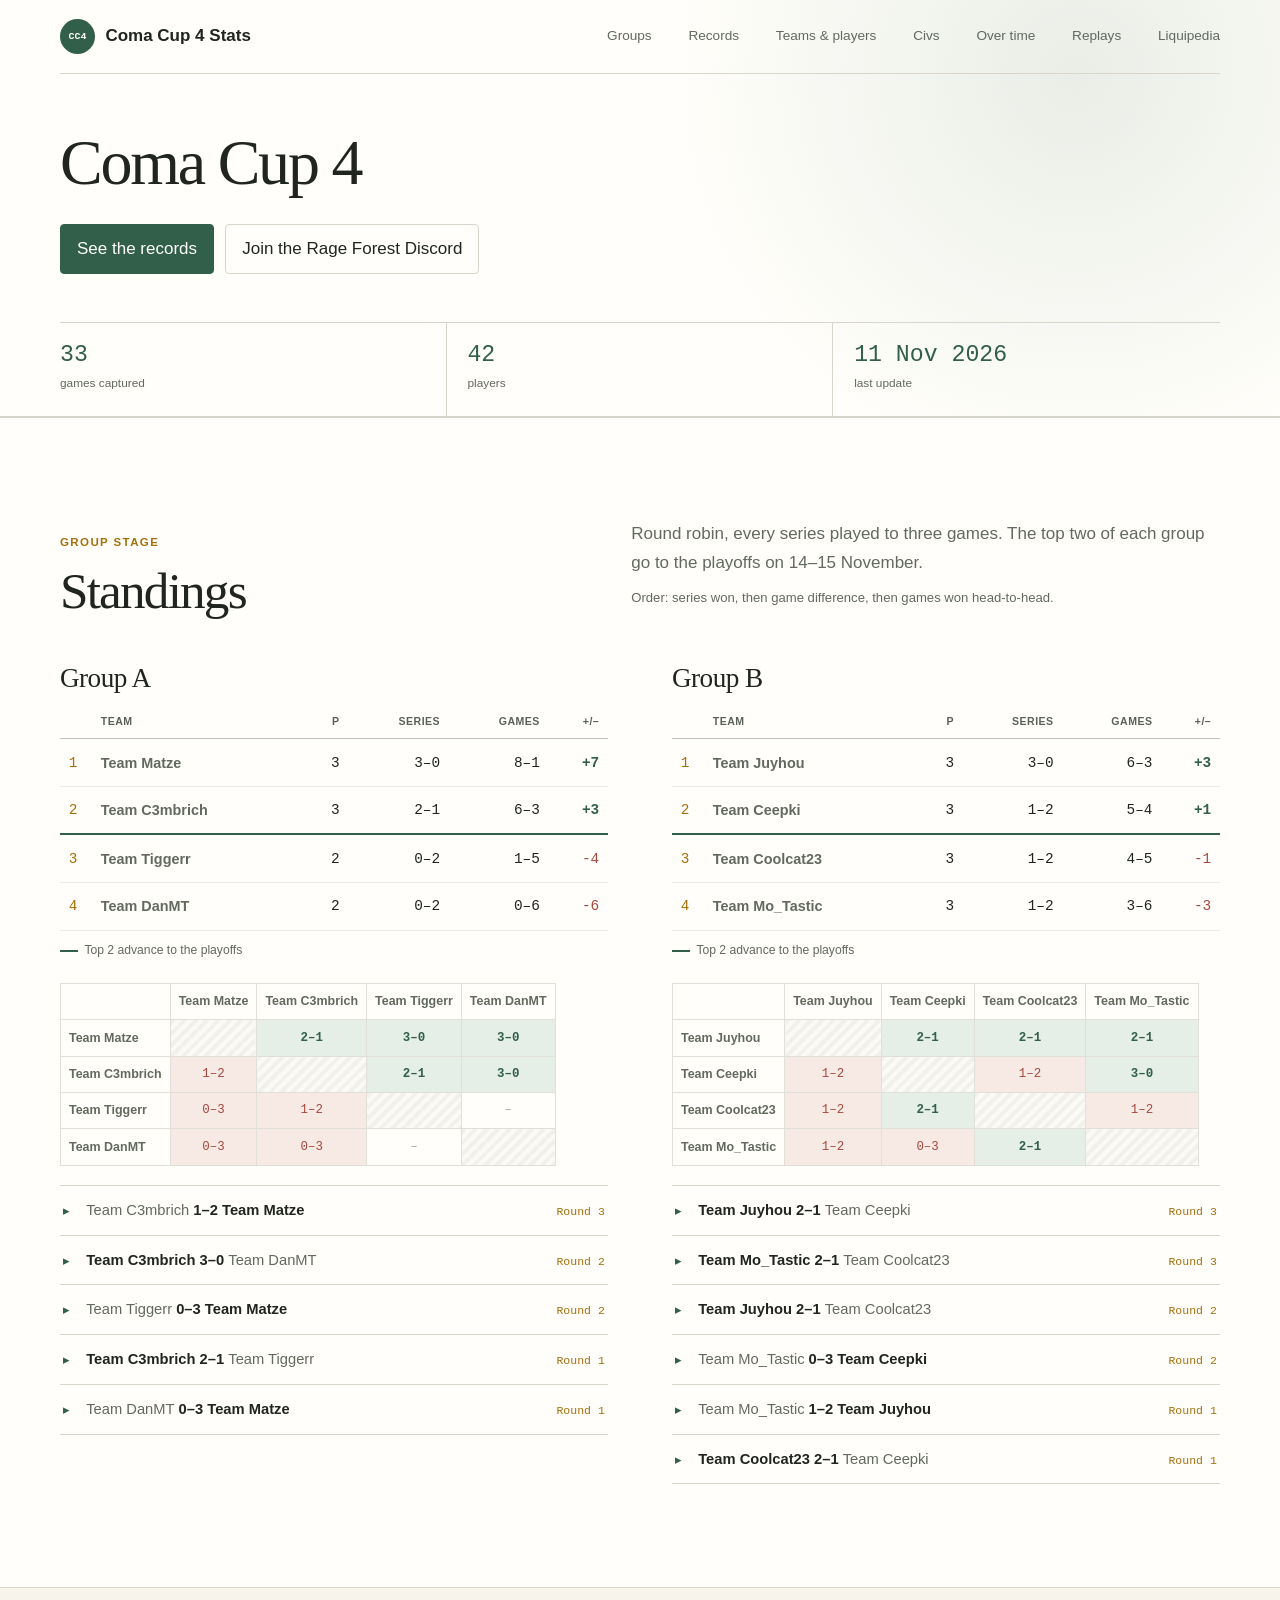
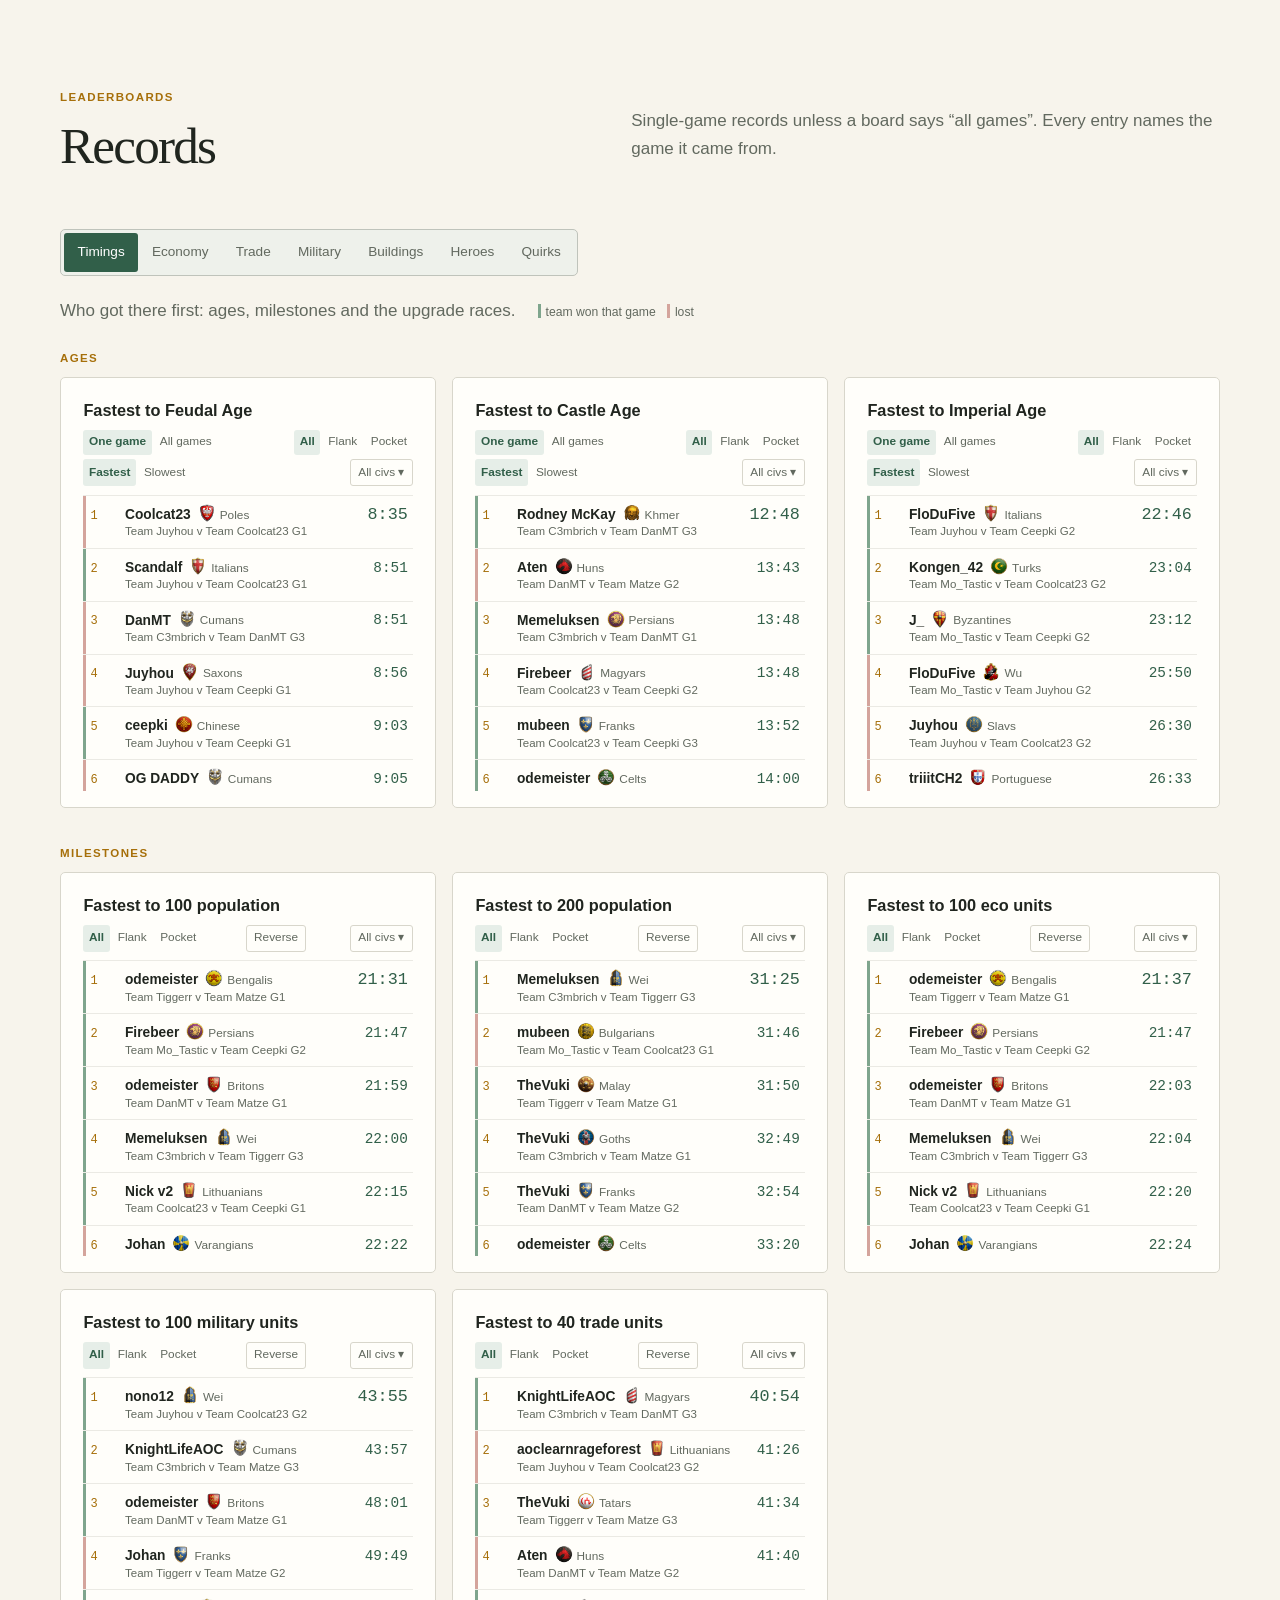
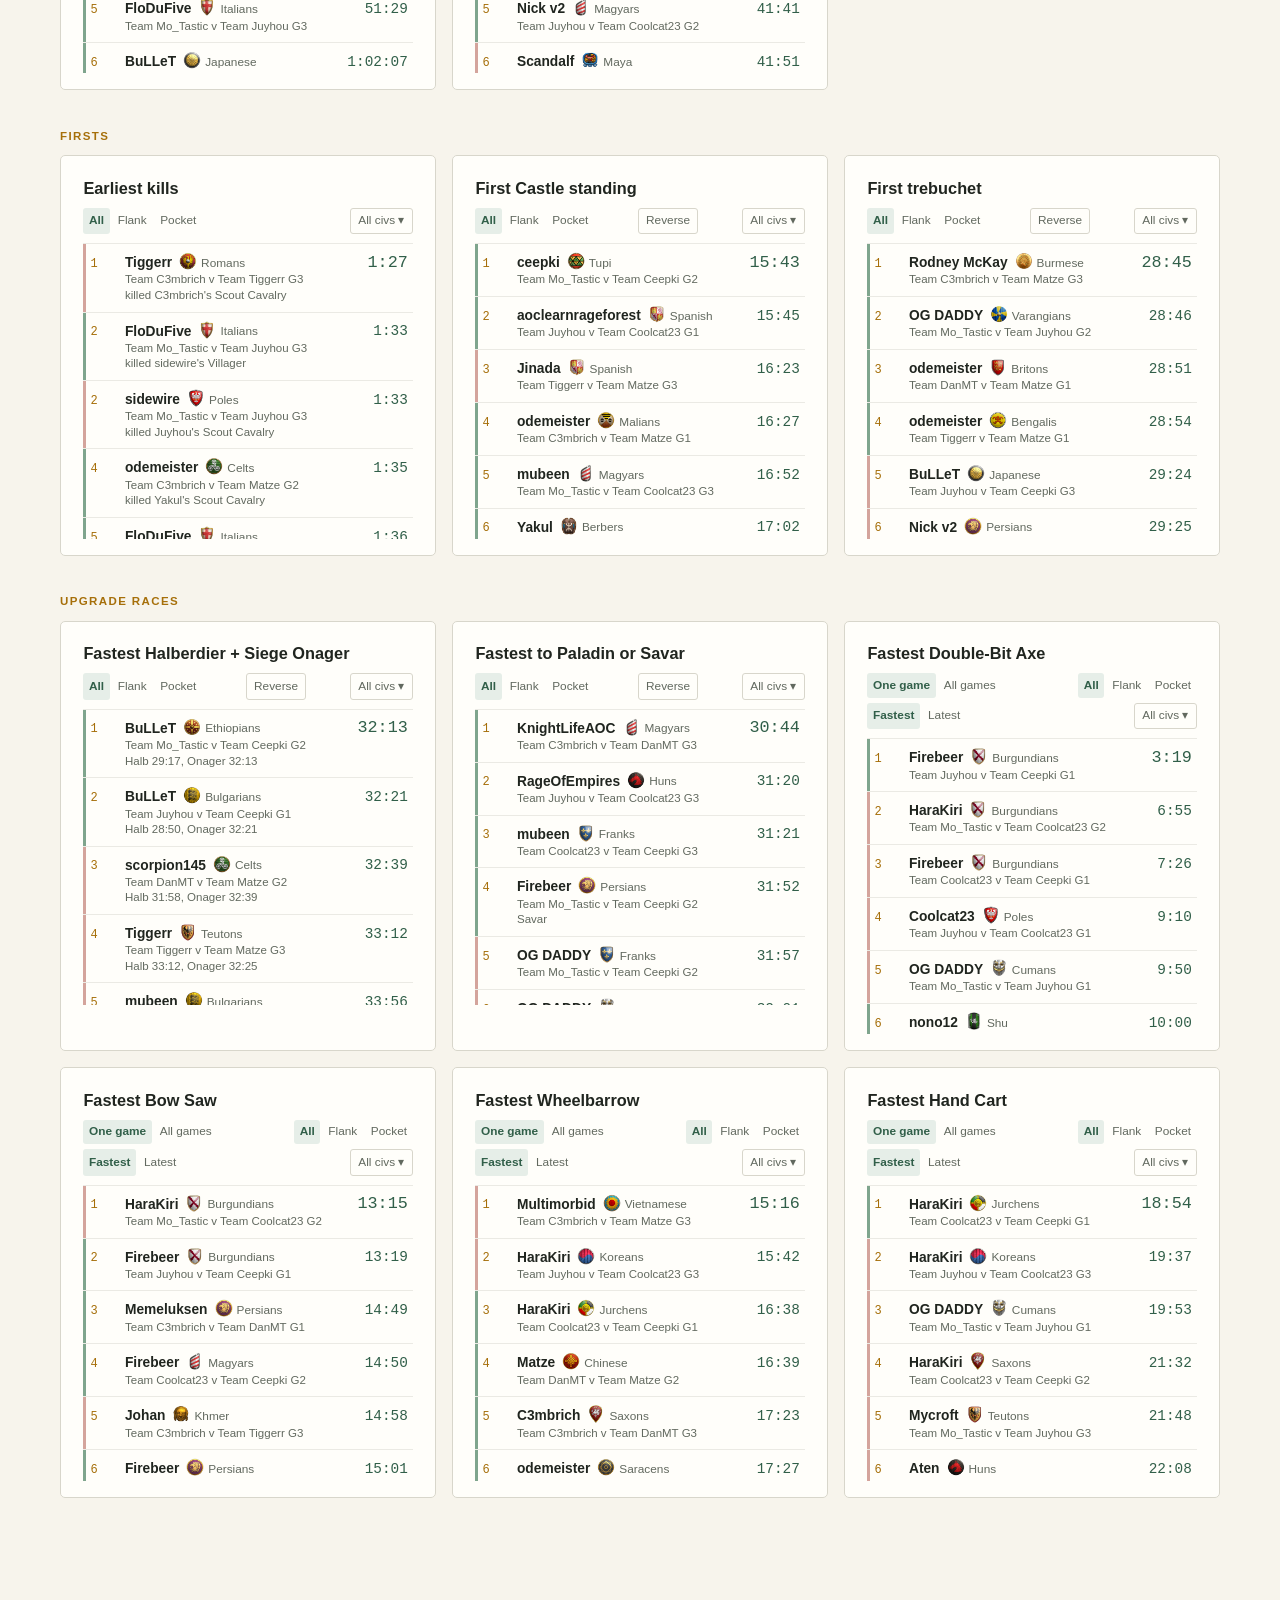
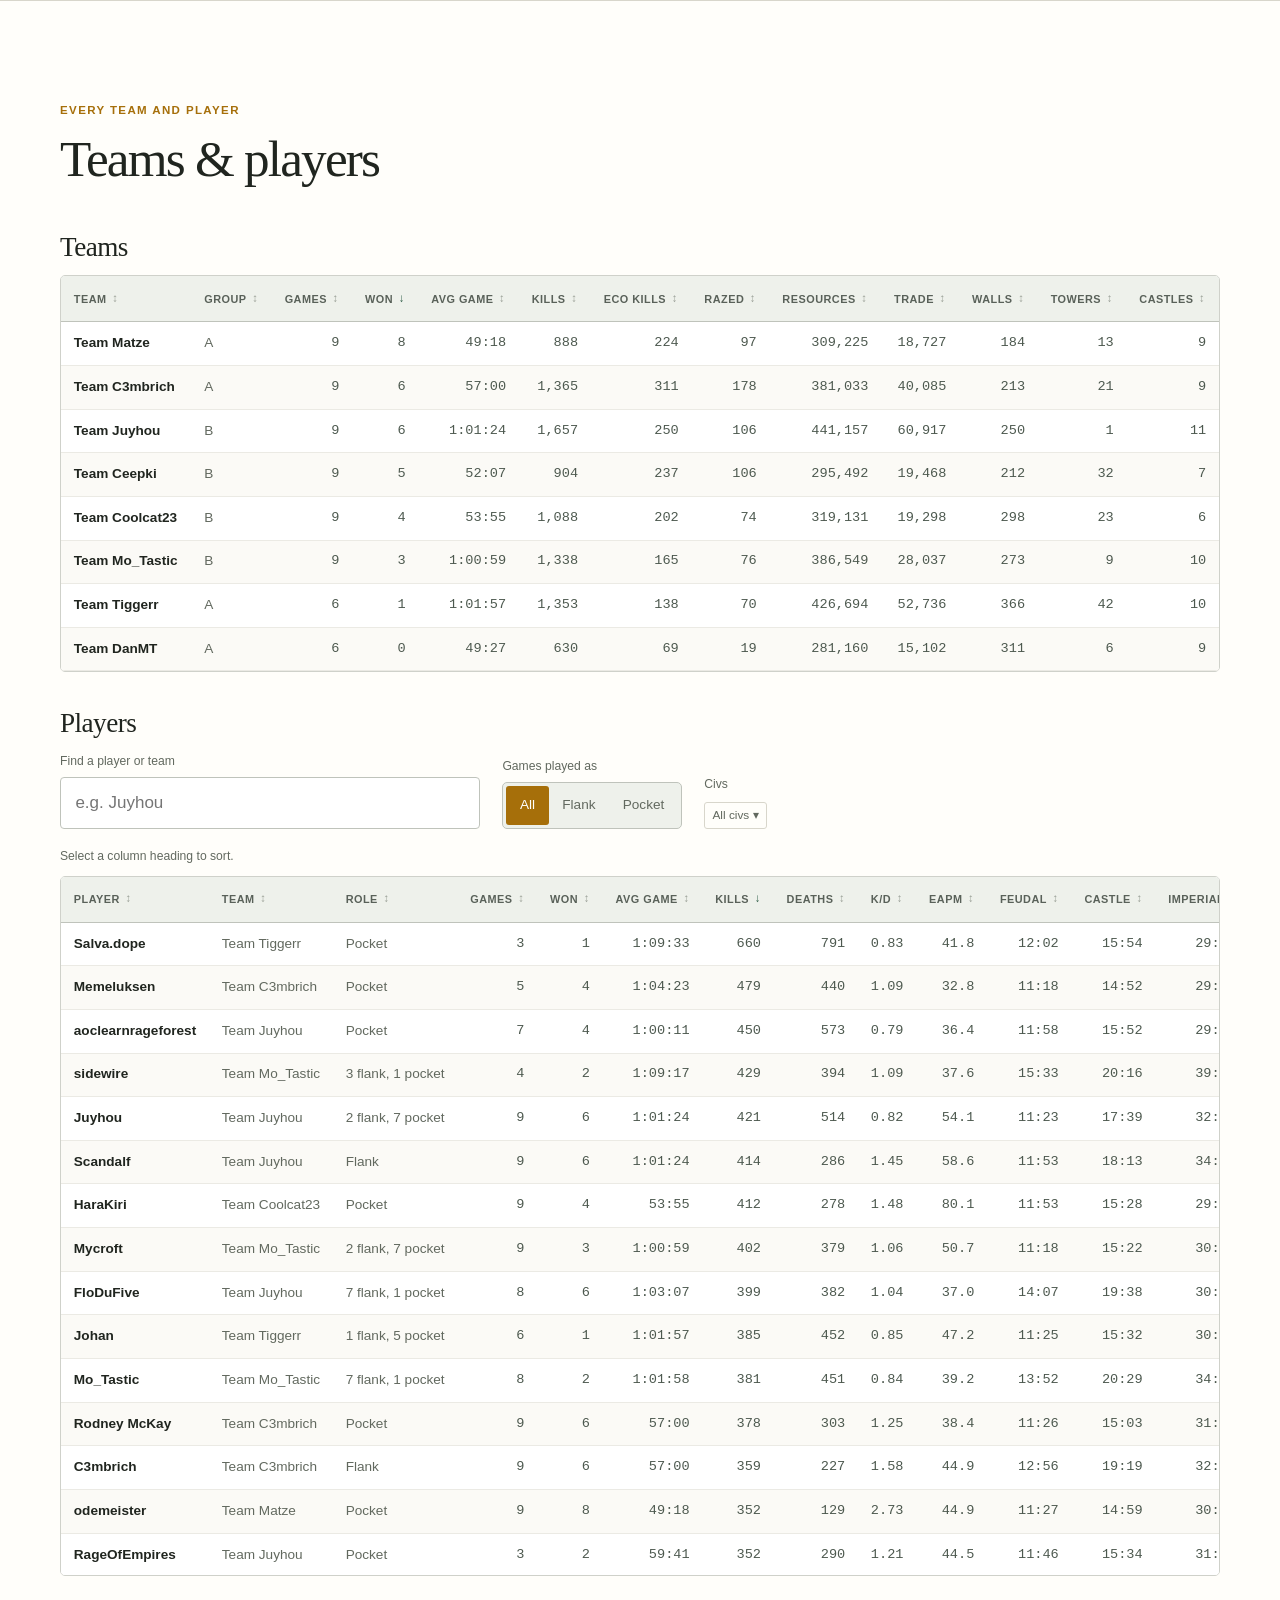
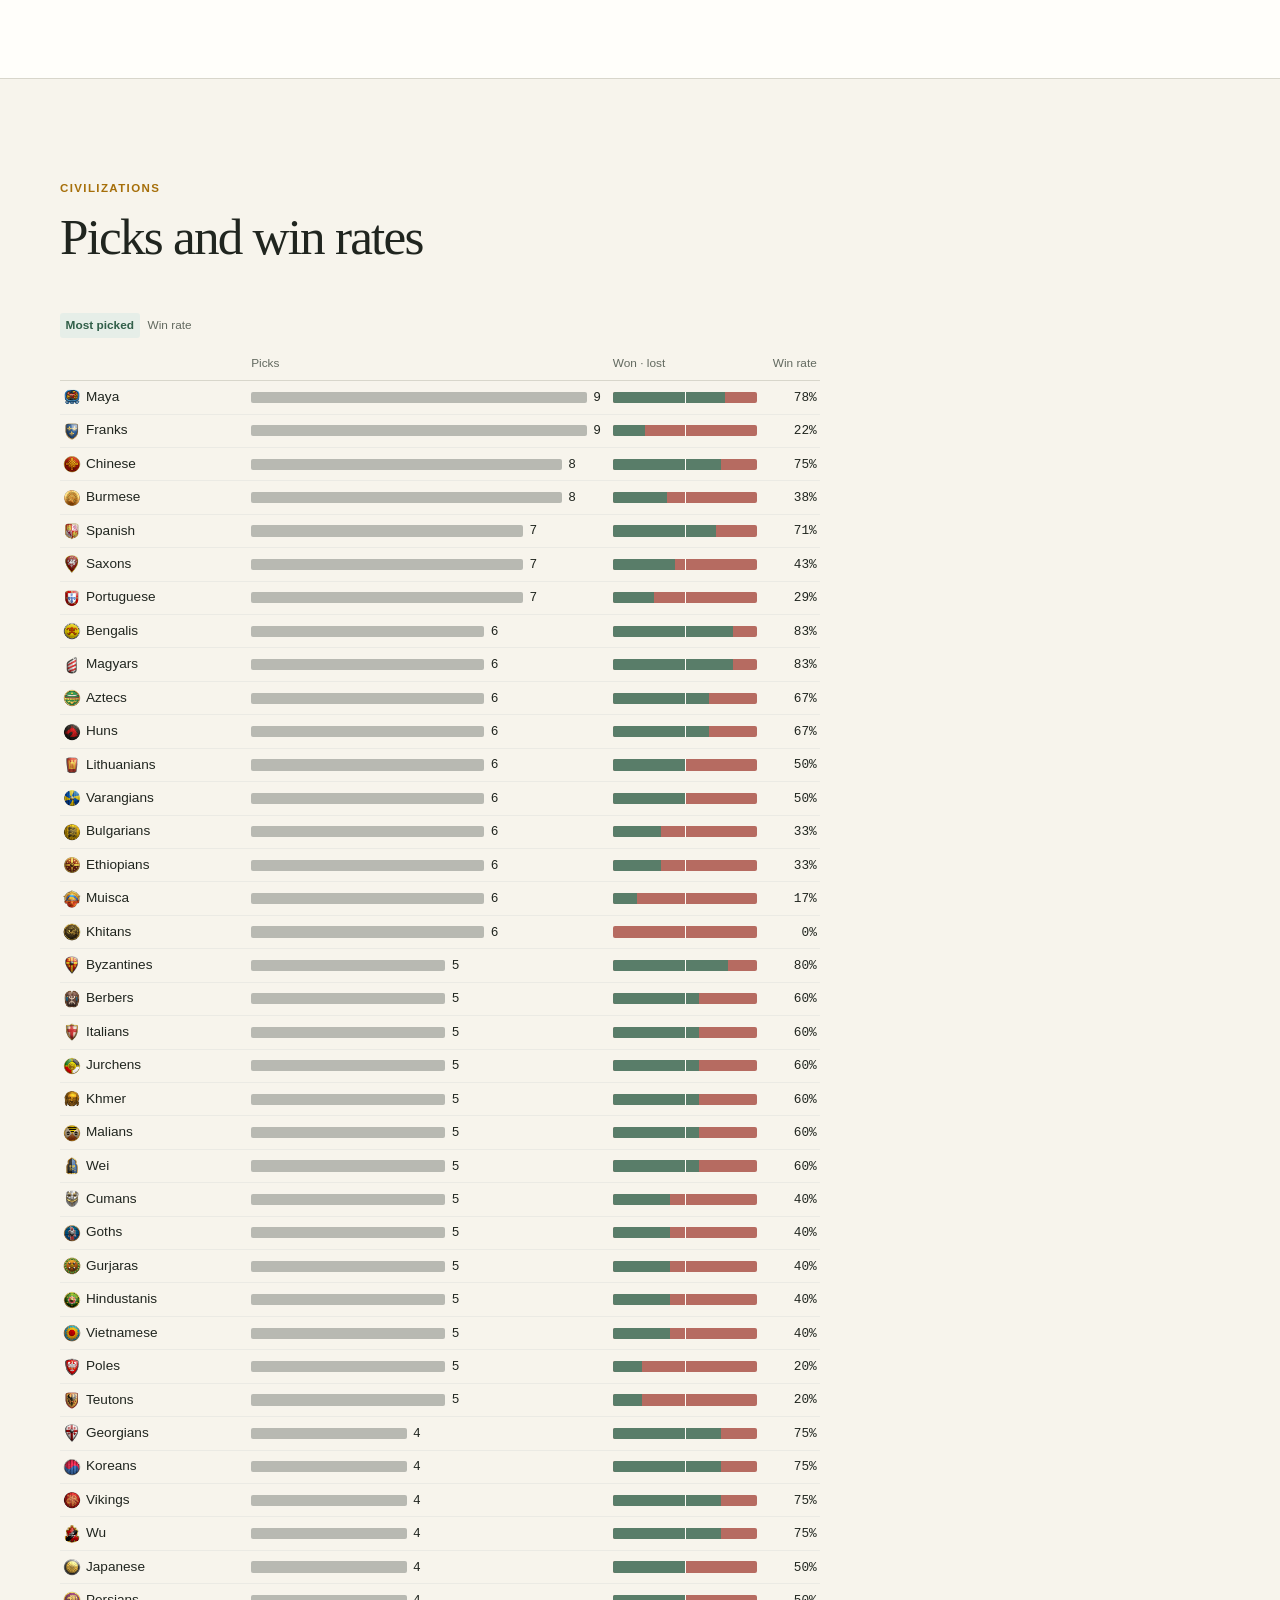
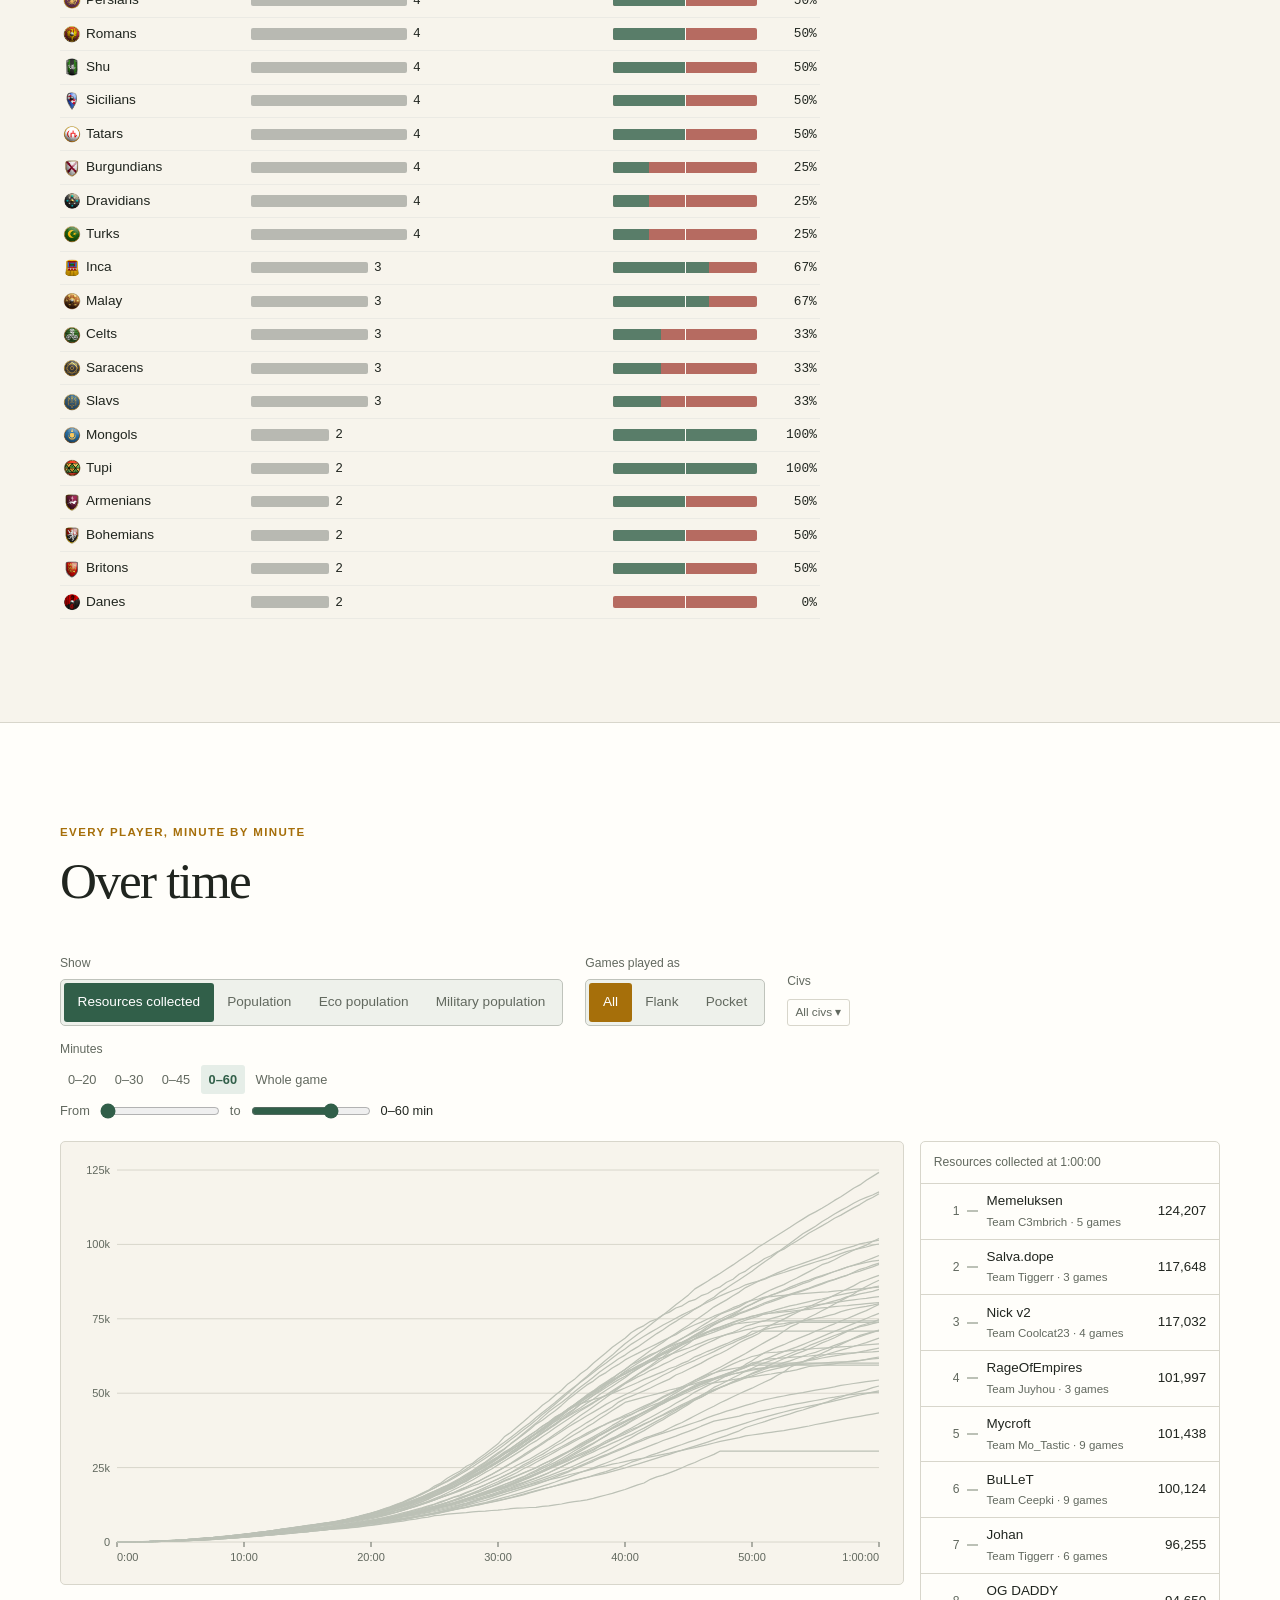
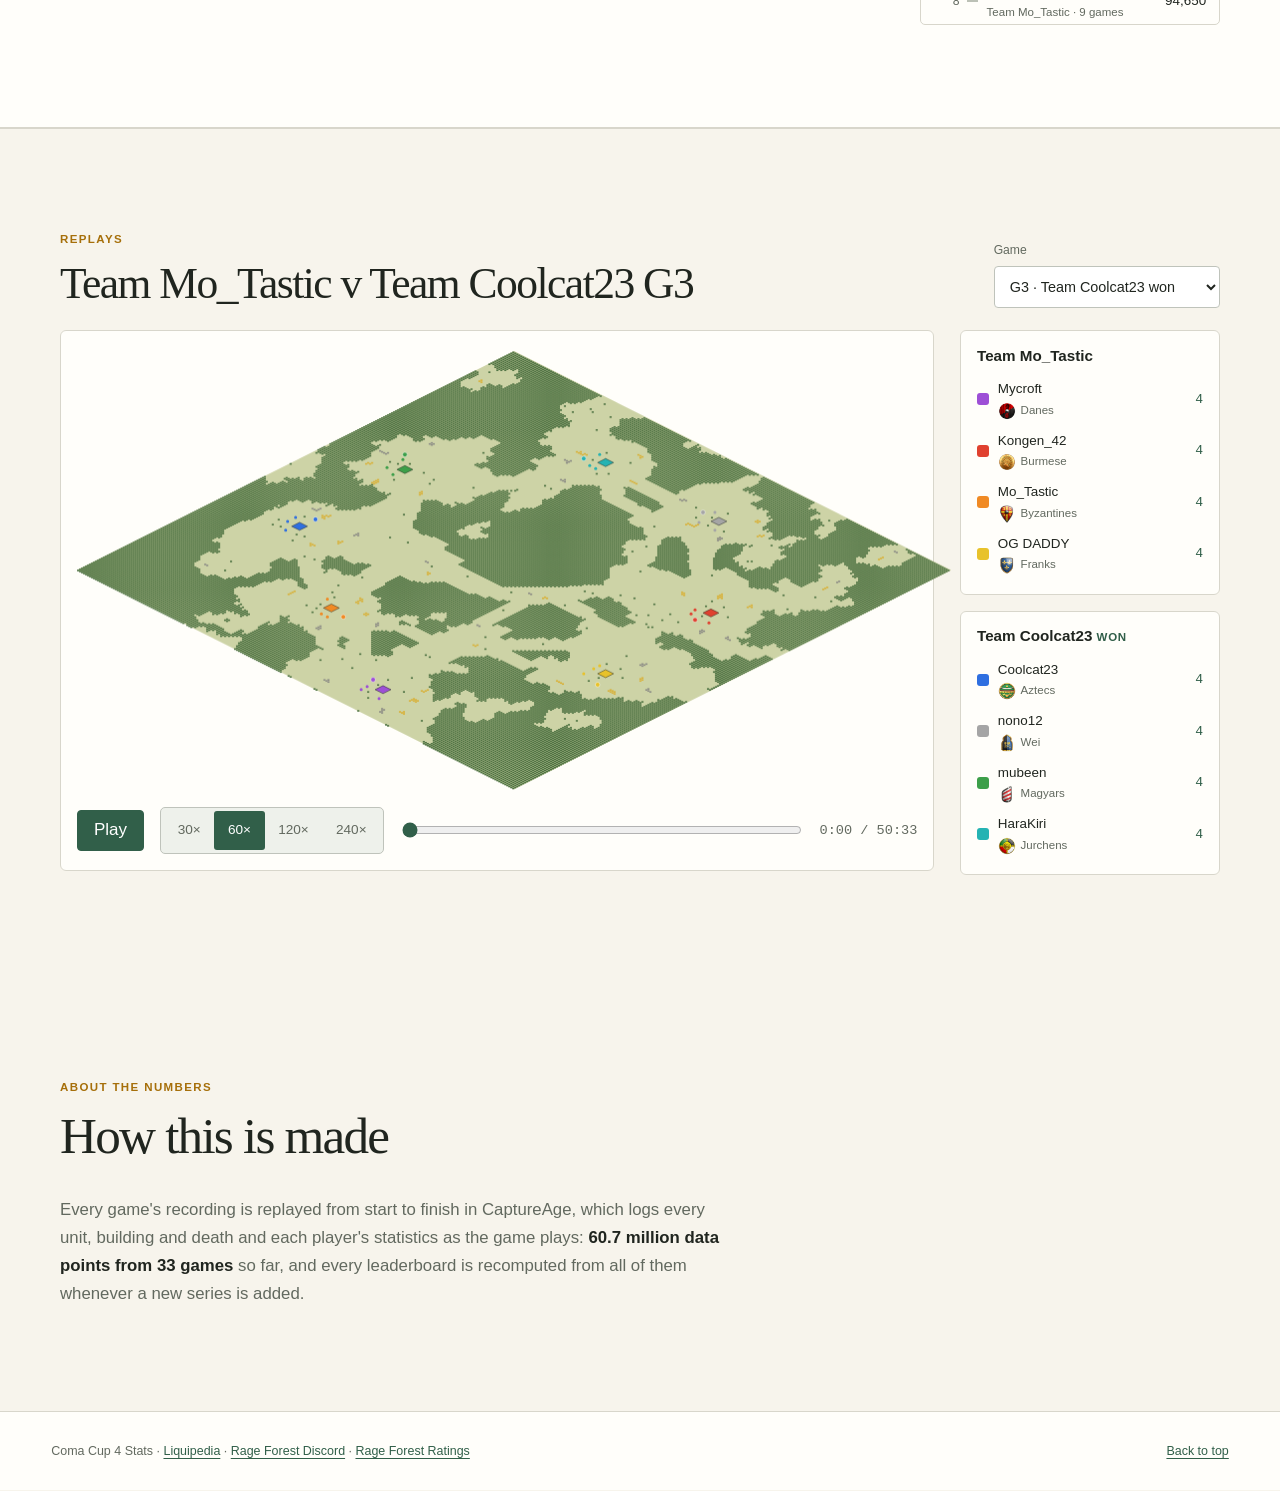
==== site/index.html @ f4bfa634 "Update the site, data through round 3: 33 games" ====
<!doctype html>
<html lang="en">
<head>
  <meta charset="utf-8">
  <meta name="viewport" content="width=device-width, initial-scale=1">
  <title>Coma Cup 4 Stats</title>
  <meta name="description" content="Standings, records and oddities from Coma Cup 4">
  <meta property="og:title" content="Coma Cup 4 Stats">
  <meta property="og:description" content="Standings, records and oddities from Coma Cup 4">
  <meta property="og:type" content="website">
  <meta property="og:url" content="https://oldxavier.github.io/coma-cup-4/">
  <link rel="stylesheet" href="assets/site.css?v=5611834da5">
  <script src="assets/site.js?v=5611834da5" defer></script>
  <script src="assets/replay.js?v=5611834da5" defer></script>
  <script data-goatcounter="https://oldxavier.goatcounter.com/count" async src="https://gc.zgo.at/count.js"></script>
  <script>navigator.webdriver || fetch("https://oldxavier-sites.pages.dev/v?p=" + encodeURIComponent(location.pathname), {method: "POST", mode: "no-cors", keepalive: true}).catch(() => {});</script>
</head>
<body>
  <a class="skip-link" href="#main">Skip to content</a>
  <header class="site-header" id="top">
    <nav aria-label="Primary">
      <a class="brand" href="#top"><span>CC4</span> Coma Cup 4 Stats</a>
      <div class="nav-links">
        <a href="#groups">Groups</a>
        <a href="#records">Records</a>
        <a href="#h2h" hidden>Head to head</a>
        <a href="#players" data-solo="Players">Teams & players</a>
        <a href="#civs">Civs</a>
        <a href="#curves">Over time</a>
        <a href="#replays">Replays</a>
        <a data-link="liquipedia" href="https://liquipedia.net/ageofempires/Coma_Cup/4">Liquipedia</a>
      </div>
    </nav>

    <div class="hero">
      <h1>Coma Cup 4</h1>
      <div class="hero-actions">
        <a class="button primary" href="#records">See the records</a>
        <a class="button secondary" data-link="discord" href="https://discord.gg/PkvTNwy4vx">Join the Rage Forest Discord</a>
      </div>
    </div>

    <div class="stats" id="summary" aria-label="Tournament summary">
      <div><strong>–</strong><span>games captured</span></div>
      <div><strong>–</strong><span>players</span></div>
      <div><strong>–</strong><span>last update</span></div>
    </div>
  </header>

  <main id="main">
    <section class="section band" id="groups" aria-labelledby="groups-title">
      <div class="section-heading">
        <div>
          <p class="section-label">Group stage</p>
          <h2 id="groups-title">Standings</h2>
        </div>
        <div class="heading-note">
          <p>Round robin, every series played to three games. The top two of each group go to the playoffs on 14–15 November.</p>
          <p class="small">Order: series won, then game difference, then games won head-to-head.</p>
        </div>
      </div>
      <div class="group-grid" id="group-tables"></div>
      <div class="bracket" id="bracket"></div>

    </section>

    <section class="section" id="records" aria-labelledby="records-title">
      <div class="section-heading">
        <div>
          <p class="section-label">Leaderboards</p>
          <h2 id="records-title">Records</h2>
        </div>
        <div class="heading-note"><p id="records-blurb">Single-game records unless a board says “all games”. Every entry names the game it came from.</p></div>
      </div>
      <div class="category-bar">
        <div class="scope-switch" id="category-switch" role="tablist" aria-label="Record category"></div>
      </div>
      <p class="category-blurb" id="category-blurb"></p>
      <div class="board-grid" id="boards"></div>
    </section>

    <section class="section" id="h2h" aria-labelledby="h2h-title" hidden>
      <div class="section-heading">
        <div>
          <p class="section-label">One game, both players</p>
          <h2 id="h2h-title">Head to head</h2>
        </div>
        <div class="heading-note"><p>Every measure for the two players of one game. A dot marks the better value wherever more or less is plainly better; eAPM, market use and walls are shown without one.</p></div>
      </div>
      <div class="h2h-bar">
        <label class="replay-pick"><span>Game</span><select id="h2h-game"></select></label>
        <div class="h2h-window"><span class="control-label">Chart minutes</span><div class="seg" id="h2h-window" role="group" aria-label="Chart minutes"></div></div>
        <a class="button secondary" id="h2h-replay" href="#replays">Watch the replay</a>
      </div>
      <div class="h2h-head" id="h2h-head"></div>
      <div class="h2h-layout">
        <div class="table-shell h2h-shell"><table class="h2h-table" id="h2h-table"></table></div>
        <div class="h2h-charts" id="h2h-charts"></div>
      </div>
    </section>
    <section class="section band" id="players" aria-labelledby="players-title">
      <div class="section-heading">
        <div>
          <p class="section-label" data-solo="Every player">Every team and player</p>
          <h2 id="players-title" data-solo="Players">Teams &amp; players</h2>
        </div>
      </div>
      <h3 class="table-title" data-teams>Teams</h3>
      <div class="table-shell team-shell" data-teams>
        <table class="player-table" id="team-table"><thead></thead><tbody></tbody></table>
      </div>
      <h3 class="table-title" data-teams>Players</h3>
      <div class="leader-controls">
        <label><span data-solo="Find a player">Find a player or team</span><input id="player-search" type="search" placeholder="e.g. Juyhou" data-solo-placeholder="e.g. Hera" autocomplete="off"></label>
        <div><span class="control-label">Games played as</span><div class="scope-switch role-switch" role="group" aria-label="Player role"></div></div>
        <div><span class="control-label">Civs</span><div class="civ-filter" id="players-civs"></div></div>
      </div>
      <p class="sort-help">Select a column heading to sort.</p>
      <div class="table-shell">
        <table class="player-table" id="player-table"><thead></thead><tbody><tr><td class="loading" colspan="12">Loading…</td></tr></tbody></table>
      </div>
    </section>

    <section class="section" id="civs" aria-labelledby="civs-title">
      <div class="section-heading">
        <div>
          <p class="section-label">Civilizations</p>
          <h2 id="civs-title">Picks and win rates</h2>
        </div>
      </div>
      <figure class="civ-plot" id="civ-plot"><p class="loading">Loading…</p></figure>
    </section>

    <section class="section band" id="curves" aria-labelledby="curves-title">
      <div class="section-heading">
        <div>
          <p class="section-label">Every player, minute by minute</p>
          <h2 id="curves-title">Over time</h2>
        </div>
      </div>
      <div class="leader-controls curve-controls">
        <div><span class="control-label">Show</span><div class="scope-switch" id="curve-metric" role="group" aria-label="Measure"></div></div>
        <div><span class="control-label">Games played as</span><div class="scope-switch role-switch" id="curve-role" role="group" aria-label="Player role"></div></div>
        <div><span class="control-label">Civs</span><div class="civ-filter" id="curve-civs"></div></div>
        <div class="curve-window">
          <span class="control-label">Minutes</span>
          <div class="seg" id="curve-presets" role="group" aria-label="Time window"></div>
          <div class="curve-range">
            <label for="curve-from">From</label><input type="range" id="curve-from" min="0" step="1" value="0">
            <label for="curve-to">to</label><input type="range" id="curve-to" min="1" step="1" value="60">
            <output id="curve-span">0:00–60:00</output>
          </div>
        </div>
      </div>
      <div class="curve-board">
        <div class="curve-chart" id="curve-chart">
          <svg id="curve-svg" role="img" aria-labelledby="curves-title"></svg>
          <p class="loading" id="curve-loading">Loading…</p>
          <div class="curve-tip" id="curve-tip" hidden></div>
        </div>
        <div class="curve-side">
          <p class="curve-side-head" id="curve-side-head"></p>
          <ol class="curve-list" id="curve-list"></ol>
        </div>
      </div>
    </section>

    <section class="section replays" id="replays" aria-labelledby="replay-title">
      <div class="replay-head">
        <div>
          <p class="section-label">Replays</p>
          <h2 class="replay-title" id="replay-title">Watch any game</h2>
        </div>
        <label class="replay-pick"><span>Game</span><select id="game-select"></select></label>
      </div>
      <div class="replay-layout">
        <div class="replay-stage">
          <canvas id="map" aria-label="Animated map of the game"></canvas>
          <div class="replay-controls">
            <button type="button" class="button primary" id="play">Play</button>
            <div class="scope-switch" id="speed" role="group" aria-label="Speed"></div>
            <input type="range" id="scrub" min="0" max="1" step="1" value="0" aria-label="Game time">
            <span class="replay-clock" id="clock">0:00</span>
          </div>
        </div>
        <aside class="replay-legend" id="legend" aria-label="Players"></aside>
      </div>
    </section>

    <section class="section about" id="about" aria-labelledby="about-title">
      <p class="section-label">About the numbers</p>
      <h2 id="about-title">How this is made</h2>
      <p class="about-copy">Every game's recording is replayed from start to finish in CaptureAge, which logs
        every unit, building and death and each player's statistics as the game plays:
        <b id="data-points">millions of data points</b> so far, and every leaderboard is recomputed from
        all of them whenever a new series is added.</p>
    </section>
  </main>

  <footer>
    <span>Coma Cup 4 Stats<span data-link-wrap> · <a data-link="liquipedia" href="https://liquipedia.net/ageofempires/Coma_Cup/4">Liquipedia</a></span><span data-link-wrap> · <a data-link="discord" href="https://discord.gg/PkvTNwy4vx">Rage Forest Discord</a></span> · <a href="https://oldxavier.github.io/rageforest-ratings/">Rage Forest Ratings</a></span>
    <a href="#top">Back to top</a>
  </footer>
</body>
</html>
---- site/assets/site.css ----
/* The same palette, type and components as oldxavier.github.io/rageforest-ratings */
:root {
  --paper: #f7f4ec;
  --white: #fffefa;
  --ink: #20251f;
  --muted: #62695f;
  --line: #d8d6cb;
  --green: #315f49;
  --green-soft: #e6eee8;
  --gold: #a66f0a;
  --gold-soft: #f5e8c3;
  --win: #315f49;
  --loss: #a6493f;
  --serif: Georgia, "Times New Roman", serif;
  --sans: -apple-system, BlinkMacSystemFont, "Segoe UI", sans-serif;
  --mono: "SFMono-Regular", Consolas, monospace;
  /* in-game player colours, softened for paper */
  --p-blue: #3e6fd6;
  --p-red: #cf4b43;
  --p-green: #4c9a57;
  --p-yellow: #d2ad2c;
  --p-teal: #3a9fa0;
  --p-purple: #9455bd;
  --p-grey: #8e928c;
  --p-orange: #db7a31;
}

* { box-sizing: border-box; }
html { scroll-behavior: smooth; }
body {
  margin: 0;
  color: var(--ink);
  background: var(--paper);
  font: 17px/1.68 var(--sans);
}
a { color: var(--green); text-underline-offset: 3px; }
button, input { font: inherit; }
:focus-visible { outline: 2px solid var(--green); outline-offset: 2px; }
.skip-link {
  position: fixed;
  z-index: 20;
  top: 8px;
  left: 8px;
  padding: .55rem .85rem;
  color: white;
  background: var(--green);
  transform: translateY(-150%);
}
.skip-link:focus { transform: none; }

/* header */
.site-header {
  padding: 0 max(4vw, 22px);
  background:
    radial-gradient(circle at 84% 18%, rgba(91, 127, 103, .13), transparent 25rem),
    var(--white);
  border-bottom: 1px solid var(--line);
}
nav {
  display: flex;
  justify-content: space-between;
  align-items: center;
  max-width: 1160px;
  min-height: 74px;
  margin: auto;
  border-bottom: 1px solid var(--line);
}
.brand {
  display: flex;
  align-items: center;
  gap: .65rem;
  color: var(--ink);
  font-weight: 700;
  text-decoration: none;
}
.brand span {
  display: grid;
  place-items: center;
  width: 35px;
  height: 35px;
  color: white;
  background: var(--green);
  border-radius: 50%;
  font: 700 .62rem var(--mono);
}
.nav-links { display: flex; gap: clamp(1rem, 3vw, 2.3rem); }
.nav-links a { color: var(--muted); font-size: .85rem; text-decoration: none; }
.nav-links a:hover, .nav-links a:focus-visible { color: var(--green); text-decoration: underline; }

.hero {
  max-width: 1160px;
  margin: auto;
  padding: 3.5rem 0 3rem;
}
.eyebrow, .section-label {
  margin: 0 0 .85rem;
  color: var(--gold);
  font: 700 .72rem/1.3 var(--sans);
  letter-spacing: .12em;
  text-transform: uppercase;
}
h1, h2 {
  margin: 0;
  font-family: var(--serif);
  font-weight: 400;
  letter-spacing: -.035em;
  text-wrap: balance;
}
h1 { max-width: 640px; font-size: clamp(2.9rem, 5vw, 4.6rem); line-height: 1.02; }
h2 { font-size: clamp(2.2rem, 4vw, 3.6rem); line-height: 1.07; }
h3 { margin: 0 0 .65rem; font-size: 1.15rem; line-height: 1.3; }
.hero-actions { display: flex; flex-wrap: wrap; gap: .7rem; margin-top: 1.8rem; }
.button {
  display: inline-flex;
  min-height: 45px;
  align-items: center;
  justify-content: center;
  padding: .6rem 1rem;
  border: 1px solid var(--line);
  border-radius: 4px;
  color: var(--ink);
  background: var(--white);
  text-decoration: none;
  cursor: pointer;
}
.button.primary { color: white; background: var(--green); border-color: var(--green); }
.button:hover, .button:focus-visible { border-color: var(--green); box-shadow: 0 0 0 3px rgba(49, 95, 73, .12); }

.stats {
  display: grid;
  grid-template-columns: repeat(3, 1fr);
  max-width: 1160px;
  margin: auto;
  border-top: 1px solid var(--line);
}
.stats div { padding: 1.2rem 1.3rem; border-right: 1px solid var(--line); }
.stats div:first-child { padding-left: 0; }
.stats div:last-child { border-right: 0; }
.stats strong { display: block; color: var(--green); font: 500 1.45rem var(--mono); }
.stats span { color: var(--muted); font-size: .74rem; }

/* sections */
/* every section lines up with the header's 1160px column */
.section {
  padding: clamp(4rem, 8vw, 6.5rem) max(calc((100vw - 1160px) / 2), 4vw, 22px);
}
.band {
  background: var(--white);
  border-block: 1px solid var(--line);
}
.section-heading, .two-column {
  display: grid;
  grid-template-columns: .9fr 1.1fr;
  gap: clamp(2.5rem, 7vw, 7rem);
}
.section-heading { align-items: end; margin-bottom: 2.8rem; }
.heading-note { color: var(--muted); }
.heading-note p { margin: 0 0 .6rem; }
.small { font-size: .82rem; }
.loading { padding: 2rem; color: var(--muted) !important; text-align: center; }

/* groups */
.group-grid { display: grid; grid-template-columns: 1fr 1fr; gap: clamp(2rem, 5vw, 4rem); }
.group h3 { font: 400 1.7rem var(--serif); letter-spacing: -.02em; }
.standings { width: 100%; border-collapse: collapse; font-size: .9rem; }
.standings th {
  padding: .5rem .55rem;
  border-bottom: 1px solid #bfc3bb;
  color: #596159;
  font-size: .66rem;
  font-weight: 700;
  letter-spacing: .045em;
  text-align: right;
  text-transform: uppercase;
}
.standings th:nth-child(2) { text-align: left; }
.standings td {
  padding: .7rem .55rem;
  border-bottom: 1px solid #ebeae4;
  font-family: var(--mono);
  text-align: right;
  white-space: nowrap;
}
.standings td:first-child { width: 2rem; color: var(--gold); text-align: left; }
.standings td.team { font-family: var(--sans); font-weight: 650; text-align: left; white-space: normal; }
.standings tr.cut td { border-bottom: 2px solid var(--green); }
.standings .pos { color: var(--win); }
.standings .neg { color: var(--loss); }
.advance-note { margin: .6rem 0 0; color: var(--muted); font-size: .76rem; }
.advance-note i {
  display: inline-block;
  width: 18px;
  height: 0;
  margin-right: .4rem;
  vertical-align: middle;
  border-top: 2px solid var(--green);
}

.crosstab { margin-top: 1.4rem; border-collapse: collapse; font-size: .78rem; }
.crosstab th, .crosstab td { padding: .45rem .5rem; border: 1px solid #e1e0d8; text-align: center; }
.crosstab th { color: var(--muted); font-weight: 600; }
.crosstab th[scope="row"] { text-align: left; white-space: nowrap; }
.crosstab td { min-width: 3.4rem; font-family: var(--mono); }
.crosstab td.self { background: repeating-linear-gradient(135deg, #f1f0ea 0 4px, #fbfaf6 4px 8px); }
.crosstab td.won { color: var(--win); background: var(--green-soft); font-weight: 600; }
.crosstab td.lost { color: var(--loss); background: #f7e9e4; }
.crosstab td.todo { color: #a5a99f; }
.crosstab-wrap { overflow-x: auto; }

.crosstab td a { display: block; color: inherit; text-decoration: none; }
.crosstab td a:hover, .crosstab td a:focus-visible { text-decoration: underline; text-underline-offset: 3px; }
.group-series { margin-top: 1.2rem; border-top: 1px solid var(--line); }
.series { border-bottom: 1px solid var(--line); }
.series summary {
  display: flex;
  justify-content: space-between;
  align-items: baseline;
  gap: 1rem;
  padding: .75rem .2rem;
  cursor: pointer;
  list-style: none;
}
.series summary::-webkit-details-marker { display: none; }
.series summary::before { content: "▸"; flex: none; color: var(--green); font-size: .8rem; }
.series[open] summary::before { content: "▾"; }
.series summary b { flex: 1; font-size: .92rem; }
.series summary b .lost { color: var(--muted); font-weight: 400; }
.series summary > span { color: var(--gold); font: .72rem var(--mono); white-space: nowrap; }
.series[open] { padding-bottom: .6rem; }
.game {
  display: grid;
  grid-template-columns: 2.2rem 1fr auto;
  gap: .4rem .8rem;
  padding: .6rem 0;
  border-top: 1px solid #ebeae4;
  font-size: .82rem;
}
.game > b { color: var(--muted); font: 600 .75rem var(--mono); }
.game .winner { font-weight: 650; }
.game .len { color: var(--muted); font-family: var(--mono); }
.game .civs { grid-column: 2 / -1; display: grid; gap: .35rem; }
.lineup { display: flex; flex-wrap: wrap; gap: .15rem .7rem; color: var(--muted); font-size: .76rem; }
.lineup b { flex-basis: 100%; font-size: .7rem; font-weight: 600; letter-spacing: .04em; text-transform: uppercase; }
.lineup.w { color: var(--ink); }
.lineup.w b { color: var(--green); }
.lineup span, .civ { display: inline-flex; align-items: center; gap: .3rem; white-space: nowrap; }
.emblem { flex: none; width: 18px; height: 18px; border-radius: 50%; object-fit: cover; }
.board li .who small .emblem, td small .emblem { width: 15px; height: 15px; }
/* records */
.category-bar {
  position: sticky;
  z-index: 5;
  top: 0;
  display: flex;
  flex-wrap: wrap;
  justify-content: space-between;
  gap: .6rem;
  padding: .7rem 0;
  background: var(--paper);
}
.scope-switch {
  display: inline-flex;
  flex-wrap: wrap;
  padding: 3px;
  border: 1px solid #bfc3bb;
  border-radius: 5px;
  background: #eef1eb;
}
.scope-switch button {
  padding: .5rem .85rem;
  border: 0;
  border-radius: 3px;
  color: var(--muted);
  background: transparent;
  font-size: .85rem;
  cursor: pointer;
}
.scope-switch button:hover, .scope-switch button:focus-visible { color: var(--green); }
.scope-switch button[aria-selected="true"], .scope-switch button[aria-pressed="true"] { color: white; background: var(--green); }
.role-switch button[aria-pressed="true"] { background: var(--gold); }
.control-label { display: block; margin-bottom: .35rem; color: var(--muted); font-size: .76rem; }
.category-blurb { margin: .6rem 0 1.6rem; color: var(--muted); }
.board-group {
  grid-column: 1 / -1;
  margin: 1.4rem 0 -.3rem;
  color: var(--gold);
  font: 700 .72rem/1.3 var(--sans);
  letter-spacing: .12em;
  text-transform: uppercase;
}
.board-group:first-child { margin-top: 0; }
.table-title { margin: 2.2rem 0 .8rem; font: 400 1.7rem var(--serif); letter-spacing: -.02em; }
.table-title:first-of-type { margin-top: 0; }
.team-shell { margin-bottom: .6rem; }
/* cards in one row stretch to the tallest, so rows line up; text always wraps, never cut */
.board-grid { display: grid; grid-template-columns: repeat(3, minmax(0, 1fr)); gap: 1rem; align-items: stretch; }
/* closing a long list must not make the browser shift the page on its own */
#boards { overflow-anchor: none; }
.board {
  display: flex;
  flex-direction: column;
  min-width: 0;
  padding: 1.35rem 1.4rem 1rem;
  border: 1px solid var(--line);
  border-radius: 5px;
  background: var(--white);
}
.board h3 { margin-bottom: .2rem; font-size: 1.02rem; text-wrap: balance; }
.board .note { margin: 0 0 .3rem; color: var(--muted); font-size: .76rem; line-height: 1.45; }
.board .empty { margin: .6rem 0 0; color: var(--muted); font-size: .8rem; }
.board-top { display: flex; flex-wrap: wrap; justify-content: space-between; align-items: center; gap: .3rem .6rem; margin-bottom: .2rem; }
.board .scope { color: var(--gold); font: .66rem var(--mono); letter-spacing: .04em; text-transform: uppercase; }
/* each card's own switches: role, and top or bottom of the list */
.card-controls { display: flex; flex-wrap: wrap; justify-content: space-between; gap: .3rem 1rem; margin: .35rem 0 .55rem; }
.seg { display: inline-flex; gap: .15rem; font-size: .74rem; }
.seg button {
  padding: .15rem .35rem;
  border: 0;
  border-radius: 3px;
  color: var(--muted);
  background: none;
  cursor: pointer;
}
.seg button + button::before { content: none; }
.seg button:hover, .seg button:focus-visible { color: var(--green); }
.seg button[aria-pressed="true"] { color: var(--green); background: var(--green-soft); font-weight: 650; }
.card-controls { position: relative; }
.card-controls .flip, .civ-btn {
  padding: .15rem .45rem;
  border: 1px solid var(--line);
  border-radius: 3px;
  color: var(--muted);
  background: none;
  font-size: .74rem;
  cursor: pointer;
}
.civ-btn::after { content: " \25BE"; }
.card-controls .flip:hover, .civ-btn:hover { color: var(--green); }
.card-controls .flip[aria-pressed="true"], .civ-btn.on { border-color: var(--green); color: var(--green); background: var(--green-soft); font-weight: 650; }
/* a card's civ list: only the civs on that card, opened from its button */
.civ-filter { position: relative; }
.civ-pop {
  position: absolute;
  z-index: 20;
  top: calc(100% + .3rem);
  right: 0;
  display: flex;
  flex-direction: column;
  width: min(17rem, 80vw);
  max-height: 21rem;
  border: 1px solid var(--line);
  border-radius: 5px;
  background: var(--white);
  box-shadow: 0 10px 30px rgb(0 0 0 / .14);
}
.civ-filter .civ-pop { right: auto; left: 0; }
.civ-pop-head { display: flex; flex-wrap: wrap; align-items: center; gap: .3rem .5rem; padding: .5rem .6rem; border-bottom: 1px solid var(--line); }
.civ-pop-head .civ-clear { margin-left: auto; padding: .15rem .3rem; border: 0; color: var(--green); background: none; font-size: .74rem; cursor: pointer; text-decoration: underline; text-underline-offset: 3px; }
.civ-pop-head .civ-clear:disabled { color: var(--muted); text-decoration: none; cursor: default; opacity: .6; }
.civ-pop-head .civ-close { padding: 0 .3rem; border: 0; color: var(--muted); background: none; font-size: 1.1rem; line-height: 1; cursor: pointer; }
.civ-list { margin: 0; padding: .3rem 0; overflow-y: auto; overscroll-behavior: contain; list-style: none; }
.civ-list label { display: flex; align-items: center; gap: .45rem; padding: .28rem .7rem; font-size: .82rem; cursor: pointer; }
.civ-list label:hover { background: var(--green-soft); }
.civ-list input { margin: 0; accent-color: var(--green); }
/* the card's own list rows style does not reach into the civ list */
.board .civ-list li { display: block; padding: 0; border: 0; box-shadow: none; }
@media (max-width: 600px) {
  /* on a phone the civ list is a panel along the bottom of the screen */
  .civ-pop, .civ-filter .civ-pop {
    position: fixed;
    inset: auto .75rem calc(.75rem + env(safe-area-inset-bottom, 0px)) .75rem;
    width: auto;
    max-height: 60vh;
  }
}
.board.war { grid-column: 1 / -1; }
.war-shell { max-height: 820px; margin-top: .6rem; }
.war-table { width: 100%; min-width: 760px; border-collapse: collapse; font-size: .84rem; }
.war-table th { position: sticky; z-index: 2; top: 0; padding: 0; border-bottom: 1px solid #bfc3bb; background: #eef1eb; text-align: left; }
.war-table td { padding: .55rem .8rem; border-bottom: 1px solid #ebeae4; white-space: nowrap; }
.war-table tbody tr:nth-child(even) { background: #fbfaf6; }
.war-table .vs-sep { color: var(--muted); }
.war-table td.wrap { min-width: 10rem; white-space: normal; }
.war-table td { padding-inline: .6rem; }
.war-table td.num { font-family: var(--sans); font-variant-numeric: tabular-nums; }
@media (max-width: 1100px) {
  .war-table { font-size: .78rem; }
  .war-table td { padding-inline: .4rem; }
  .war-table td.wrap { min-width: 8rem; }
  .war-table th button { padding-inline: .4rem; letter-spacing: .02em; }
}
td small { display: flex; align-items: center; gap: .3rem; color: var(--muted); font-size: .72rem; font-weight: 400; }
td.pos { color: var(--win); font-weight: 600; }
td.neg { color: var(--loss); }
details.minor { grid-column: 1 / -1; margin-top: .6rem; }
details.minor > summary {
  padding: .8rem 0;
  border-top: 1px solid var(--line);
  color: var(--green);
  font-size: .88rem;
  cursor: pointer;
}
details.minor > .board-grid { margin-top: .4rem; }
.board ol { margin: 0 0 auto; padding: 0; list-style: none; }
.board li {
  display: grid;
  grid-template-columns: 1.6rem minmax(0, 1fr) auto;
  gap: .55rem;
  align-items: baseline;
  padding: .5rem .3rem .5rem .45rem;
  border-top: 1px solid #ebeae4;
}
.board li.won { box-shadow: inset 3px 0 0 #7fa58d; }
.board li.lost { box-shadow: inset 3px 0 0 #d4a49c; }
.legend { margin-left: .6rem; color: var(--muted); font-size: .76rem; white-space: nowrap; }
.legend i { display: inline-block; width: 3px; height: .9rem; margin: 0 .3rem 0 .5rem; vertical-align: -.15rem; }
.legend i.won { background: #7fa58d; }
.legend i.lost { background: #d4a49c; }
.war-table tr.won td:first-child { box-shadow: inset 3px 0 0 #7fa58d; }
.war-table tr.lost td:first-child { box-shadow: inset 3px 0 0 #d4a49c; }
.board li .rank { color: var(--gold); font: .75rem var(--mono); }
.board li .who { min-width: 0; font-size: .86rem; font-weight: 650; line-height: 1.35; }
.board li .who .main, .board li .who small { display: block; overflow-wrap: anywhere; }
.board li .who small { color: var(--muted); font-size: .72rem; font-weight: 400; }
.board li .who .civ { display: inline; margin-left: .2rem; color: var(--muted); font-size: .74rem; font-weight: 400; white-space: nowrap; }
.board li .who .emblem { margin-right: .25rem; vertical-align: -.2rem; }
.board li .val { color: var(--green); font: 500 .9rem var(--mono); text-align: right; white-space: nowrap; }
.board li:first-child .val { font-size: 1.05rem; }
/* the whole list, scrolling inside the card, so every card keeps its size */
.board .board-list { max-height: 18.5rem; overflow-y: auto; overscroll-behavior: contain; scrollbar-width: thin; }

/* tables */
.leader-controls { display: flex; flex-wrap: wrap; align-items: end; gap: .8rem 1.4rem; }
.leader-controls label { max-width: 420px; }
.leader-controls label { flex: 1; }
.leader-controls label span { display: block; margin-bottom: .35rem; color: var(--muted); font-size: .76rem; }
input[type="search"] {
  width: 100%;
  min-height: 45px;
  padding: .65rem .9rem;
  border: 1px solid #bfc3bb;
  border-radius: 4px;
  color: var(--ink);
  background: white;
  outline: 0;
}
input[type="search"]:focus { border-color: var(--green); box-shadow: 0 0 0 3px rgba(49, 95, 73, .12); }
.sort-help { margin: 1.1rem 0 .55rem; color: var(--muted); font-size: .76rem; }
.table-shell {
  max-height: 700px;
  overflow: auto;
  border: 1px solid #cfd1ca;
  border-radius: 5px;
  background: white;
}
.player-table, .civ-table { width: 100%; border-collapse: collapse; font-size: .85rem; }
.player-table { min-width: 1000px; }
.player-table th, .civ-table th {
  position: sticky;
  z-index: 2;
  top: 0;
  padding: 0;
  border-bottom: 1px solid #bfc3bb;
  background: #eef1eb;
  text-align: left;
}
th button {
  display: flex;
  width: 100%;
  min-height: 45px;
  align-items: center;
  gap: .35rem;
  padding: .65rem .8rem;
  border: 0;
  color: #596159;
  background: transparent;
  font-size: .68rem;
  font-weight: 700;
  letter-spacing: .045em;
  text-align: left;
  text-transform: uppercase;
  cursor: pointer;
  white-space: nowrap;
}
th button::after { content: "↕"; color: #9aa097; font-size: .72rem; }
th[aria-sort="ascending"] button::after { content: "↑"; color: var(--green); }
th[aria-sort="descending"] button::after { content: "↓"; color: var(--green); }
th button:hover, th button:focus-visible { color: var(--green); background: var(--green-soft); outline: 0; }
.player-table td, .civ-table td { padding: .62rem .8rem; border-bottom: 1px solid #ebeae4; white-space: nowrap; }
.player-table tbody tr:nth-child(even), .civ-table tbody tr:nth-child(even) { background: #fbfaf6; }
.player-table tbody tr:hover, .civ-table tbody tr:hover { background: #f3f6f0; }
td.num { color: #4d594f; font-family: var(--mono); text-align: right; }
td.name { font-weight: 650; }
td.team { color: var(--muted); }
td.hot { color: var(--gold); }
.civ-shell { max-height: 560px; }
/* civs: picks against win rate */
.civ-plot { margin: 0; }
.civ-sort { margin-bottom: .7rem; }
.civ-rows { max-width: 760px; margin: 0; padding: 0; list-style: none; font-size: .85rem; }
.civ-row {
  display: grid; grid-template-columns: minmax(7.5rem, 11rem) minmax(4rem, 1fr) minmax(4.5rem, 9rem) 3rem;
  align-items: center; gap: .75rem; padding: .3rem .2rem; border-bottom: 1px solid #ebeae4;
}
.civ-row-head { padding-bottom: .4rem; border-bottom-color: var(--line); color: var(--muted); font-size: .74rem; }
.civ-row-head span:last-child, .civ-pct { text-align: right; }
.civ-row .civ { overflow: hidden; white-space: nowrap; text-overflow: ellipsis; }
.civ-picks { display: flex; align-items: center; gap: .4rem; }
.civ-bar { height: .7rem; min-width: 2px; border-radius: 2px; background: var(--p-grey); opacity: .6; }
.civ-picks b { font: 500 .8rem var(--mono); }
.civ-wl { position: relative; height: .7rem; overflow: hidden; border-radius: 2px; background: var(--loss); opacity: .8; }
.civ-wl::after { content: ""; position: absolute; top: 0; bottom: 0; left: 50%; border-left: 1px solid var(--white); }
.civ-won { display: block; height: 100%; background: var(--win); }
.civ-pct { font: 500 .8rem var(--mono); }
@media (max-width: 520px) {
  .civ-row { grid-template-columns: minmax(6.5rem, 1fr) minmax(3rem, .8fr) 4rem 2.6rem; gap: .5rem; }
}

/* about */
.about-copy { max-width: 680px; margin: 0; color: var(--muted); font-size: 1.05rem; }
.about-copy b { color: var(--ink); font-weight: 650; }
.about h2 { margin-bottom: 2rem; }

footer {
  display: flex;
  flex-wrap: wrap;
  justify-content: space-between;
  gap: .8rem;
  padding: 1.8rem max(4vw, 22px);
  color: var(--muted);
  background: var(--white);
  border-top: 1px solid var(--line);
  font-size: .78rem;
}

@media (max-width: 980px) {
  .board-grid { grid-template-columns: repeat(2, minmax(0, 1fr)); }
}

@media (max-width: 820px) {
  .nav-links a:not(:first-child, :nth-child(2)) { display: none; }
  .section-heading, .two-column, .group-grid { grid-template-columns: 1fr; }
  .hero { padding: 2.5rem 0 2.2rem; }
  .stats { grid-template-columns: 1fr 1fr; }
  .stats div { border-bottom: 1px solid var(--line); }
  .stats div:nth-child(2) { border-right: 0; }
  .stats div:nth-child(3) { grid-column: 1 / -1; padding-left: 0; border-right: 0; }
}

@media (max-width: 600px) {
  .standings th, .standings td { padding-inline: .3rem; }
  .standings { font-size: .82rem; }
  .group { overflow-x: auto; }
  body { font-size: 16px; }
  .nav-links { display: none; }
  .board-grid { grid-template-columns: 1fr; }
  .scope-switch { display: flex; }
  .scope-switch button { flex: 1 1 auto; padding: .45rem .6rem; font-size: .8rem; }
  .player-table { min-width: 760px; }
}

@media (prefers-reduced-motion: reduce) {
  html { scroll-behavior: auto; }
}

/* replay page */
.replays { border-top: 1px solid var(--line); }
.replay-head { display: flex; flex-wrap: wrap; justify-content: space-between; align-items: end; gap: 1rem 2rem; margin-bottom: 1.4rem; }
.replay-title { font-size: clamp(1.8rem, 3.4vw, 2.8rem); line-height: 1.1; }
.replay-pick span { display: block; margin-bottom: .35rem; color: var(--muted); font-size: .76rem; }
.replay-pick select {
  min-height: 42px;
  max-width: 100%;
  padding: .45rem .7rem;
  border: 1px solid #bfc3bb;
  border-radius: 4px;
  color: var(--ink);
  background: white;
  font: inherit;
  font-size: .9rem;
}
.replay-layout { display: grid; grid-template-columns: minmax(0, 1fr) 260px; gap: 1.6rem; align-items: start; }
.replay-stage {
  min-width: 0;
  padding: 1rem;
  border: 1px solid var(--line);
  border-radius: 6px;
  background: var(--white);
}
#map { display: block; margin: auto; }
.replay-controls { display: flex; flex-wrap: wrap; align-items: center; gap: .7rem 1rem; margin-top: .9rem; }
.replay-controls .button { min-height: 38px; padding: .35rem 1rem; }
.replay-controls input[type="range"] { flex: 1 1 220px; accent-color: var(--green); }
.replay-clock { color: var(--muted); font: .85rem var(--mono); white-space: nowrap; }
.replay-legend { display: grid; gap: 1rem; }
.legend-team { padding: .9rem 1rem; border: 1px solid var(--line); border-radius: 6px; background: var(--white); }
.legend-team h3 { margin: 0 0 .5rem; font-size: .95rem; }
.legend-team h3 span { color: var(--green); font-size: .72rem; font-weight: 600; letter-spacing: .06em; text-transform: uppercase; }
.legend-team ul { margin: 0; padding: 0; list-style: none; }
.legend-team li { display: grid; grid-template-columns: 12px 1fr auto; gap: .55rem; align-items: center; padding: .3rem 0; font-size: .84rem; }
.legend-team li i { width: 12px; height: 12px; border-radius: 3px; }
.legend-team li small { display: flex; align-items: center; gap: .3rem; color: var(--muted); font-size: .72rem; }
.legend-team li b { color: var(--green); font: 500 .82rem var(--mono); }
.watch { margin-left: .6rem; font-size: .76rem; font-weight: 400; }
@media (max-width: 860px) {
  .replay-layout { grid-template-columns: 1fr; }
  .replay-legend { grid-template-columns: 1fr 1fr; }
}
@media (max-width: 520px) {
  .replay-legend { grid-template-columns: 1fr; }
  .replay-stage { padding: .5rem; }
}

/* playoffs */
.bracket { margin-top: 3rem; padding-top: 2.4rem; border-top: 1px solid var(--line); }
.bracket h3 { margin: 0 0 1.2rem; font: 400 1.7rem var(--serif); letter-spacing: -.02em; }
.bracket-grid { display: grid; grid-auto-columns: minmax(200px, 1fr); grid-auto-flow: column; gap: 1.2rem; overflow-x: auto; }
.stage { display: flex; flex-direction: column; gap: .4rem; }
.matches { display: flex; flex: 1; flex-direction: column; justify-content: space-around; gap: .8rem; }
.match {
  display: block;
  border: 1px solid var(--line);
  border-radius: 5px;
  color: var(--ink);
  background: #fbfaf6;
  text-decoration: none;
}
.match:hover, .match:focus-visible { border-color: var(--green); }
.slot { display: flex; justify-content: space-between; gap: .8rem; padding: .5rem .75rem; color: var(--muted); font-size: .88rem; }
.slot + .slot { border-top: 1px solid #ebeae4; }
.slot.won { color: var(--ink); font-weight: 650; }
.slot b { font: 500 .88rem var(--mono); }
.slot.won b { color: var(--green); }
.bracket .group-series { margin-top: 1.6rem; }

/* awards */
.award-gallery { grid-column: 1 / -1; display: grid; grid-template-columns: repeat(3, minmax(0, 1fr)); gap: 1.4rem; }
.award { margin: 0; }
.award img { display: block; width: 100%; height: auto; border: 1px solid var(--line); border-radius: 5px; background: var(--white); }
.award figcaption { margin-top: .5rem; color: var(--muted); font-size: .84rem; }
@media (max-width: 860px) { .award-gallery { grid-template-columns: repeat(2, minmax(0, 1fr)); } }
@media (max-width: 520px) { .award-gallery { grid-template-columns: 1fr; } }

/* over time: one line per player, averaged over their games in view; the ranked list beside it */
.curve-controls { margin-bottom: 1.2rem; }
.curve-window { display: flex; flex-direction: column; gap: .35rem; }
.curve-window .control-label { margin-bottom: 0; }
.curve-window .seg { flex-wrap: wrap; font-size: .8rem; }
.curve-window .seg button { padding: .25rem .5rem; }
.curve-range { display: flex; flex-wrap: wrap; align-items: center; gap: .3rem .5rem; color: var(--muted); font-size: .8rem; }
.curve-range input { width: 7.5rem; accent-color: var(--green); }
.curve-range output { min-width: 5.5rem; color: var(--ink); font-variant-numeric: tabular-nums; }
.curve-board { display: grid; grid-template-columns: minmax(0, 1fr) 300px; gap: 1rem; align-items: start; }
.curve-chart {
  position: relative;
  min-width: 0;
  padding: .9rem 12px .5rem;
  border: 1px solid var(--line);
  border-radius: 5px;
  background: var(--paper);
}
.curve-chart svg { display: block; width: 100%; cursor: crosshair; }
.curve-chart svg text { font-family: var(--sans); font-variant-numeric: tabular-nums; }
.curve-tip {
  position: absolute;
  z-index: 5;
  display: grid;
  gap: .1rem;
  min-width: 9rem;
  padding: .5rem .65rem;
  border: 1px solid var(--line);
  border-radius: 5px;
  background: var(--white);
  box-shadow: 0 6px 18px rgba(32, 37, 31, .12);
  font-size: .8rem;
  pointer-events: none;
}
[hidden] { display: none !important; }
.curve-tip .tv { font: 700 1.15rem/1.2 var(--sans); font-variant-numeric: tabular-nums; }
.curve-tip small { color: var(--muted); font-size: .74rem; font-weight: 400; }
.curve-side { min-width: 0; border: 1px solid var(--line); border-radius: 5px; background: var(--white); }
.curve-side-head { margin: 0; padding: .65rem .8rem; border-bottom: 1px solid var(--line); color: var(--muted); font-size: .76rem; }
.curve-list { max-height: 440px; margin: 0; padding: 0; overflow-y: auto; list-style: none; }
.curve-list button {
  display: grid;
  grid-template-columns: 1.6rem .8rem minmax(0, 1fr) auto;
  gap: .45rem;
  align-items: center;
  width: 100%;
  padding: .4rem .8rem;
  border: 0;
  border-bottom: 1px solid var(--line);
  color: var(--ink);
  background: none;
  font: inherit;
  font-size: .84rem;
  text-align: left;
  cursor: pointer;
}
.curve-list button:hover, .curve-list button.hl { background: var(--green-soft); }
.curve-list button[aria-pressed="true"] .nm { font-weight: 650; }
.curve-list .rk { color: var(--muted); font-size: .76rem; text-align: right; font-variant-numeric: tabular-nums; }
.curve-list .sw { width: .7rem; height: .7rem; border-radius: 50%; background: var(--c); }
.curve-list .dash { width: .7rem; height: 2px; background: #bcc1b6; }
.curve-list .nm { min-width: 0; overflow-wrap: anywhere; }
.curve-list .nm small { display: block; color: var(--muted); font-size: .72rem; }
.curve-list .val { font-variant-numeric: tabular-nums; }
.curve-list .sub { padding: .6rem .8rem .3rem; color: var(--muted); font-size: .72rem; letter-spacing: .06em; text-transform: uppercase; }
@media (max-width: 900px) {
  .curve-board { grid-template-columns: minmax(0, 1fr); }
  .curve-list { max-height: 340px; }
}

/* head to head (1v1 collections) */
.h2h-bar { display: flex; flex-wrap: wrap; align-items: end; gap: 1rem 1.6rem; margin-bottom: 1rem; }
.h2h-bar .button { margin-left: auto; }
.h2h-window .seg { flex-wrap: wrap; font-size: .8rem; }
.h2h-window .seg button { padding: .25rem .5rem; }
.h2h-head {
  display: grid;
  grid-template-columns: minmax(0, 1fr) auto minmax(0, 1fr);
  align-items: center;
  gap: 1rem;
  margin-bottom: 1rem;
  padding: 1rem 1.2rem;
  border: 1px solid var(--line);
  border-radius: 5px;
  background: var(--white);
}
.h2h-side { display: flex; align-items: center; gap: .7rem; min-width: 0; }
.h2h-side.b { flex-direction: row-reverse; text-align: right; }
.h2h-side > div { min-width: 0; }
.h2h-side b { display: block; font: 650 1.35rem/1.2 var(--serif); overflow-wrap: anywhere; }
.h2h-side .civ { font-size: .85rem; }
.h2h-side .sw, .h2h-chart .sw { flex: none; border-radius: 50%; background: var(--c); }
.h2h-side .sw { width: .8rem; height: .8rem; }
.h2h-mid { text-align: center; font-weight: 650; font-variant-numeric: tabular-nums; }
.h2h-mid small { display: block; color: var(--muted); font-size: .8rem; font-weight: 400; }
.pill { flex: none; padding: .1rem .55rem; border-radius: 999px; font-size: .74rem; font-weight: 650; }
.pill.won { color: var(--win); background: var(--green-soft); }
.pill.lost { color: var(--loss); background: #f7e9e4; }
.h2h-layout { display: grid; grid-template-columns: minmax(0, 460px) minmax(0, 1fr); gap: 1rem; align-items: start; }
.h2h-shell { max-height: none; }
.h2h-table { width: 100%; border-collapse: collapse; font-size: .85rem; font-variant-numeric: tabular-nums; }
.h2h-table thead th { padding: .65rem .8rem; border-bottom: 1px solid var(--line); font-size: .8rem; }
.h2h-table th.a, .h2h-table td.a { text-align: right; }
.h2h-table th.b, .h2h-table td.b { text-align: left; }
.h2h-table td { width: 28%; padding: .36rem .8rem; border-bottom: 1px solid #ebeae4; white-space: nowrap; }
.h2h-table tbody th { padding: .36rem .3rem; border-bottom: 1px solid #ebeae4; color: var(--muted); font-size: .8rem; font-weight: 400; text-align: center; }
.h2h-table tr.grp th {
  padding: 1rem .8rem .35rem;
  color: var(--ink);
  font-size: .7rem;
  font-weight: 650;
  letter-spacing: .07em;
  text-transform: uppercase;
}
.h2h-table td.best { font-weight: 700; }
.h2h-table td.best::before, .h2h-table td.best::after {
  display: inline-block;
  width: .45rem;
  height: .45rem;
  border-radius: 50%;
  background: var(--c);
  vertical-align: .08em;
}
.h2h-table td.a.best::after { content: ""; margin-left: .45rem; }
.h2h-table td.b.best::before { content: ""; margin-right: .45rem; }
.h2h-charts { display: grid; grid-template-columns: repeat(2, minmax(0, 1fr)); gap: 1rem; }
.h2h-chart { min-width: 0; margin: 0; padding: .7rem .8rem .35rem; border: 1px solid var(--line); border-radius: 5px; background: var(--white); }
.h2h-chart figcaption { display: flex; flex-wrap: wrap; justify-content: space-between; align-items: baseline; gap: .2rem .8rem; font-size: .8rem; }
.h2h-chart .t { font-weight: 650; }
.h2h-chart .v { display: flex; flex-wrap: wrap; align-items: baseline; gap: .2rem .7rem; font-variant-numeric: tabular-nums; }
.h2h-chart .v .sw { display: inline-block; width: .55rem; height: .55rem; margin-right: .3rem; }
.h2h-chart .v small { color: var(--muted); font-size: .72rem; }
.h2h-chart svg { display: block; width: 100%; cursor: crosshair; touch-action: pan-y; }
.h2h-chart svg text { font-family: var(--sans); font-variant-numeric: tabular-nums; }
.sr { position: absolute; width: 1px; height: 1px; overflow: hidden; clip-path: inset(50%); white-space: nowrap; }
@media (min-width: 1061px) {
  .h2h-charts { position: sticky; top: calc(env(safe-area-inset-top, 0px) + 1rem); }    /* in view down the long table */
}
@media (max-width: 1060px) {
  .h2h-layout { grid-template-columns: minmax(0, 1fr); }
}
@media (max-width: 600px) {
  .h2h-charts { grid-template-columns: minmax(0, 1fr); }
  .h2h-head { grid-template-columns: minmax(0, 1fr); }
  .h2h-side.b { flex-direction: row; text-align: left; }
  .h2h-mid { text-align: left; }
}
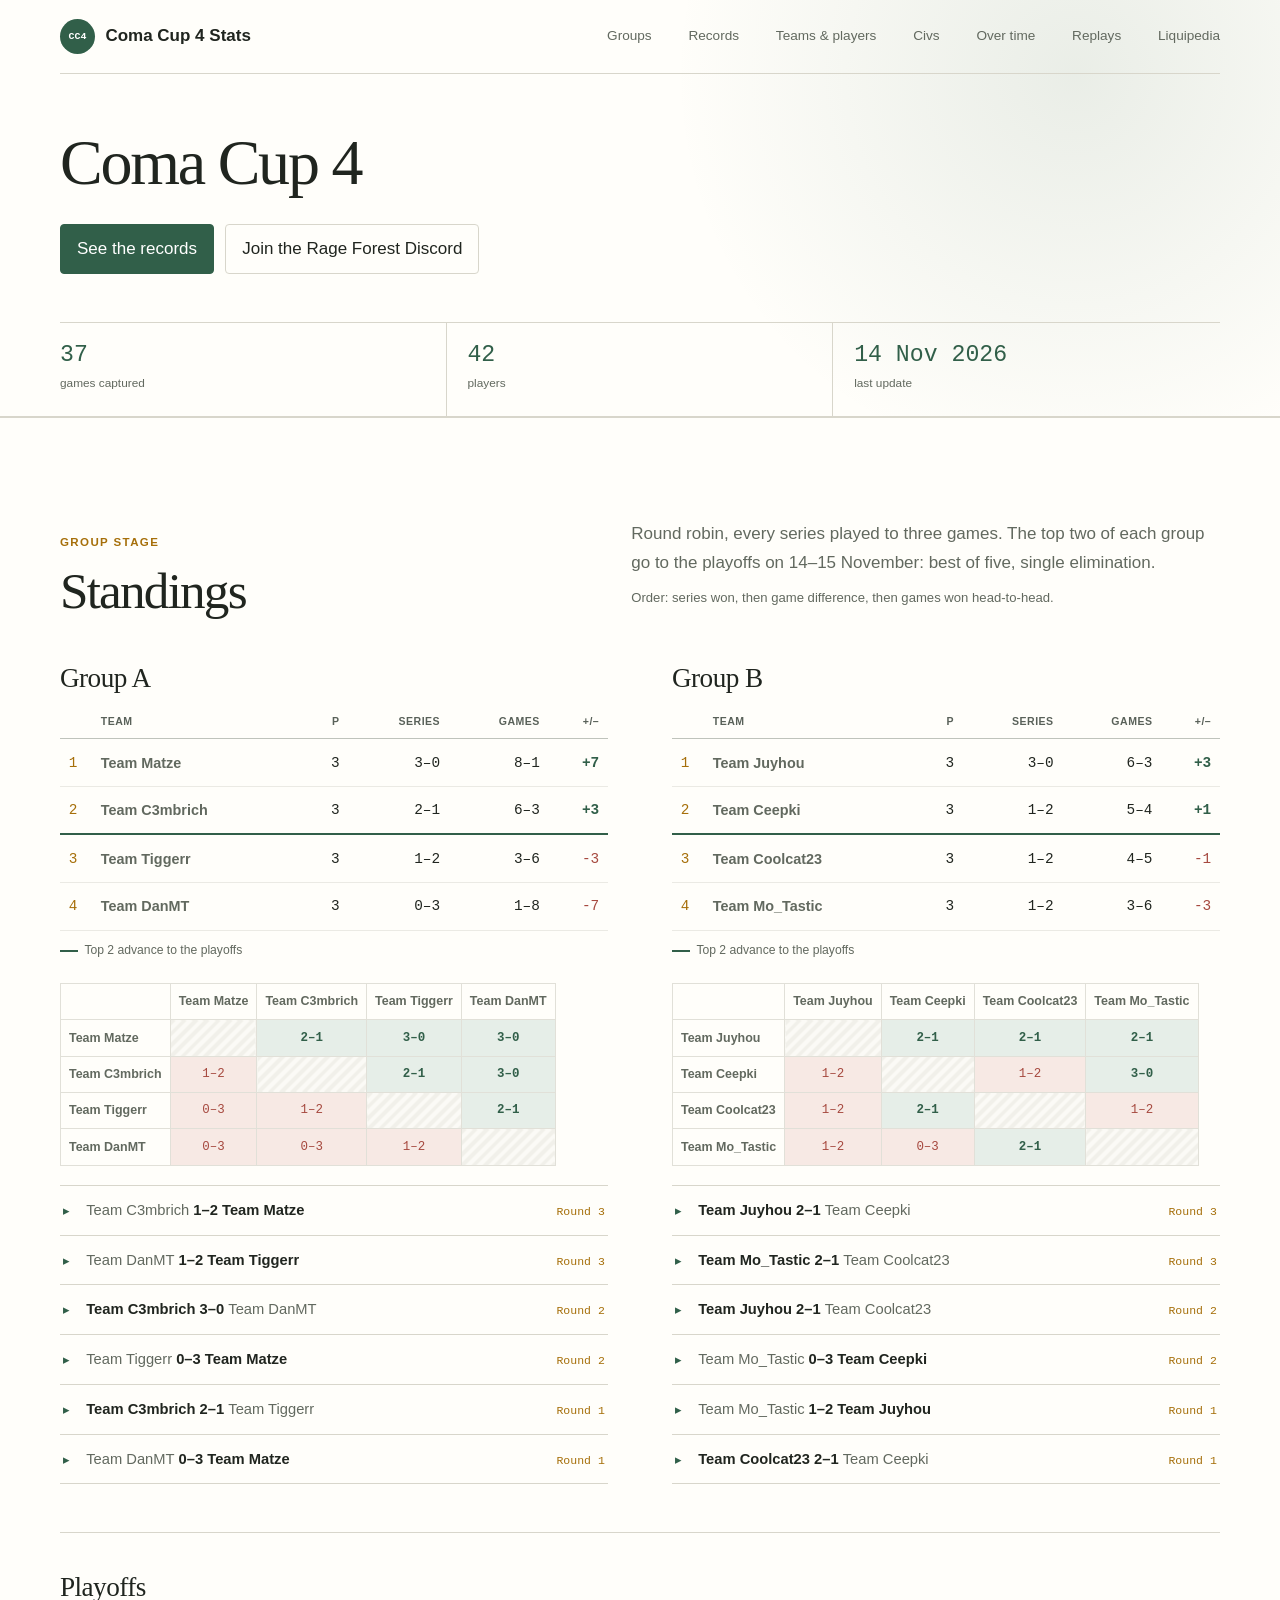
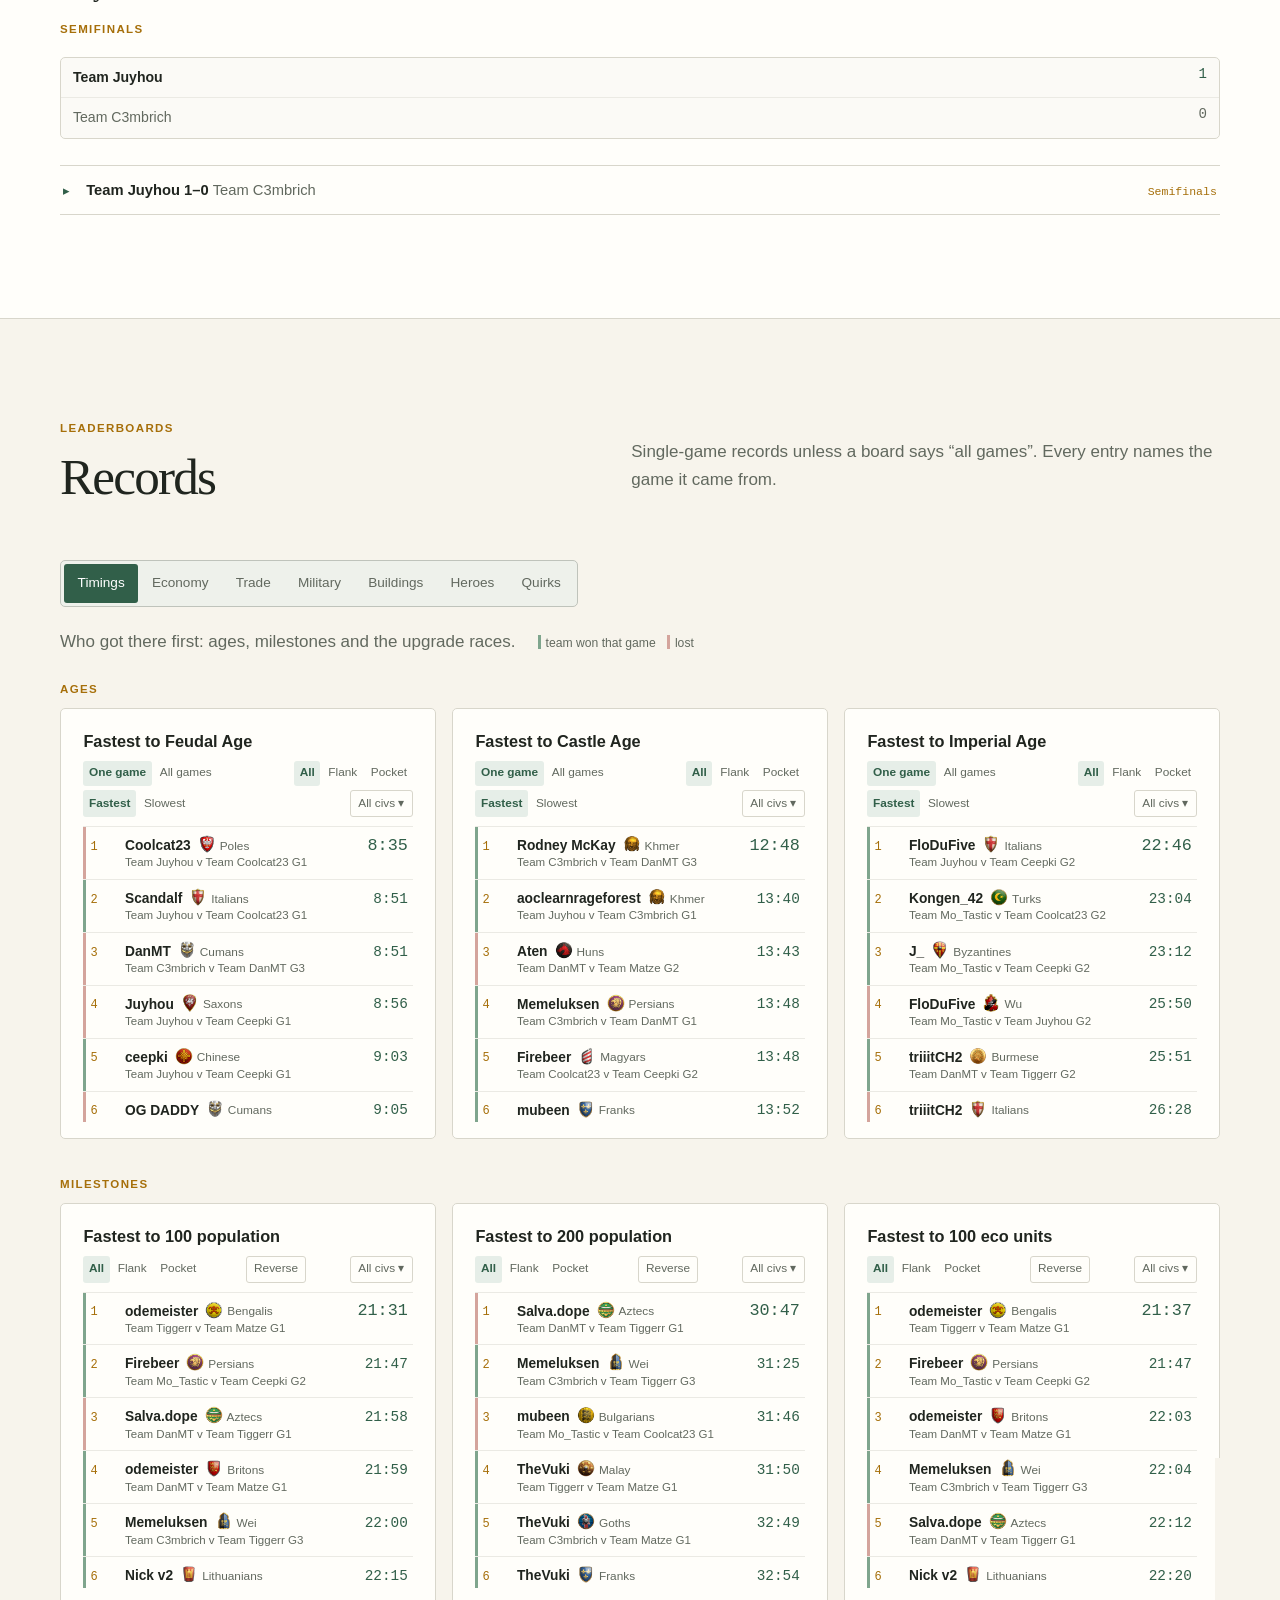
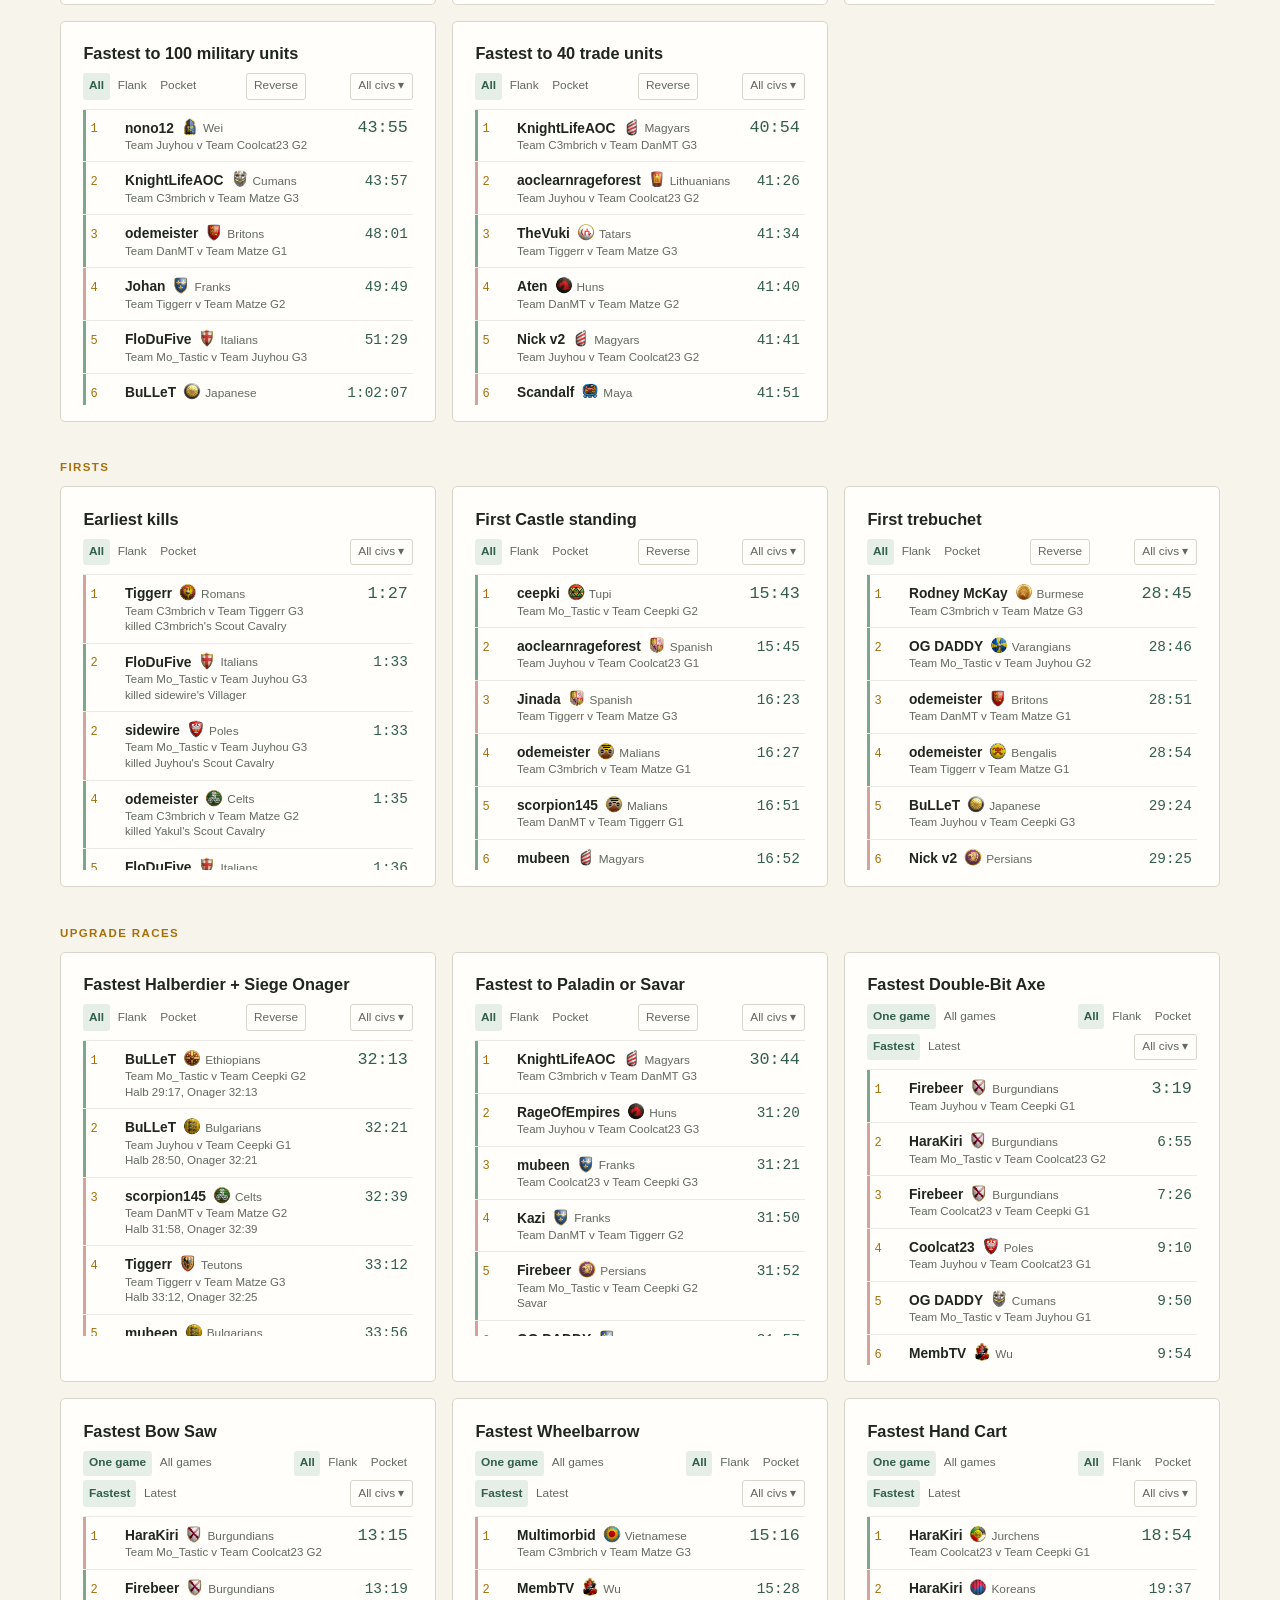
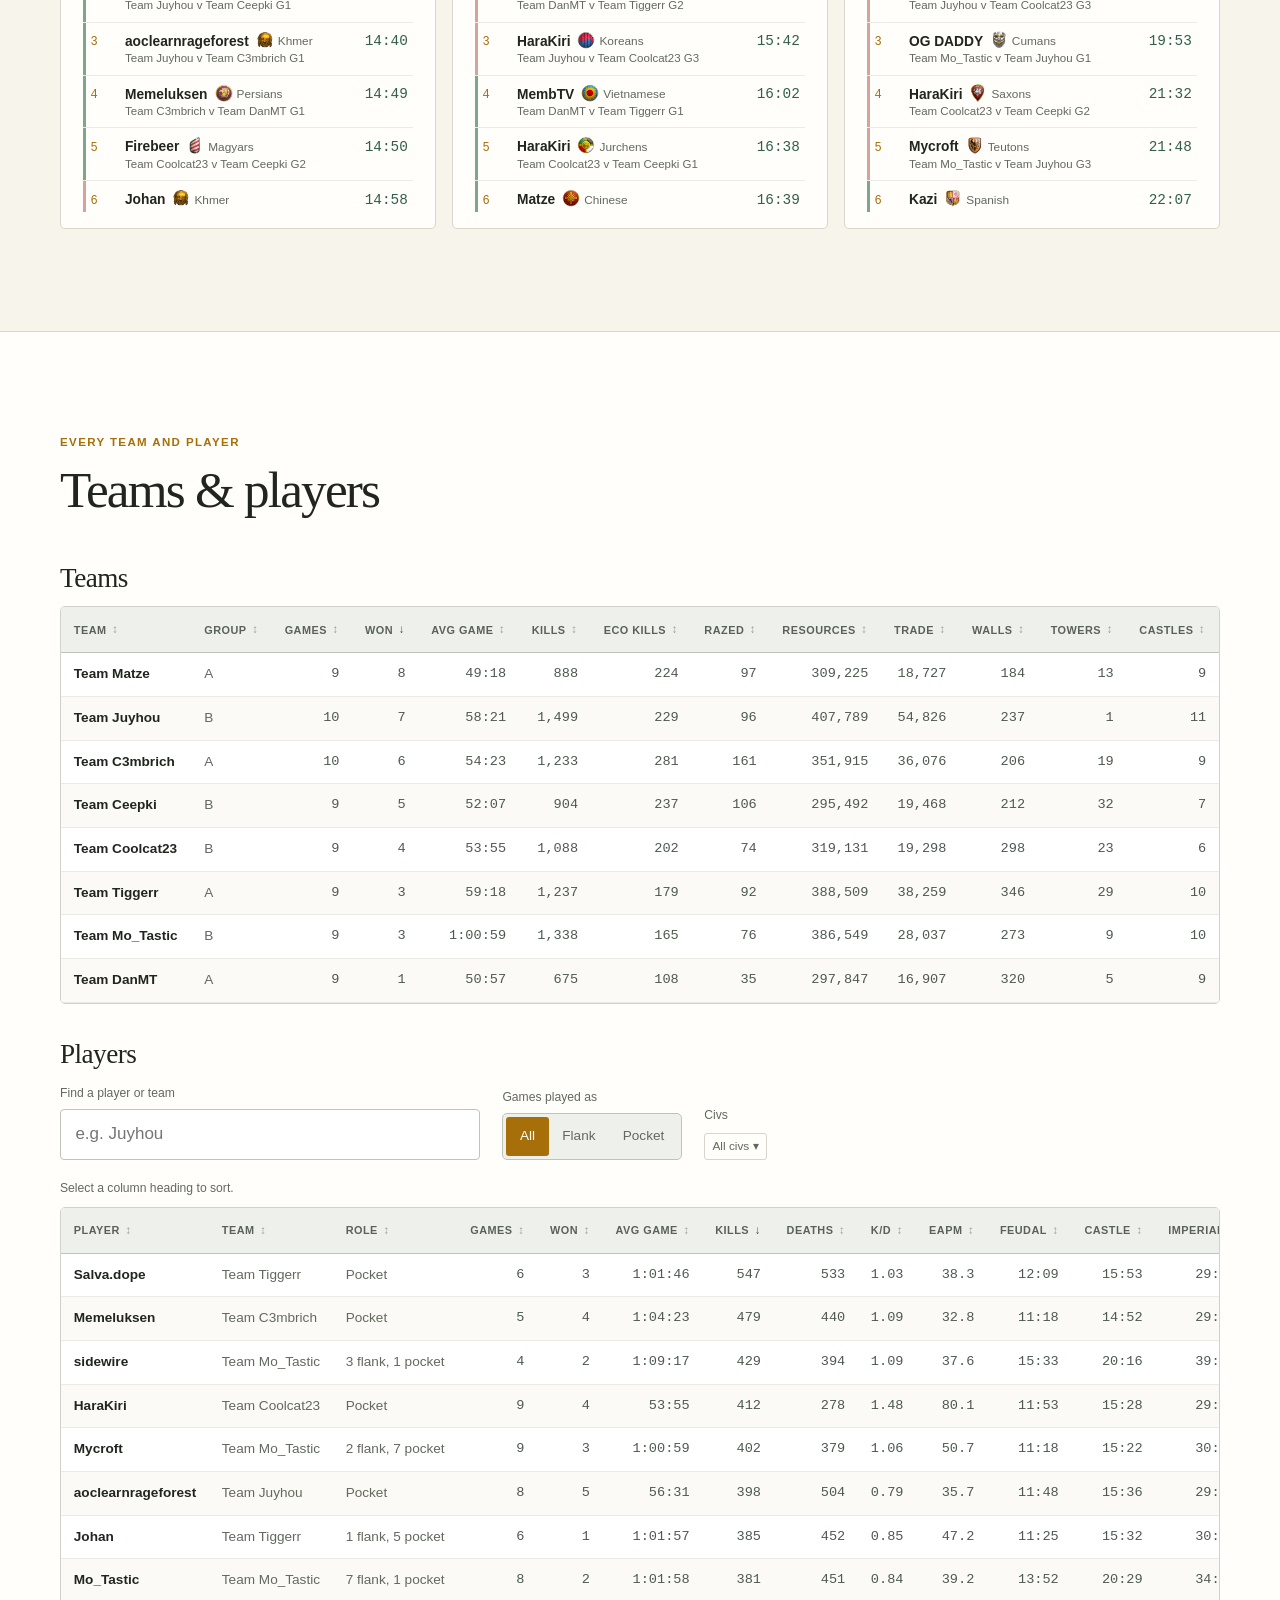
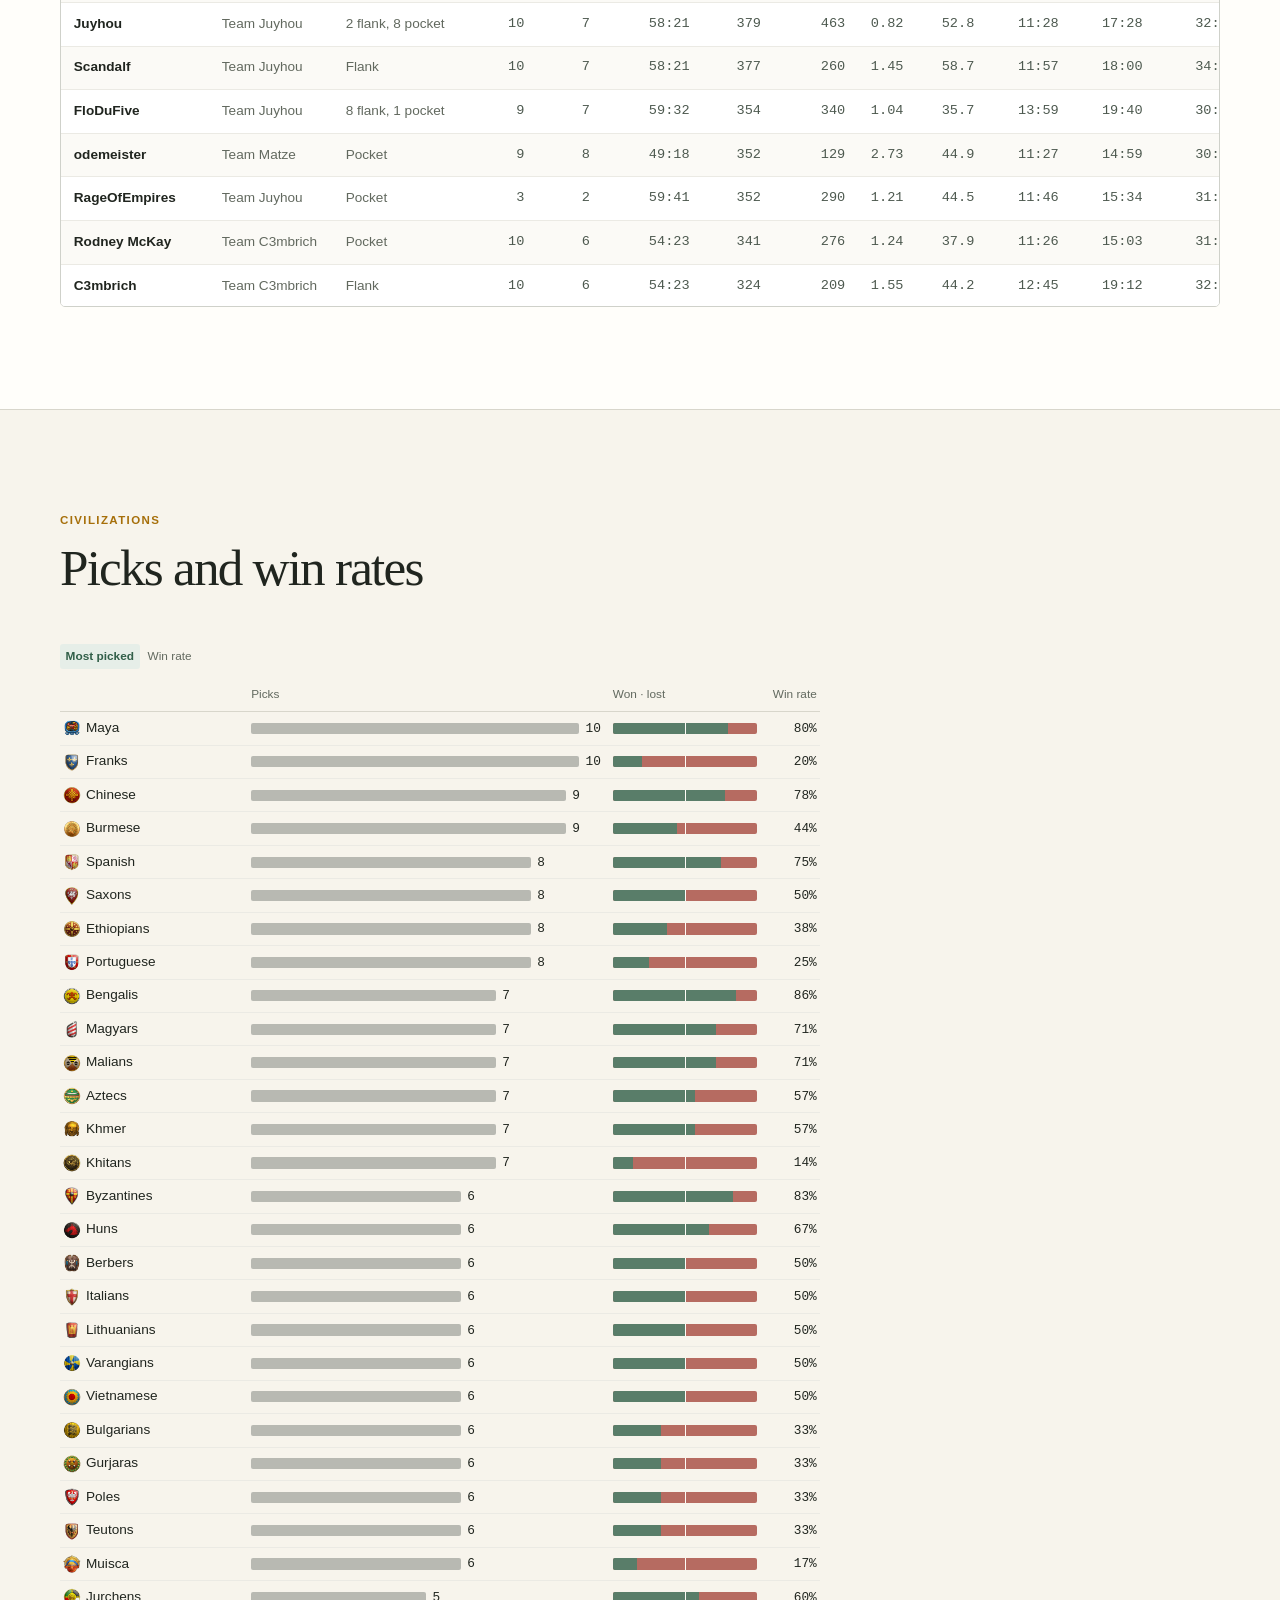
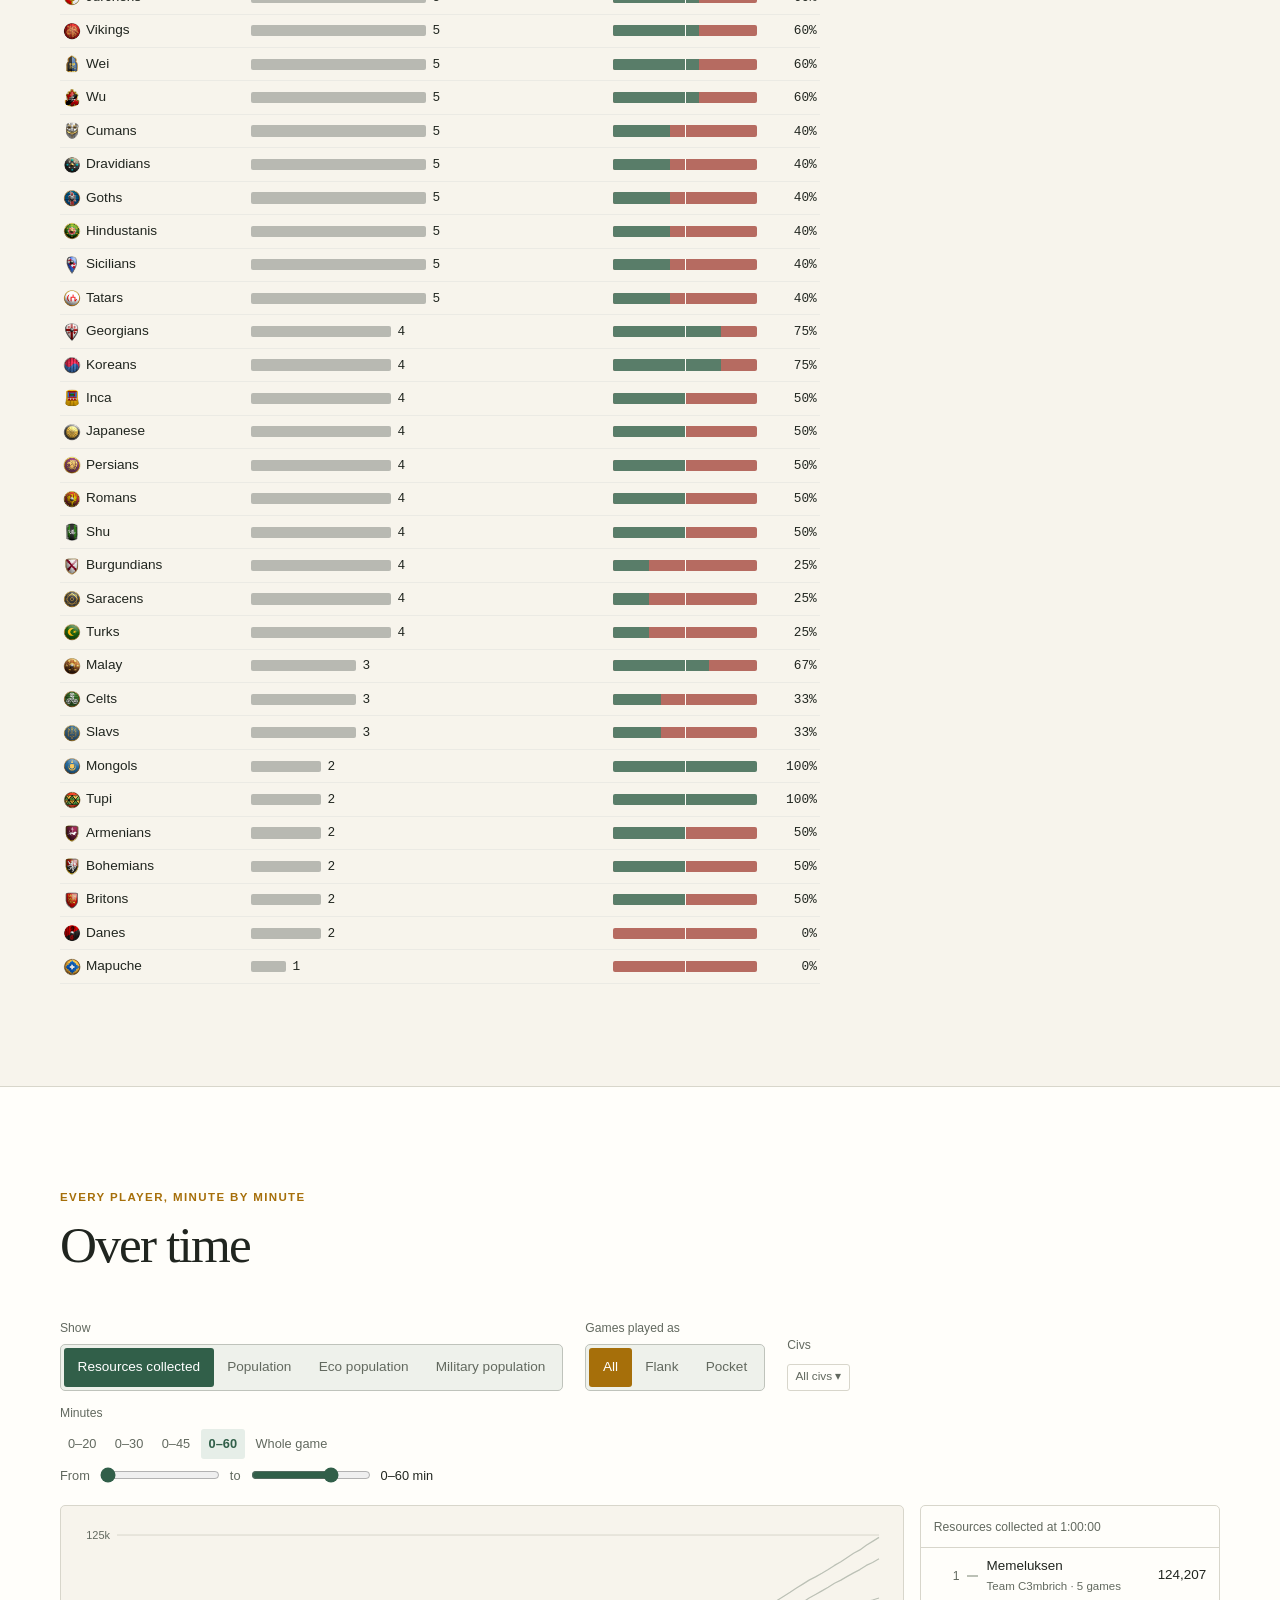
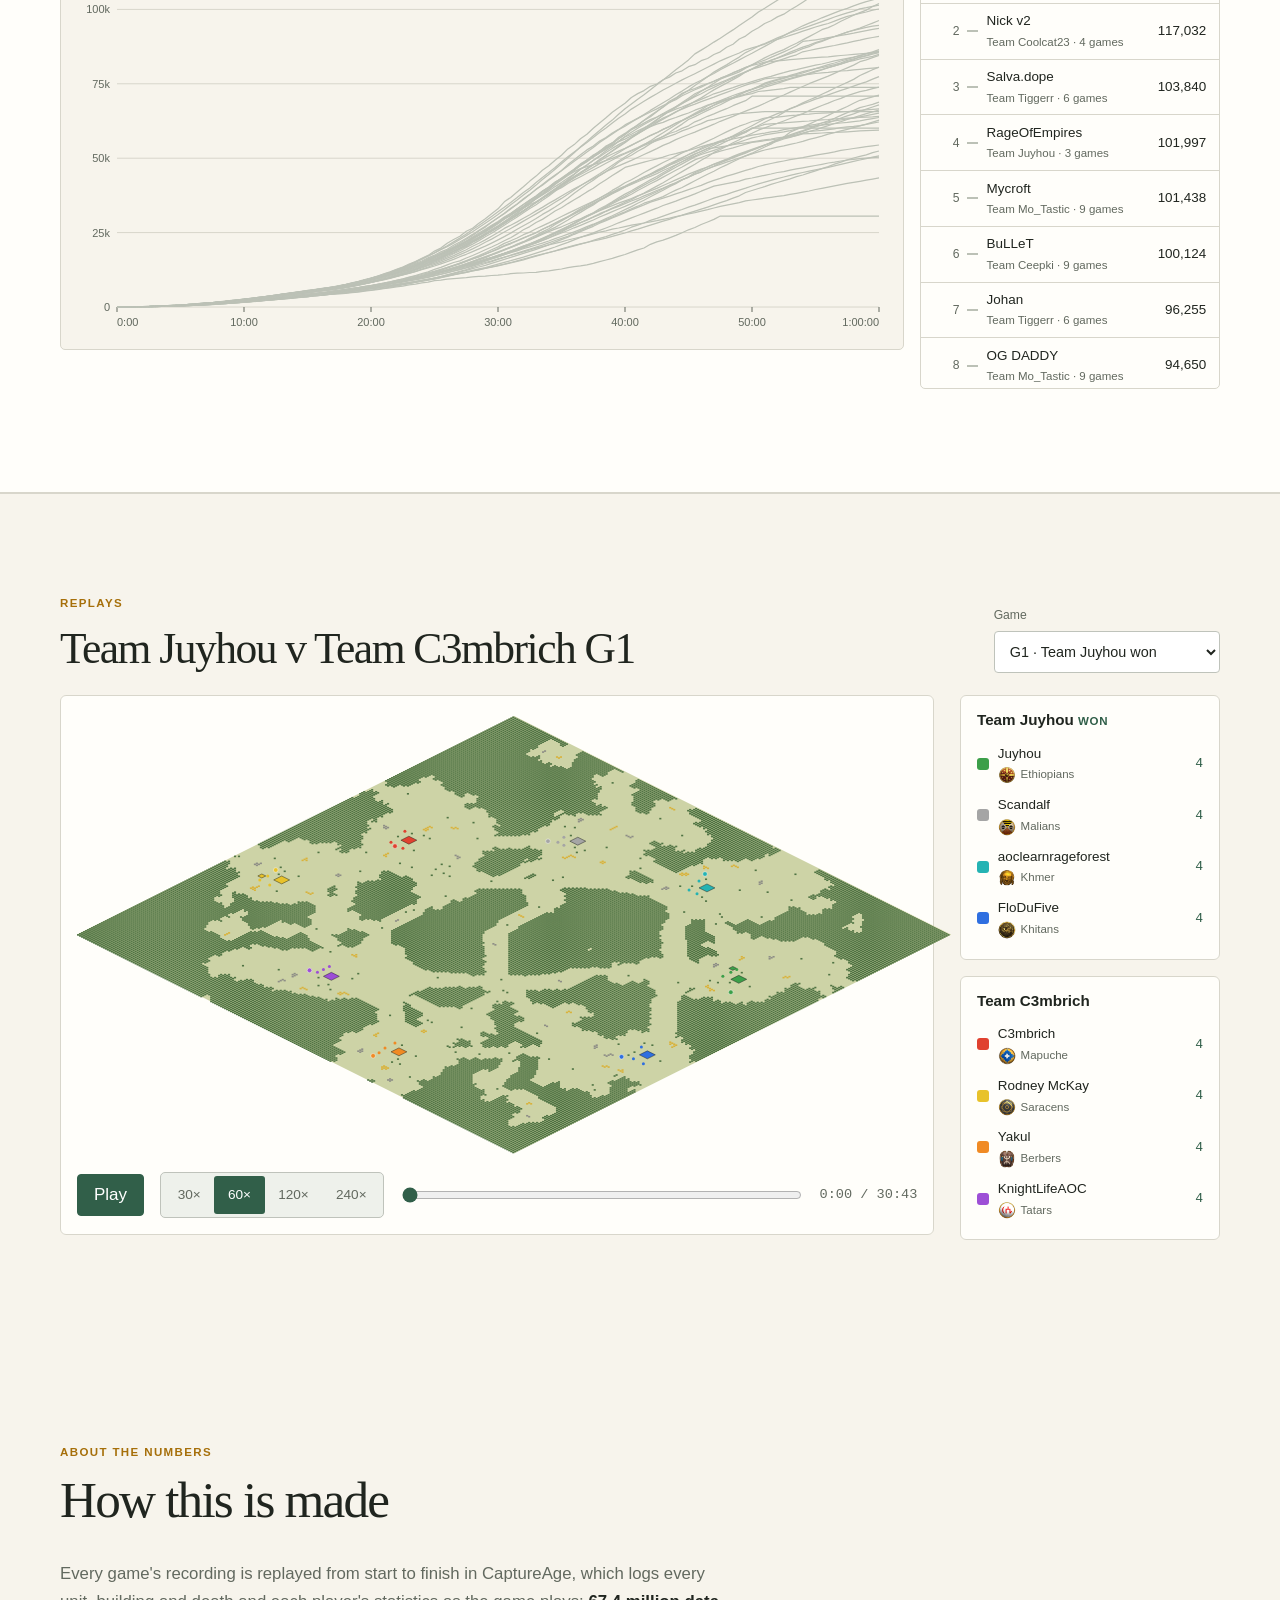
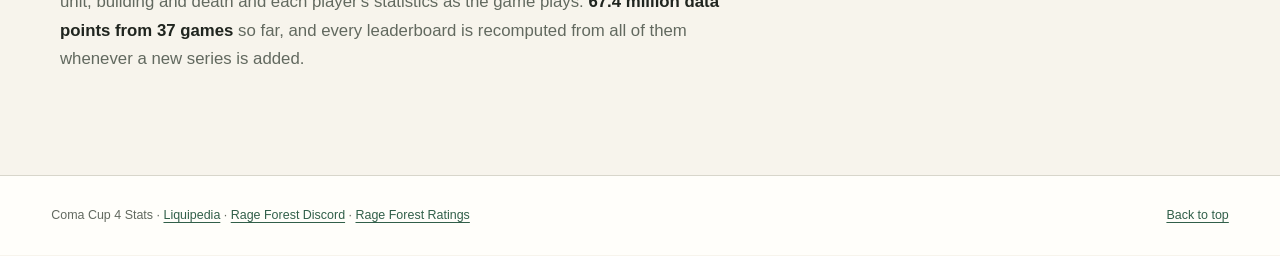
==== commit aba6f88e: "Update the site, data through round 4: 37 games" ====
--- a/site/index.html
+++ b/site/index.html
@@ -55,7 +55,7 @@
           <h2 id="groups-title">Standings</h2>
         </div>
         <div class="heading-note">
-          <p>Round robin, every series played to three games. The top two of each group go to the playoffs on 14–15 November.</p>
+          <p>Round robin, every series played to three games. The top two of each group go to the playoffs on 14–15 November: best of five, single elimination.</p>
           <p class="small">Order: series won, then game difference, then games won head-to-head.</p>
         </div>
       </div>
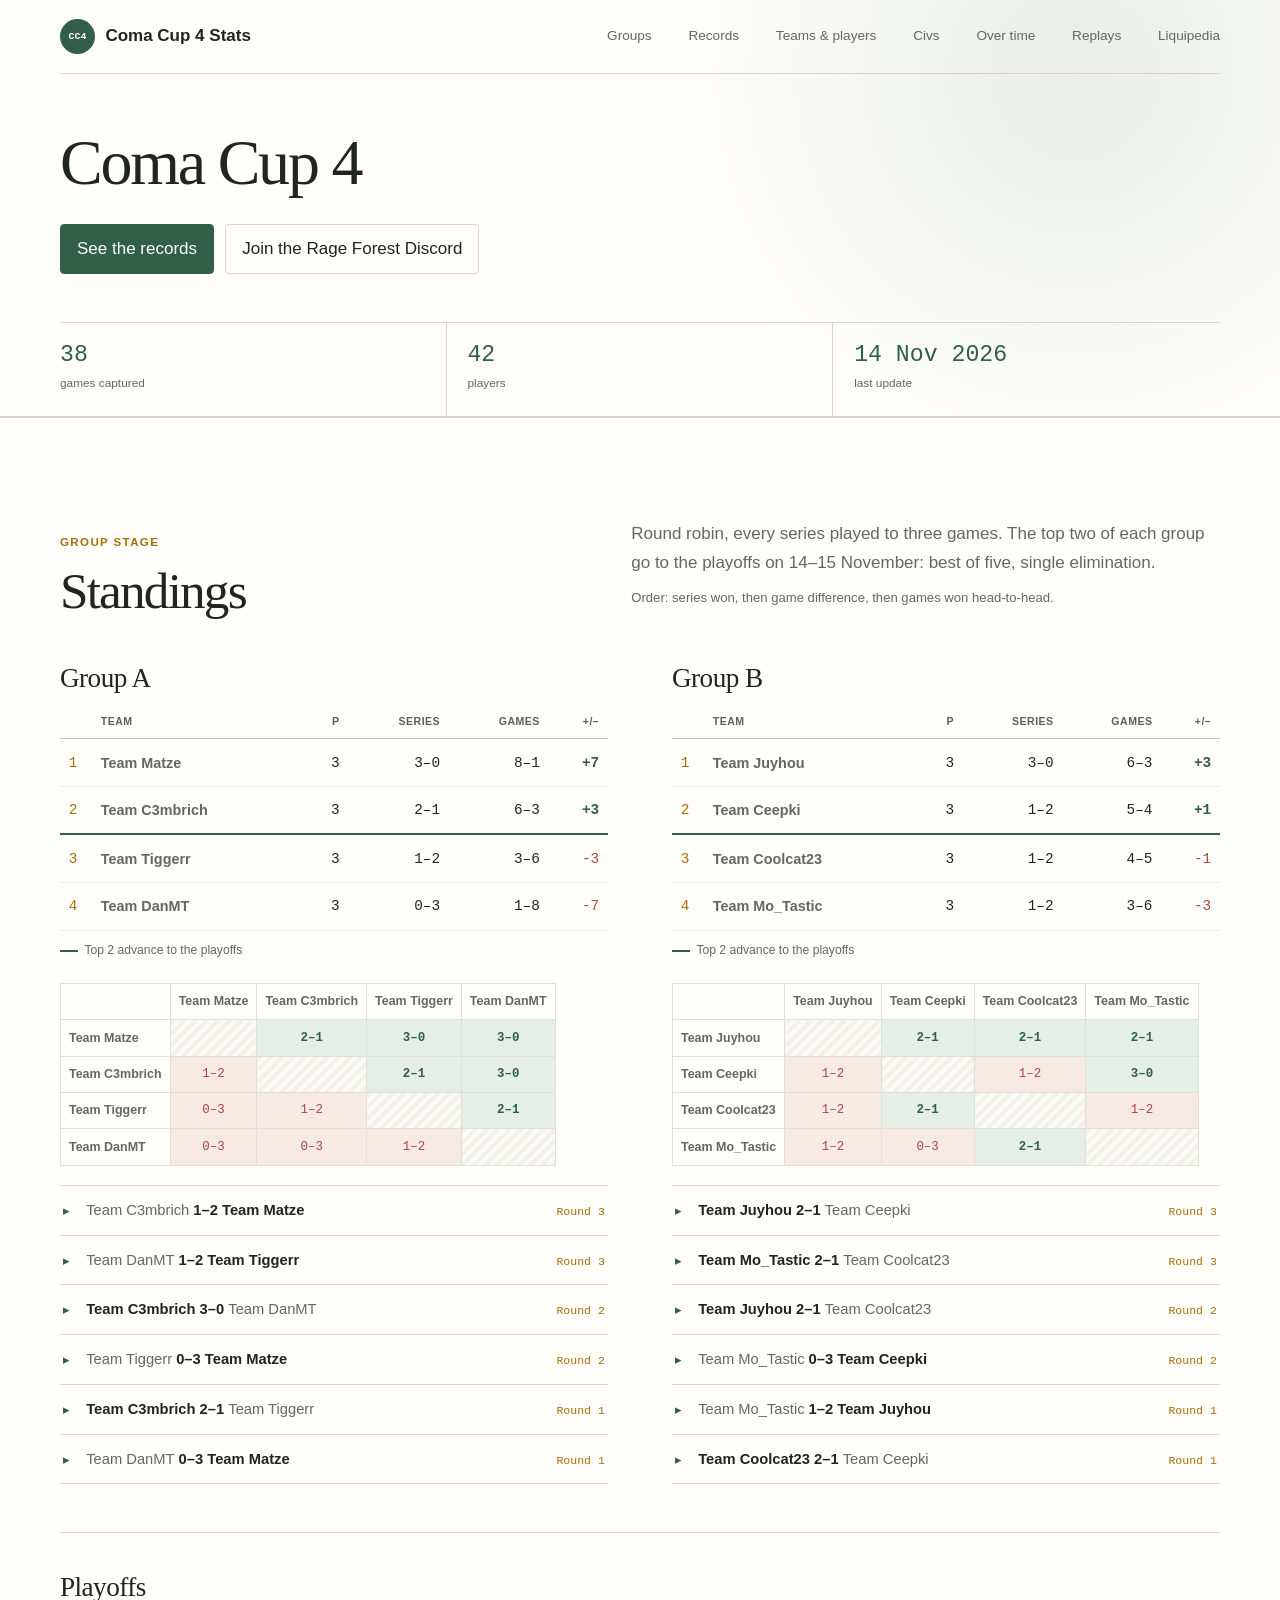
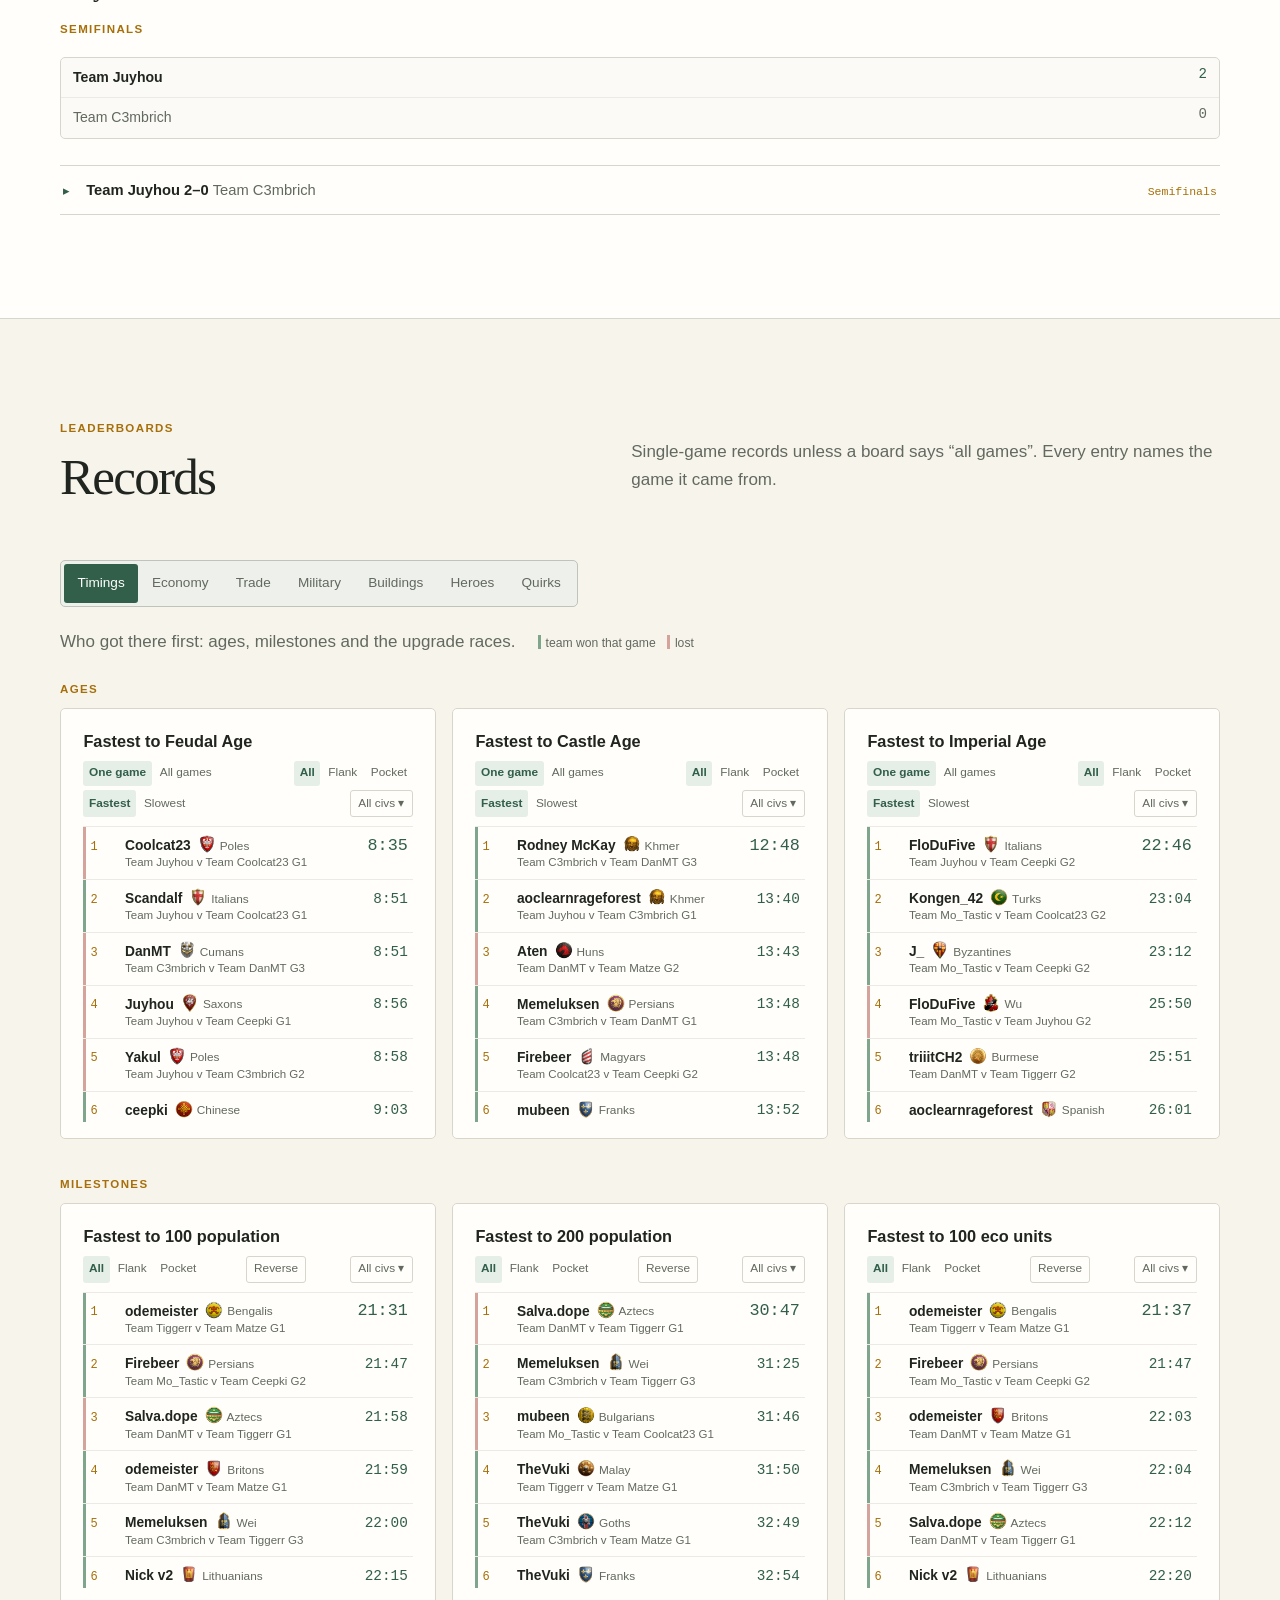
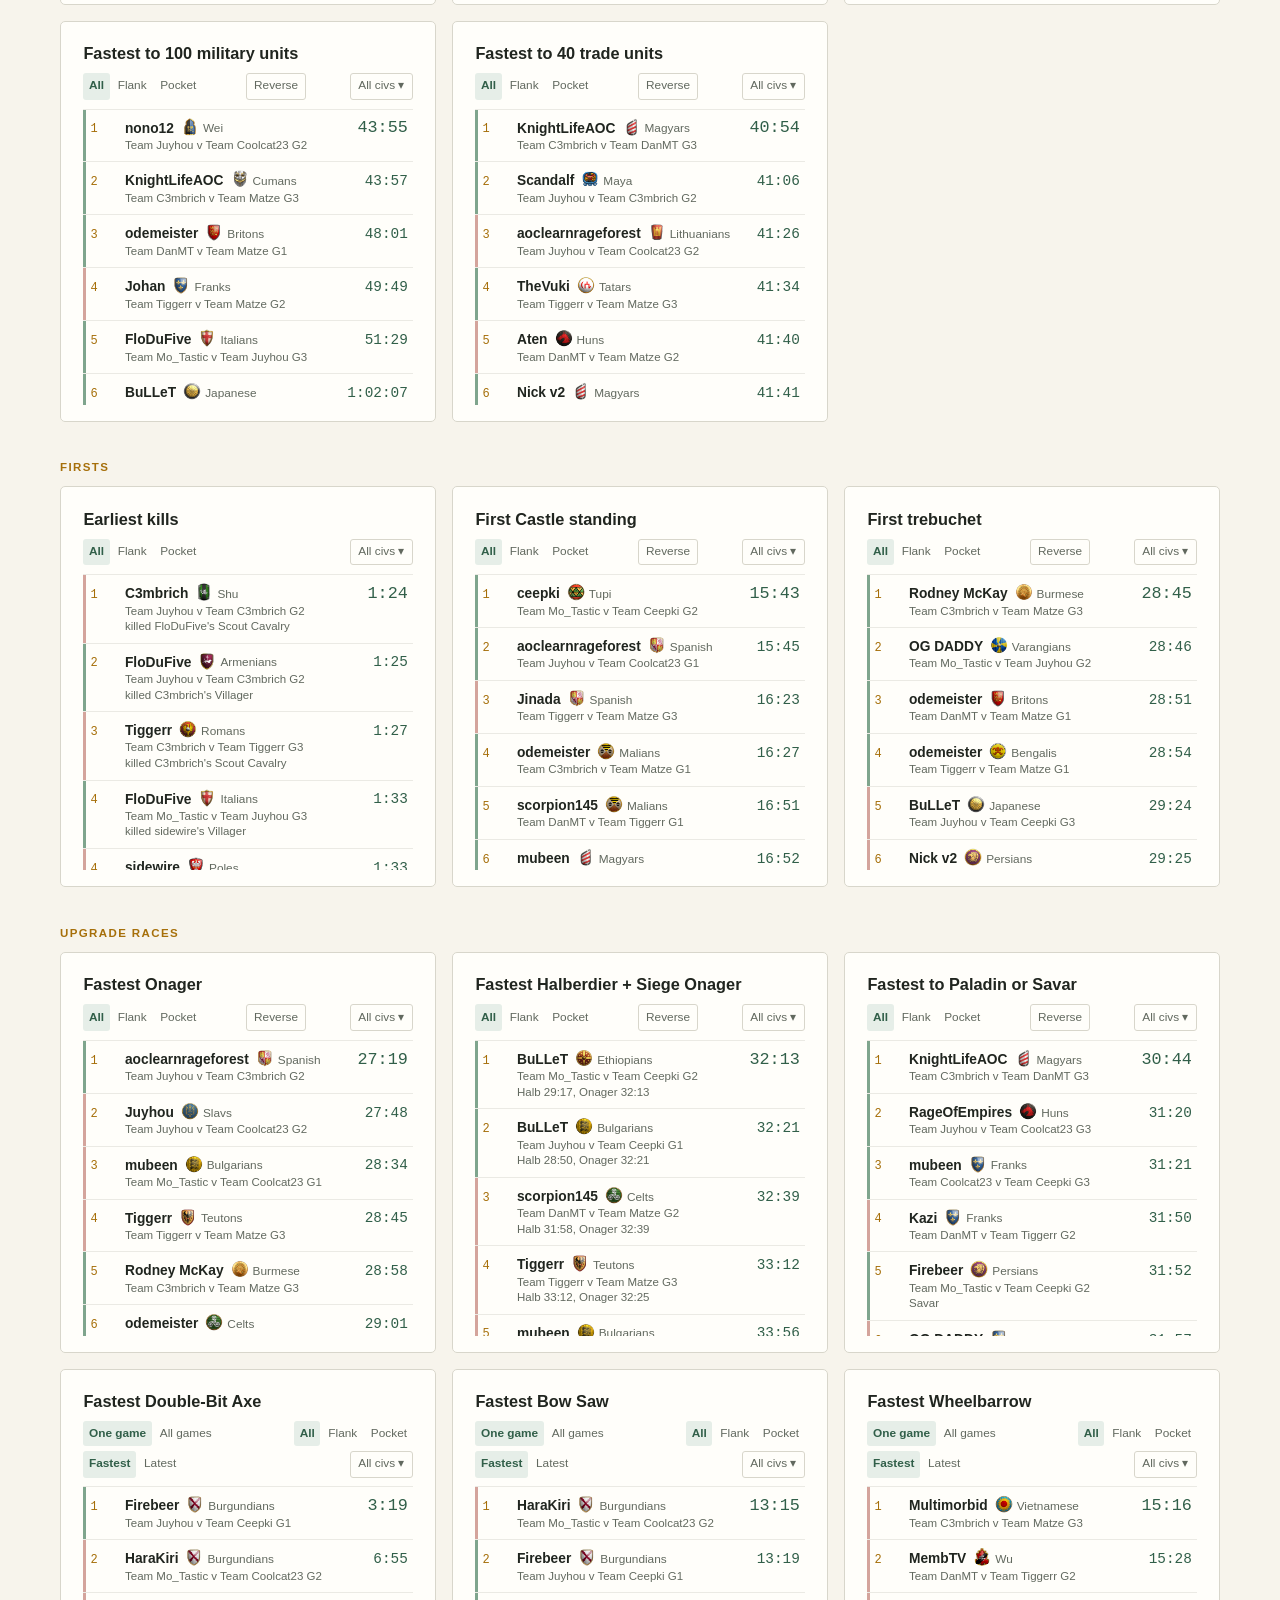
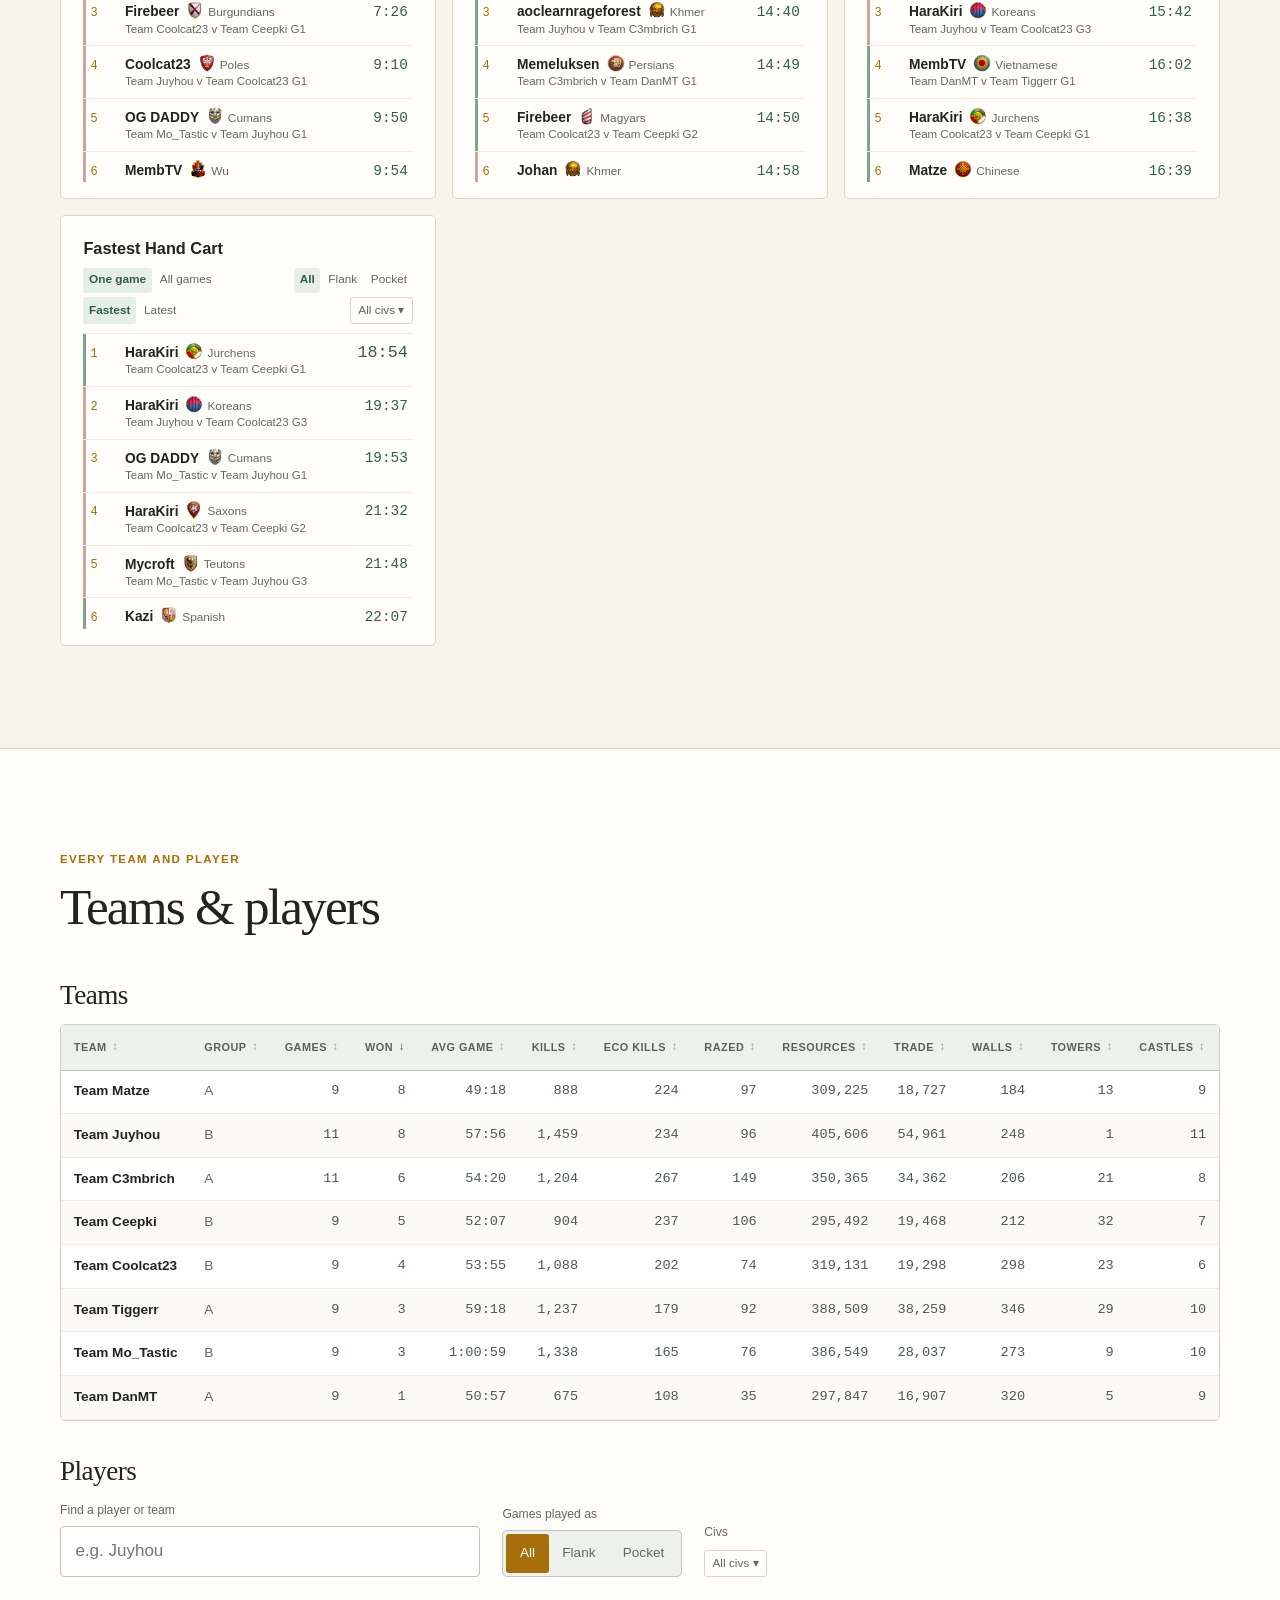
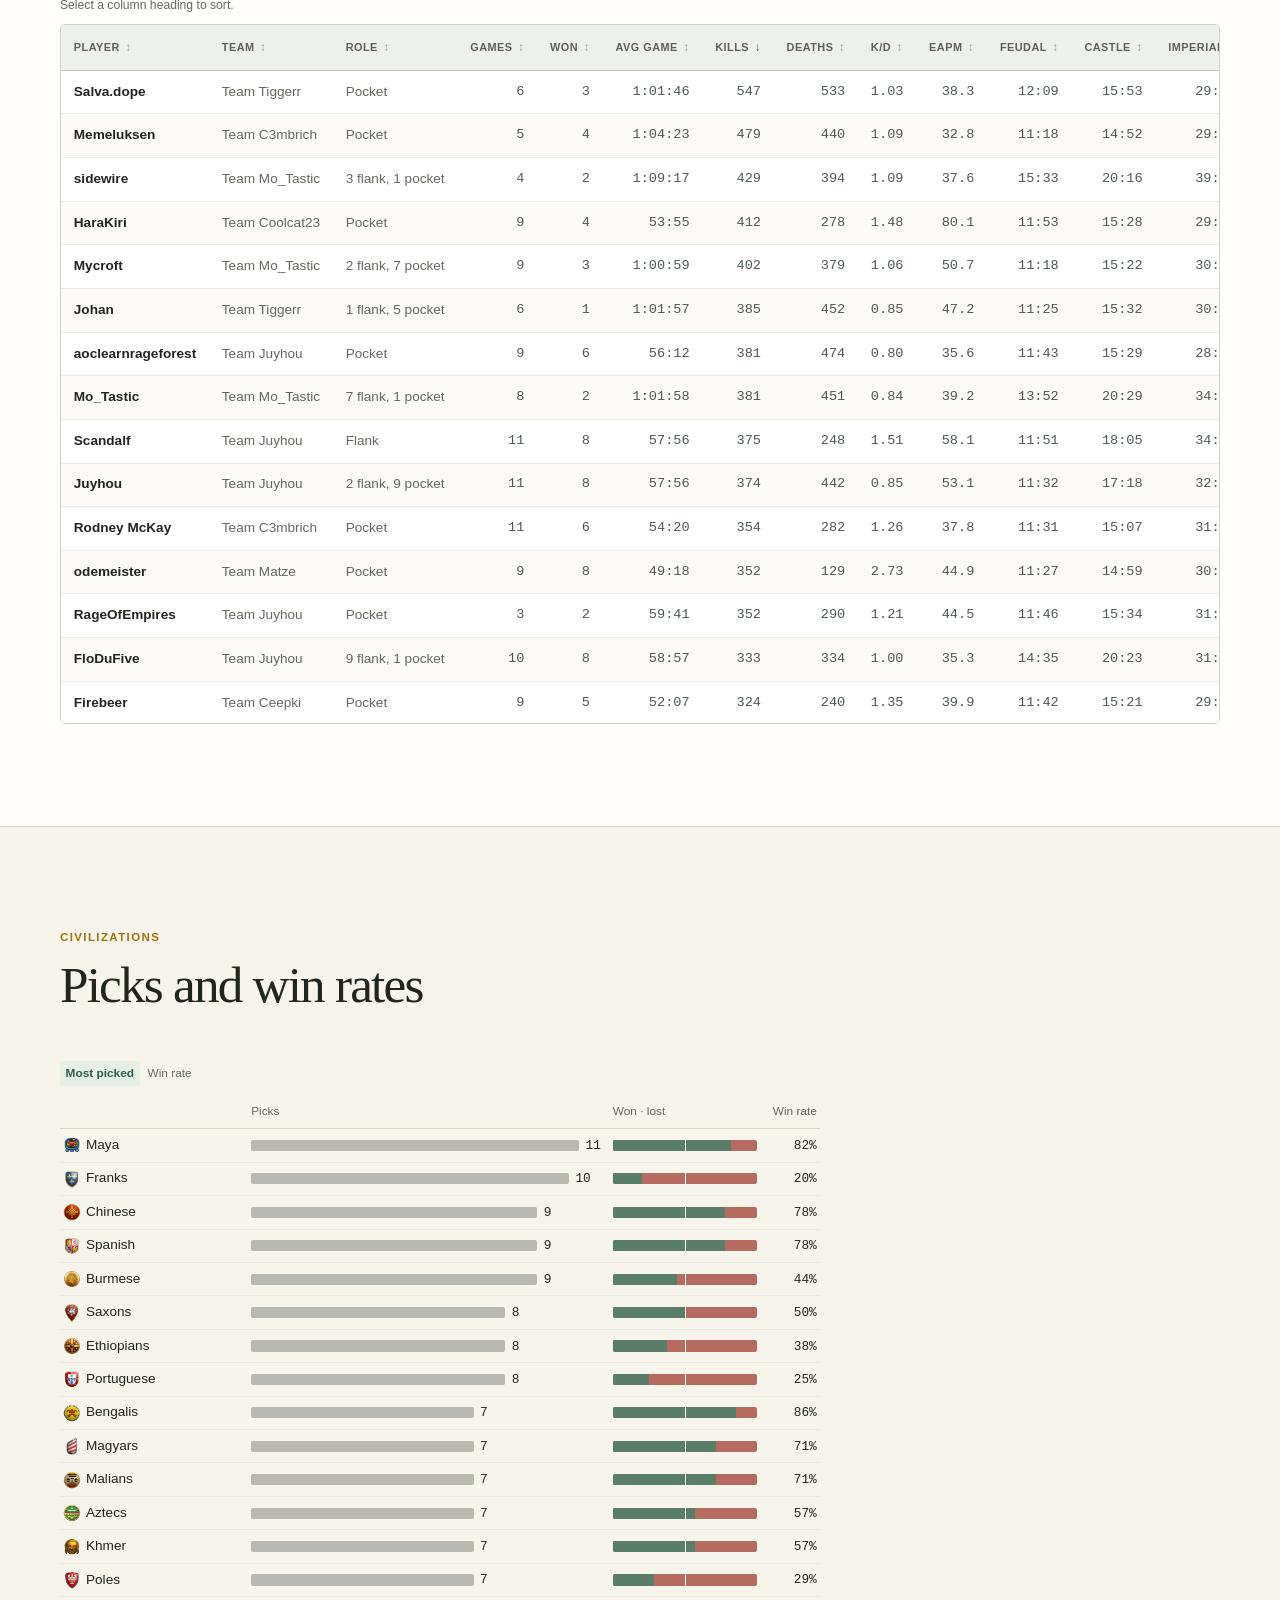
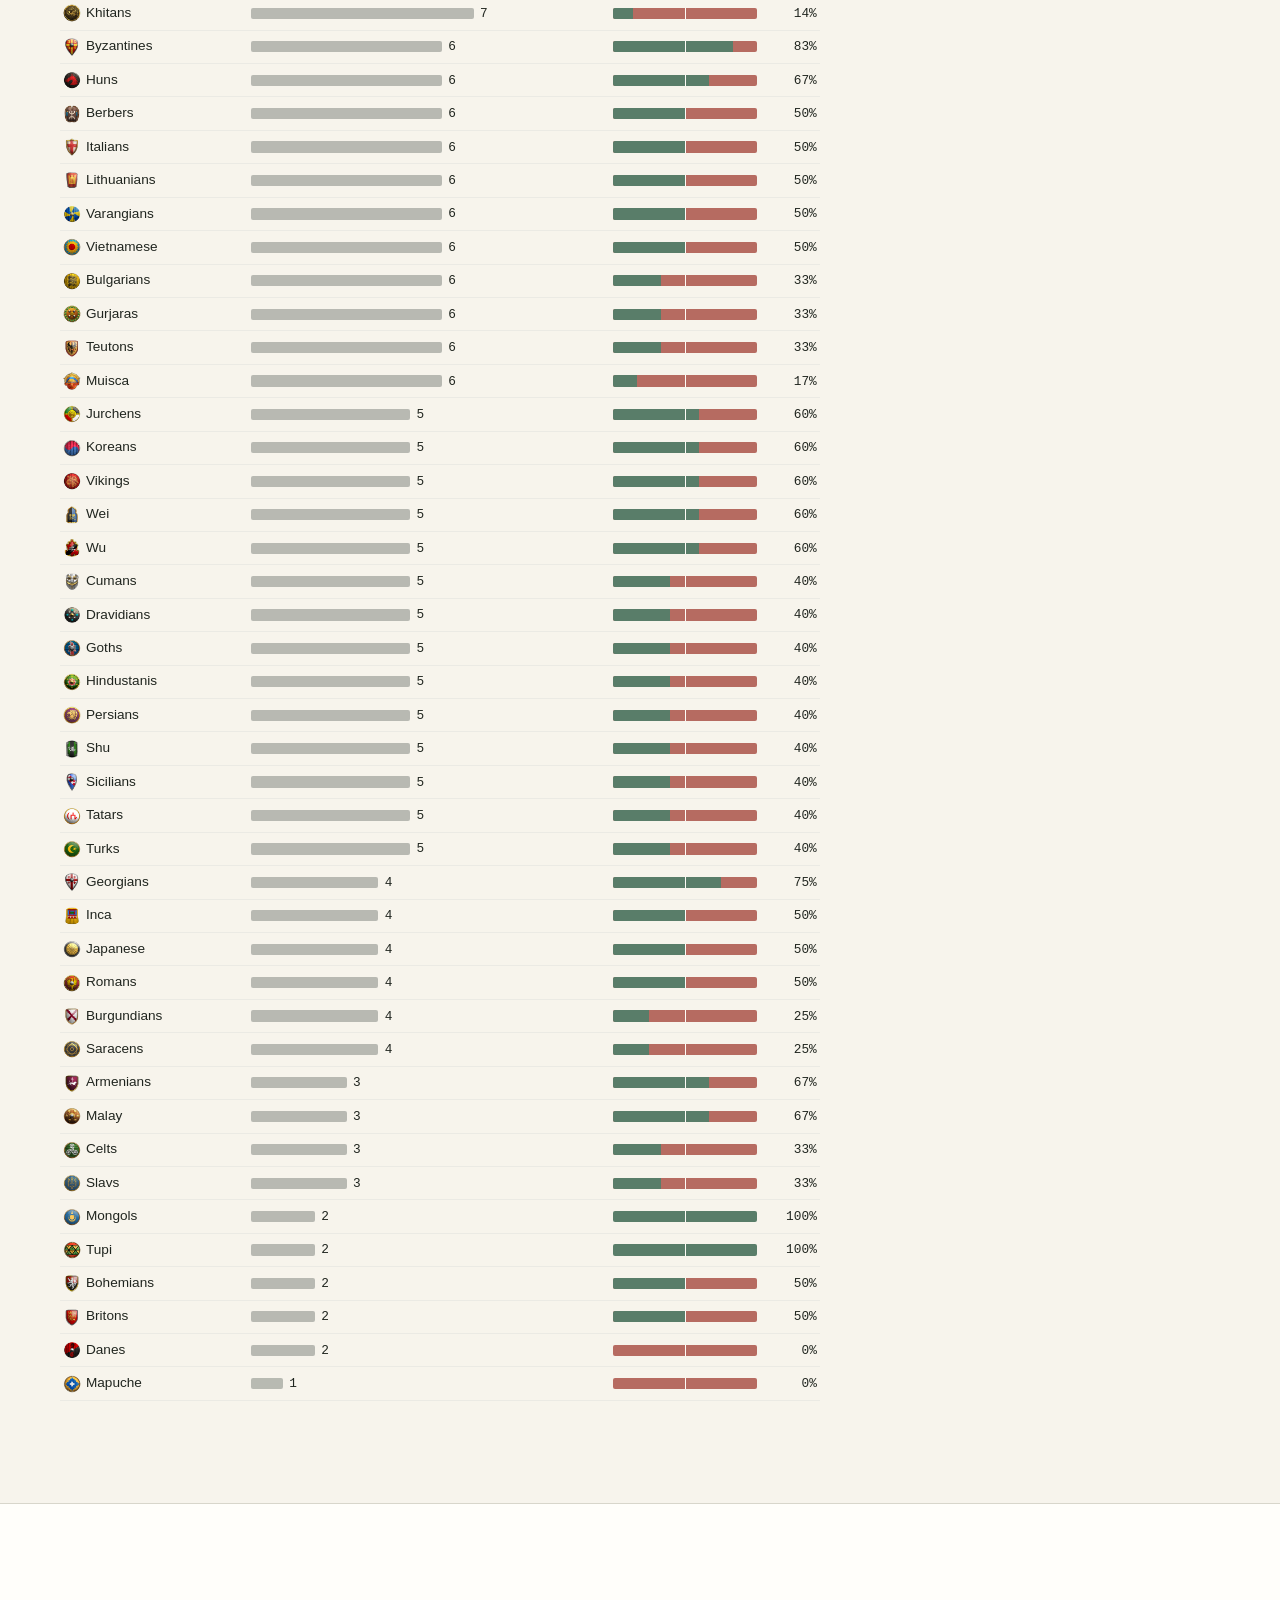
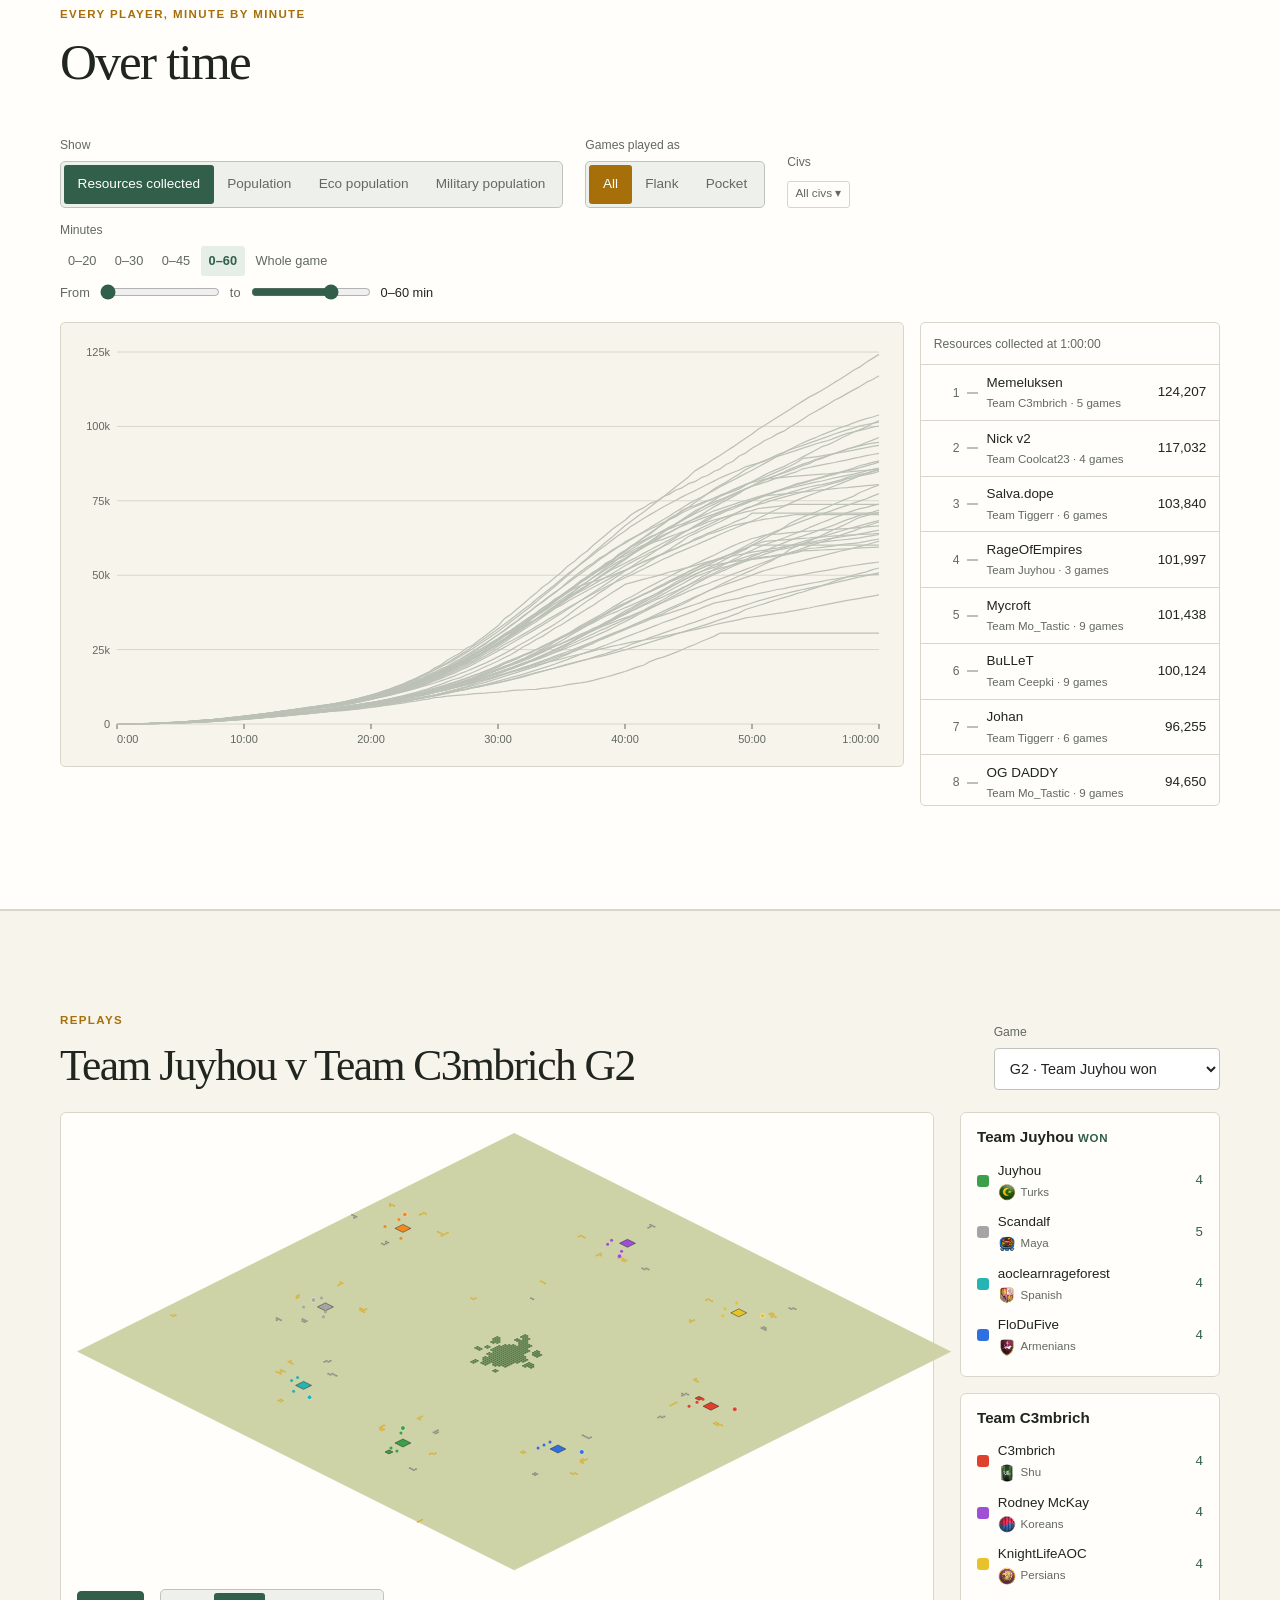
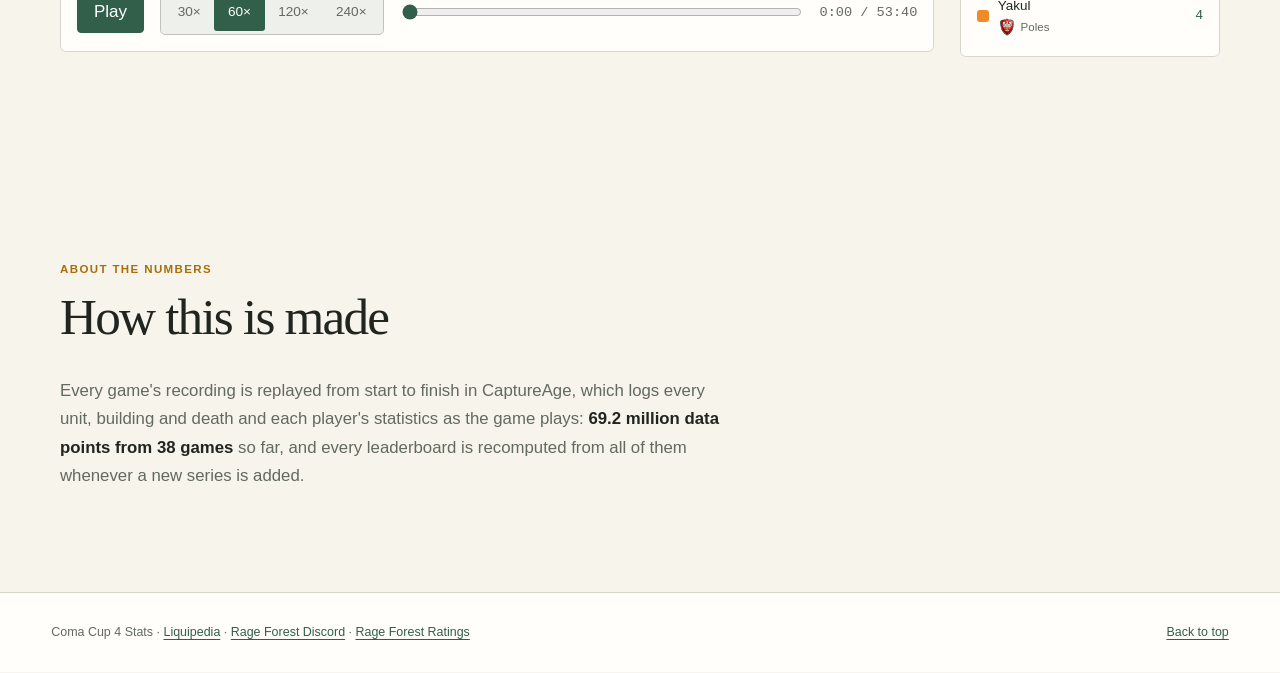
==== commit 4e652cce: "Update the site, data through round 4: 38 games" ====
--- a/site/index.html
+++ b/site/index.html
@@ -9,9 +9,9 @@
   <meta property="og:description" content="Standings, records and oddities from Coma Cup 4">
   <meta property="og:type" content="website">
   <meta property="og:url" content="https://oldxavier.github.io/coma-cup-4/">
-  <link rel="stylesheet" href="assets/site.css?v=5611834da5">
-  <script src="assets/site.js?v=5611834da5" defer></script>
-  <script src="assets/replay.js?v=5611834da5" defer></script>
+  <link rel="stylesheet" href="assets/site.css?v=2ae72a5c31">
+  <script src="assets/site.js?v=2ae72a5c31" defer></script>
+  <script src="assets/replay.js?v=2ae72a5c31" defer></script>
   <script data-goatcounter="https://oldxavier.goatcounter.com/count" async src="https://gc.zgo.at/count.js"></script>
   <script>navigator.webdriver || fetch("https://oldxavier-sites.pages.dev/v?p=" + encodeURIComponent(location.pathname), {method: "POST", mode: "no-cors", keepalive: true}).catch(() => {});</script>
 </head>
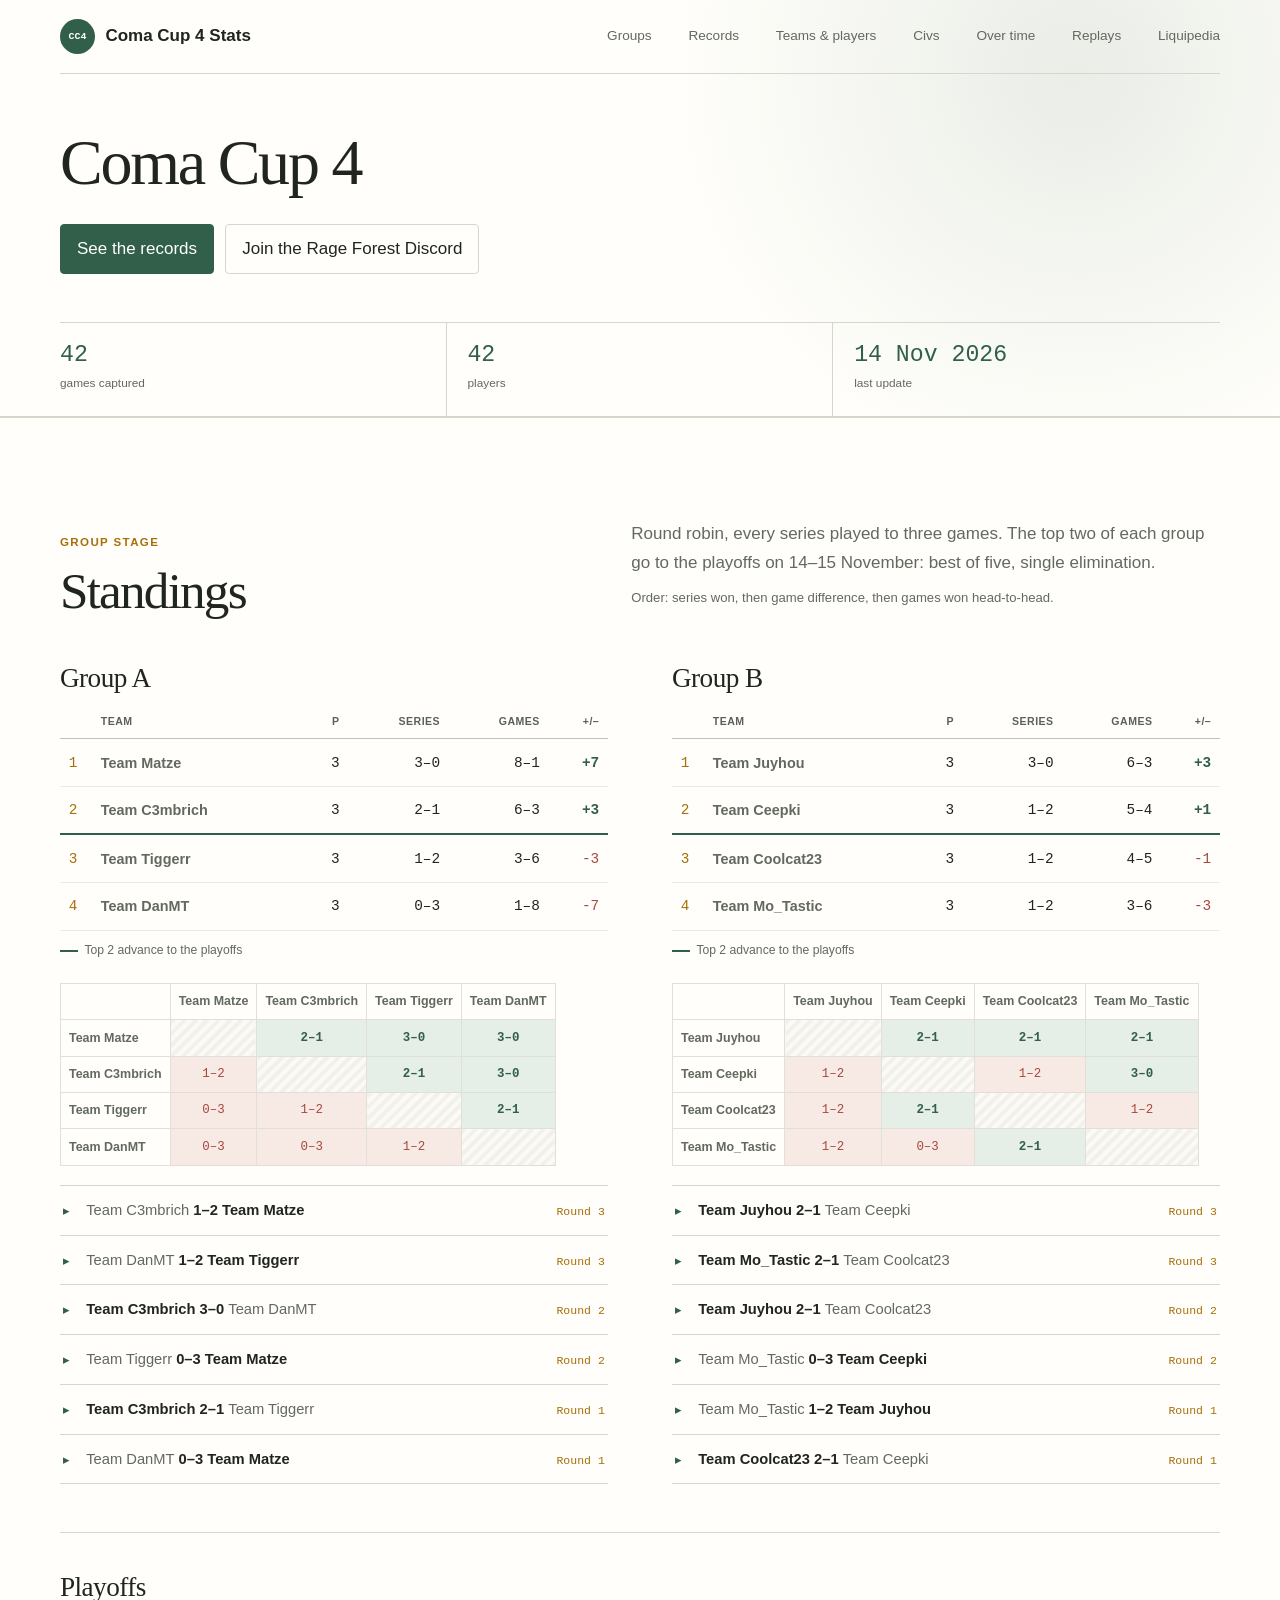
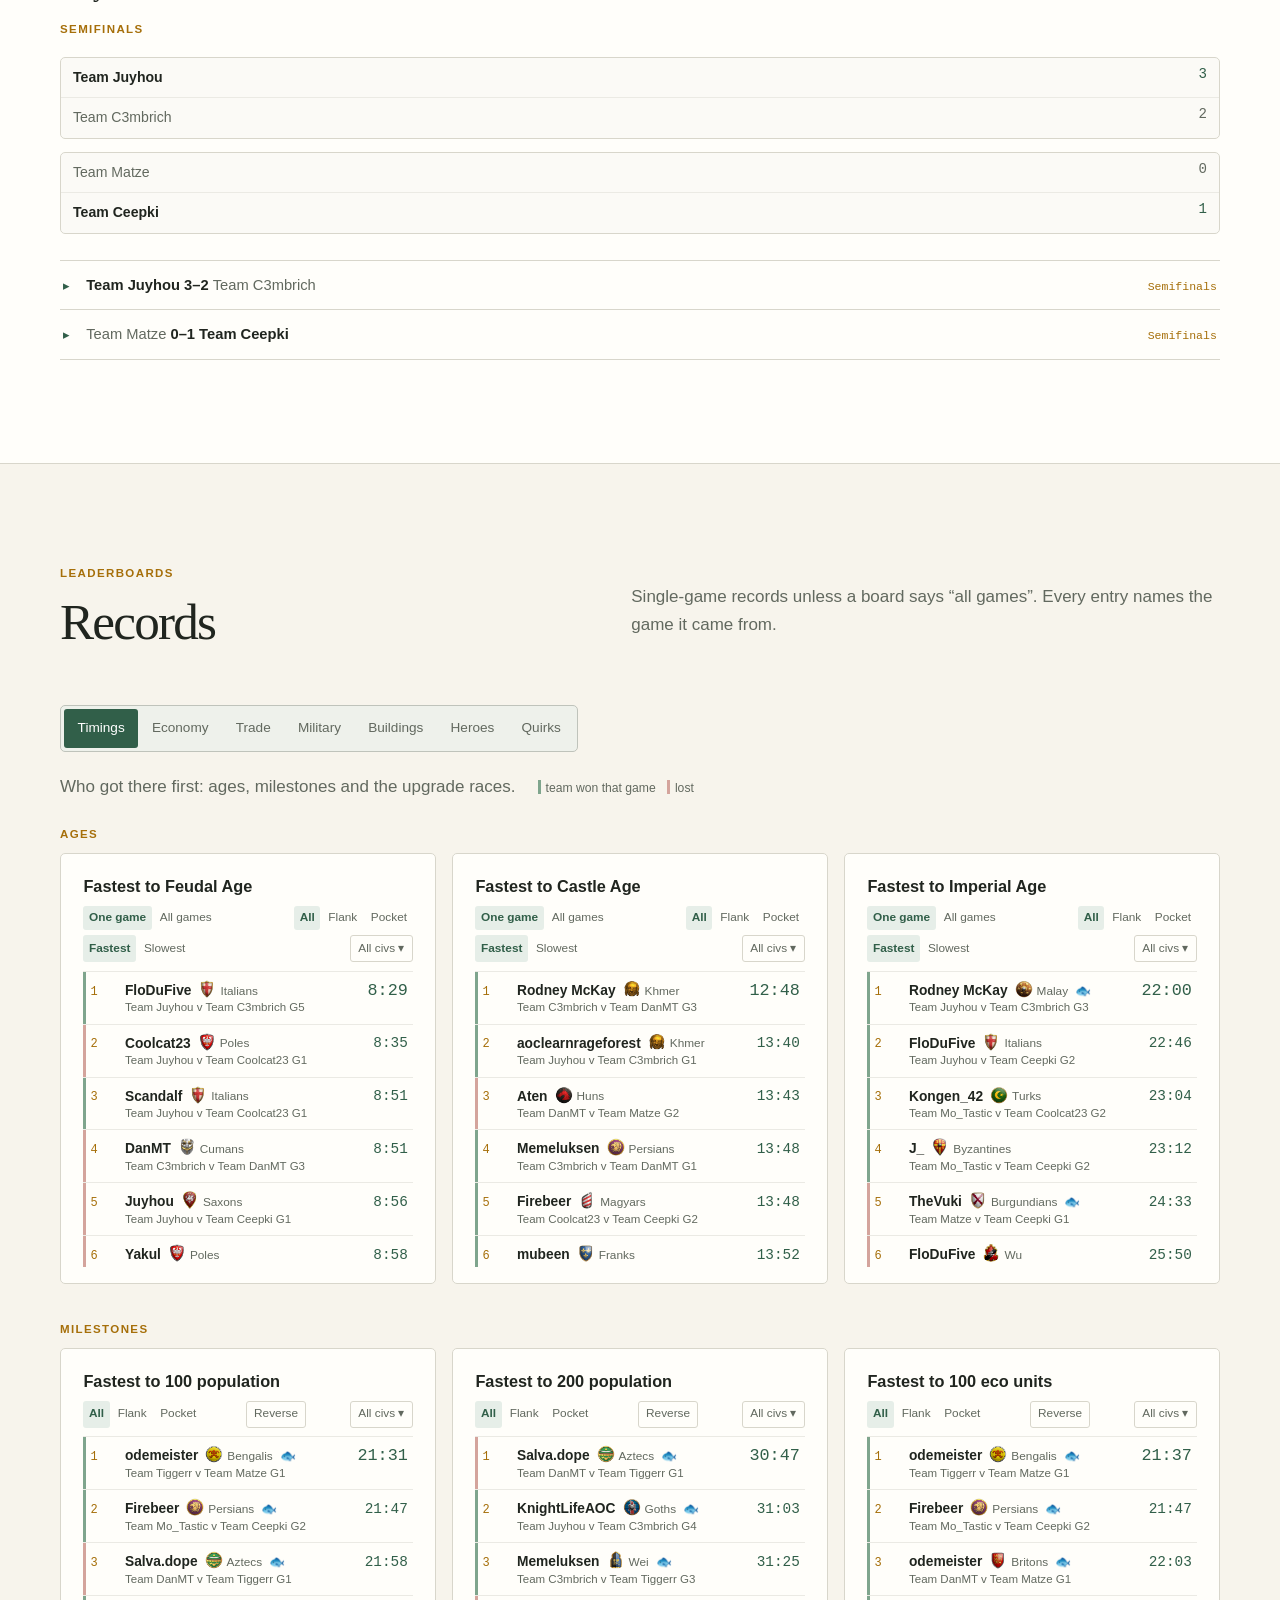
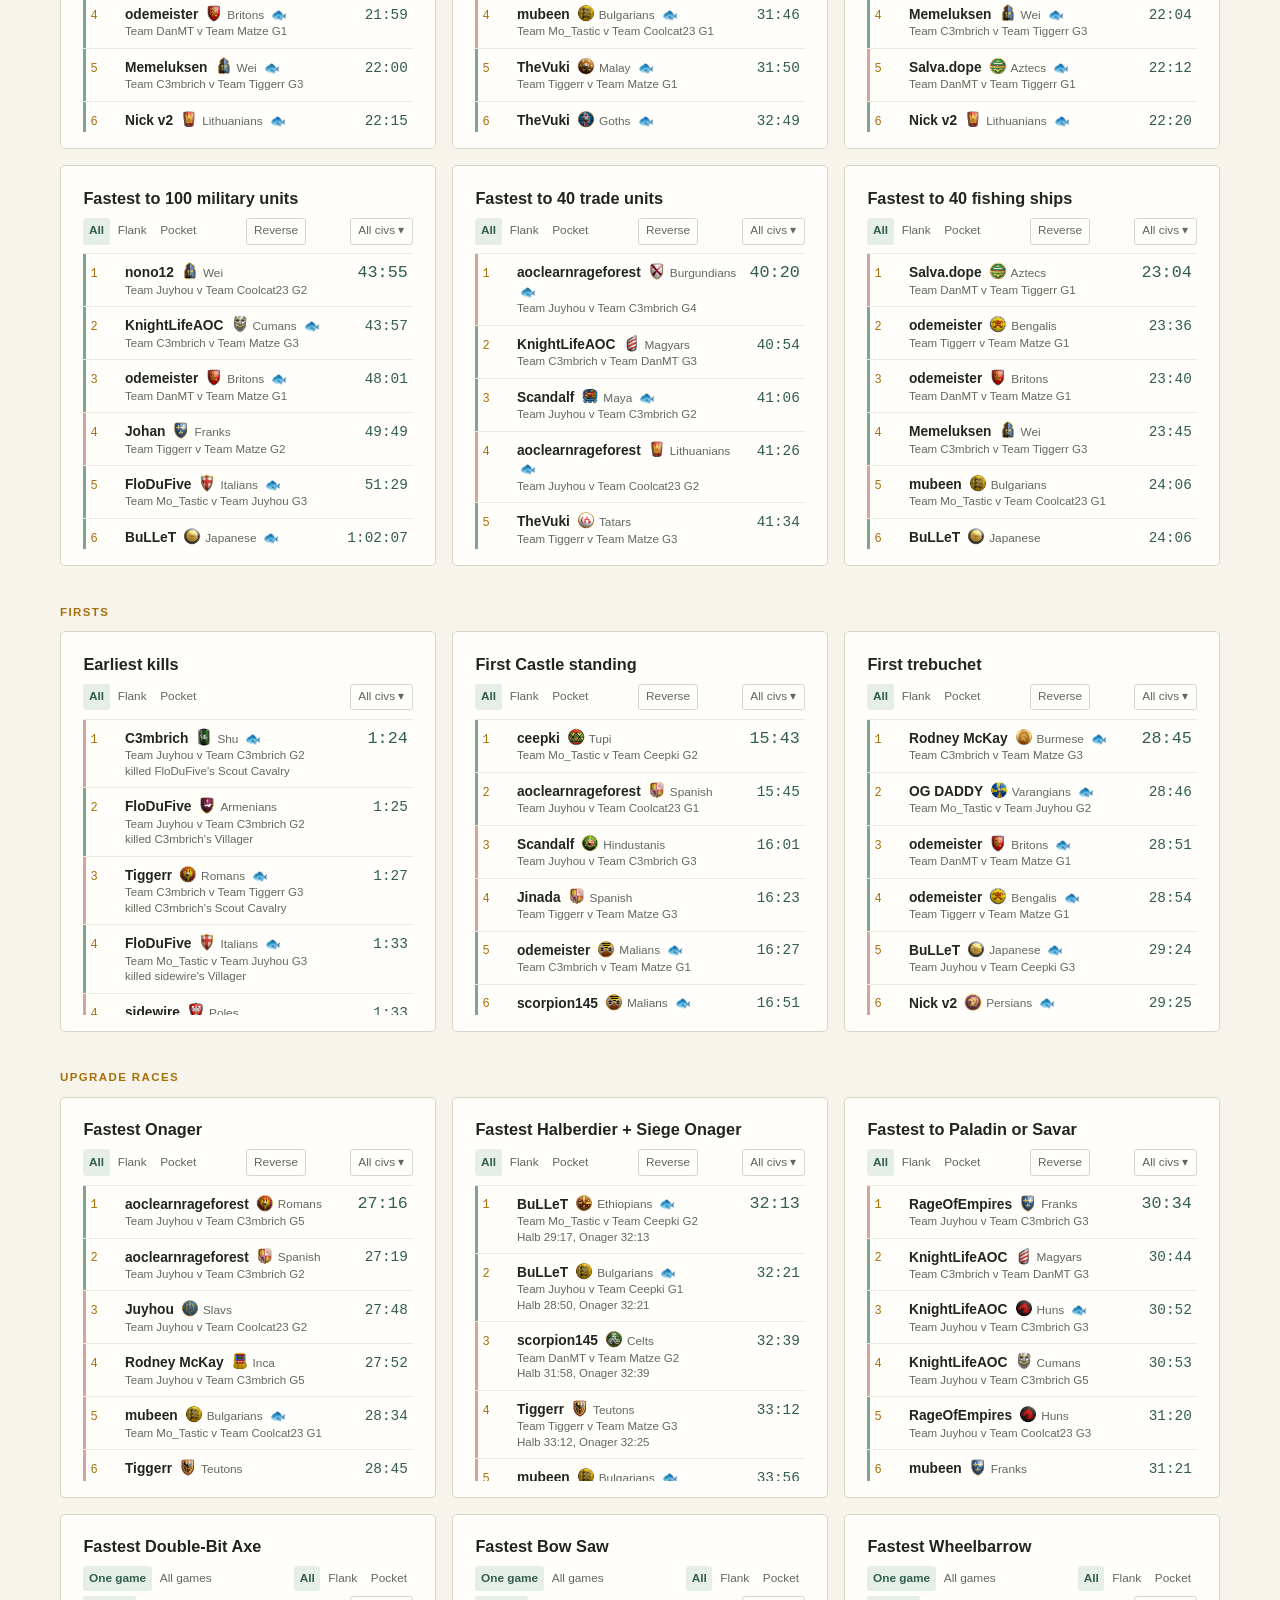
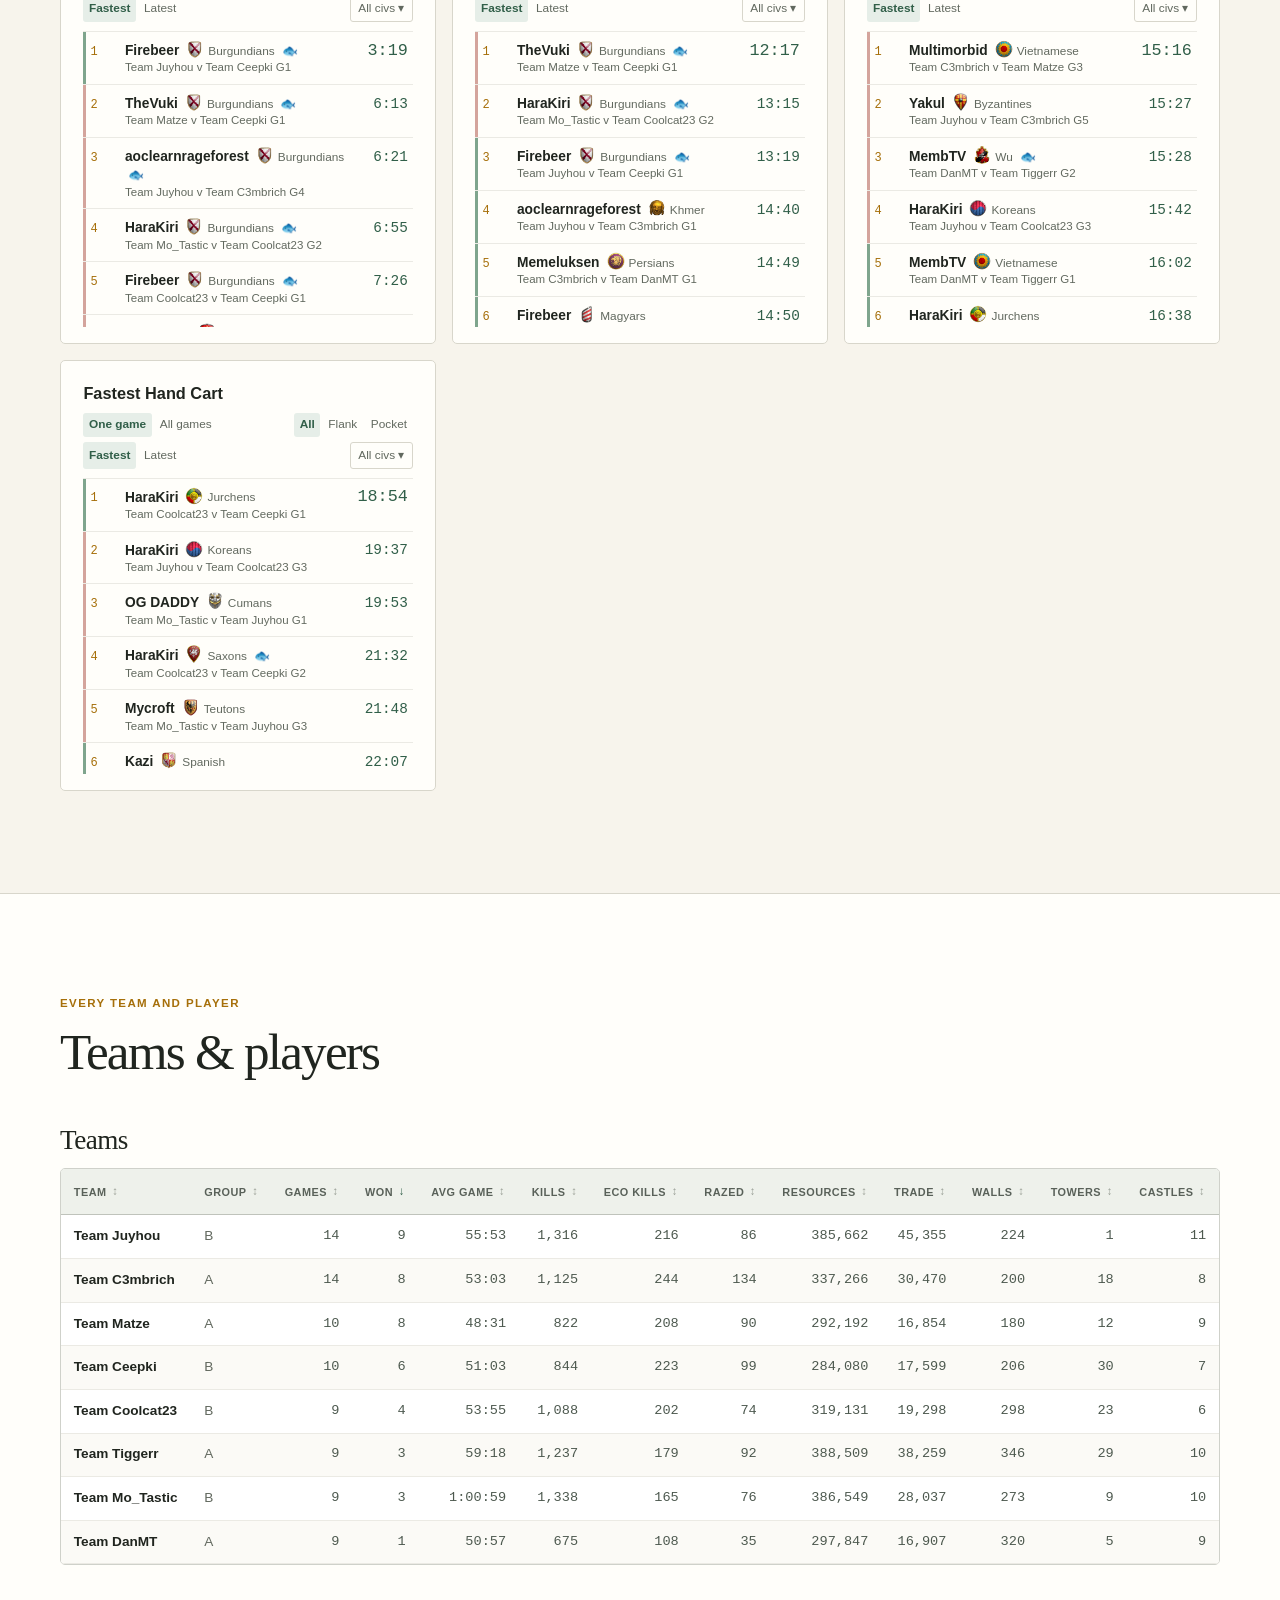
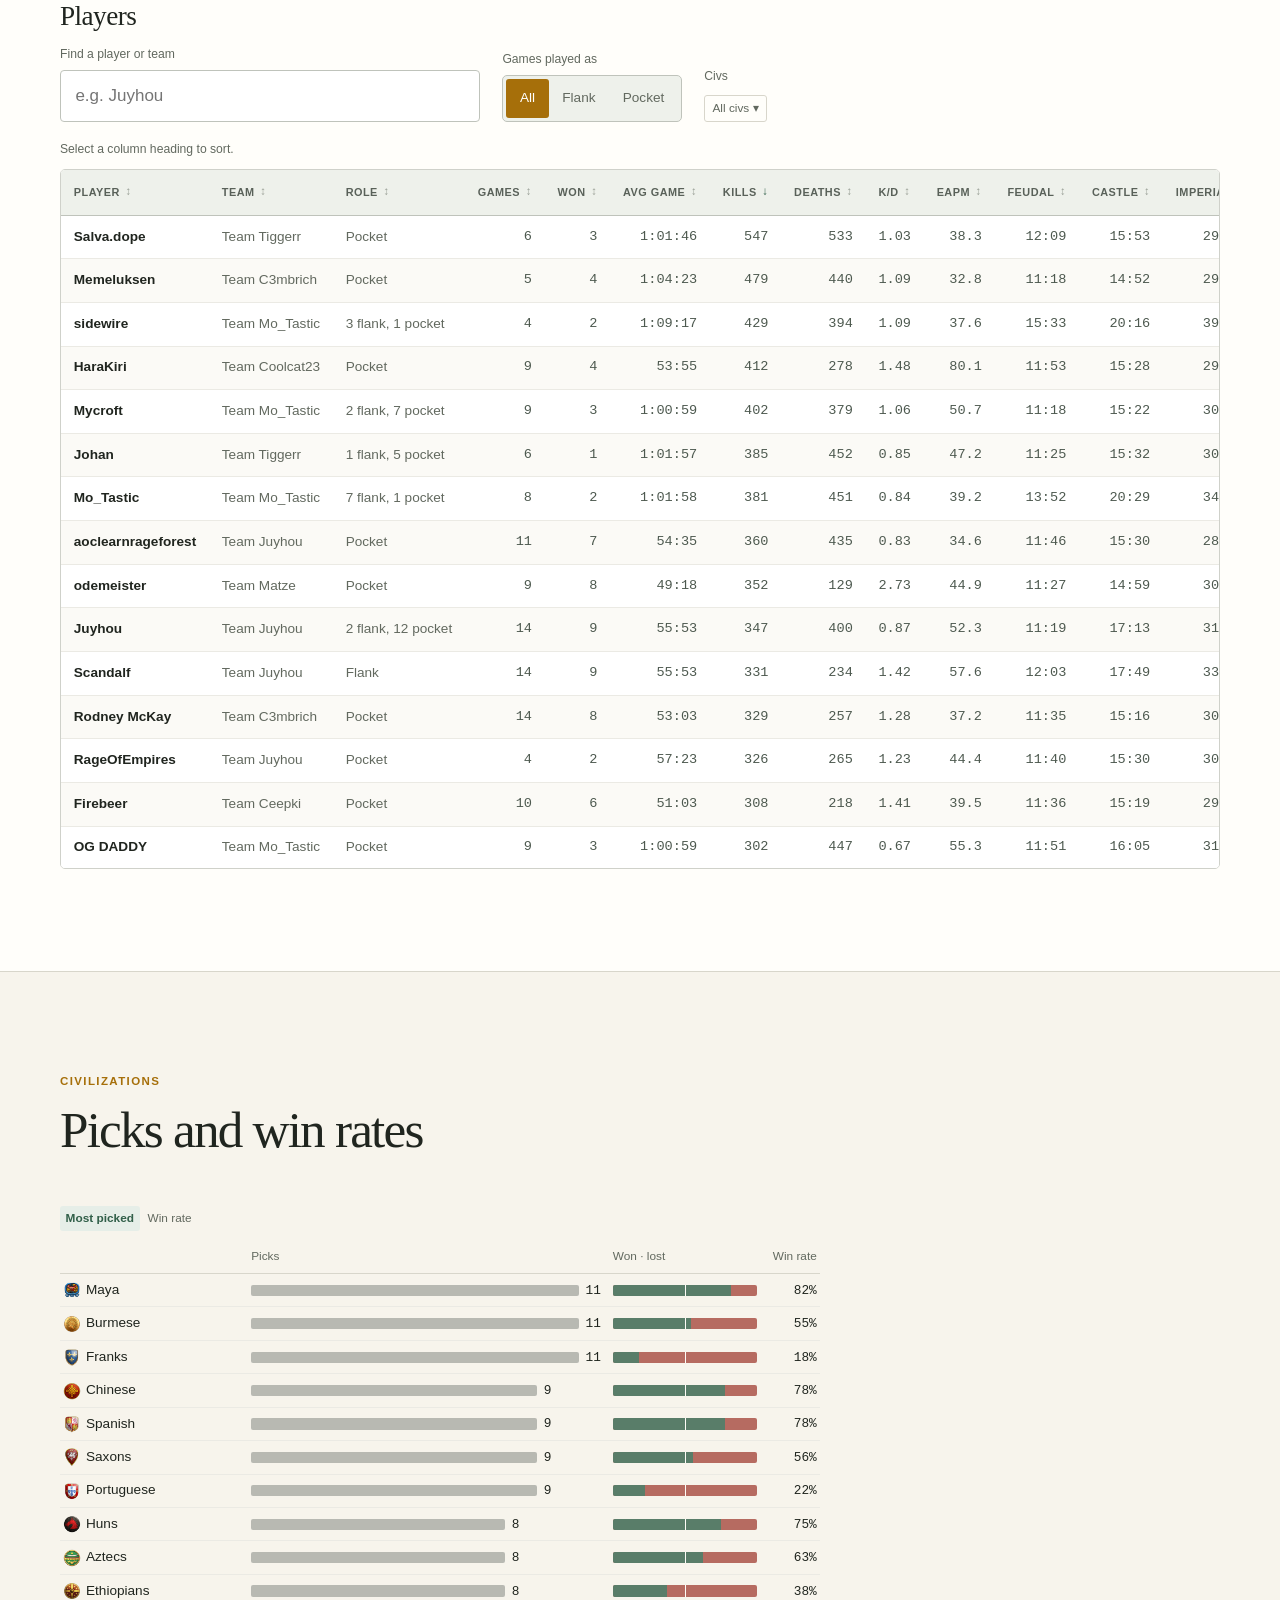
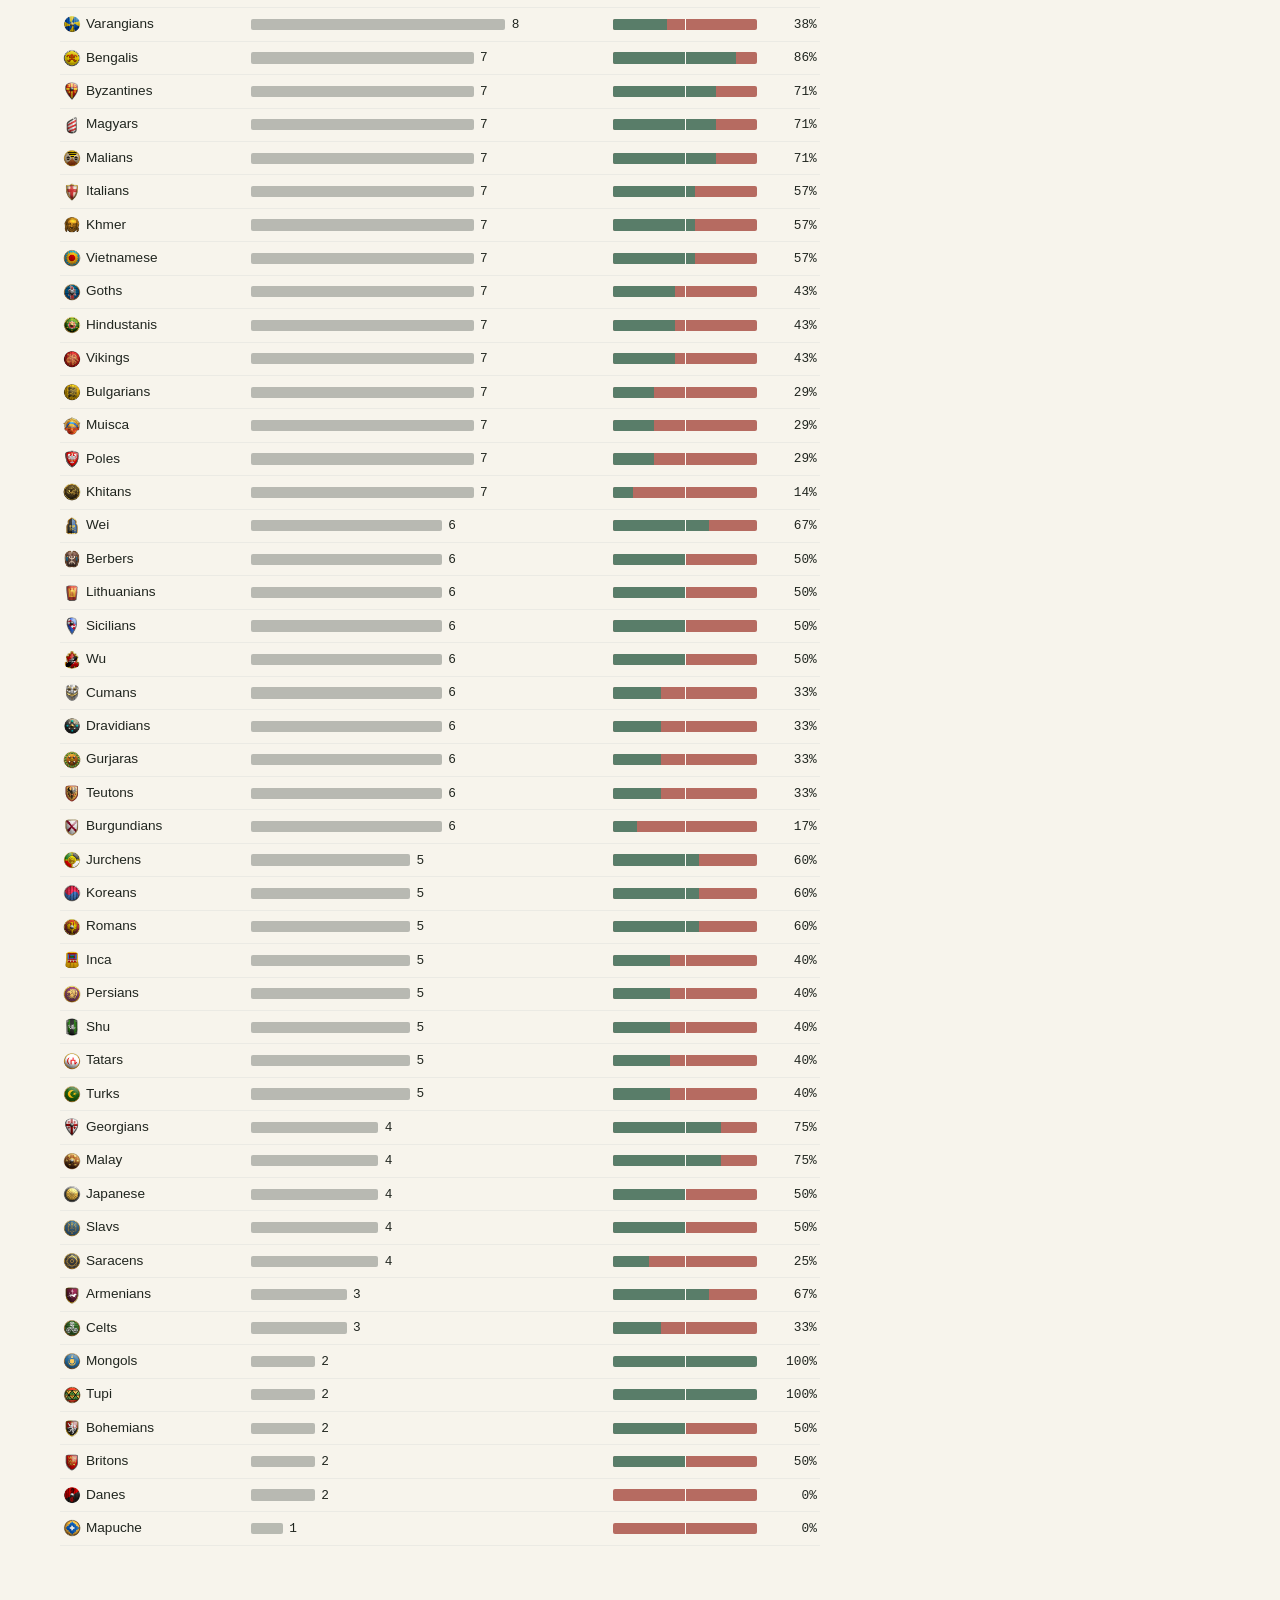
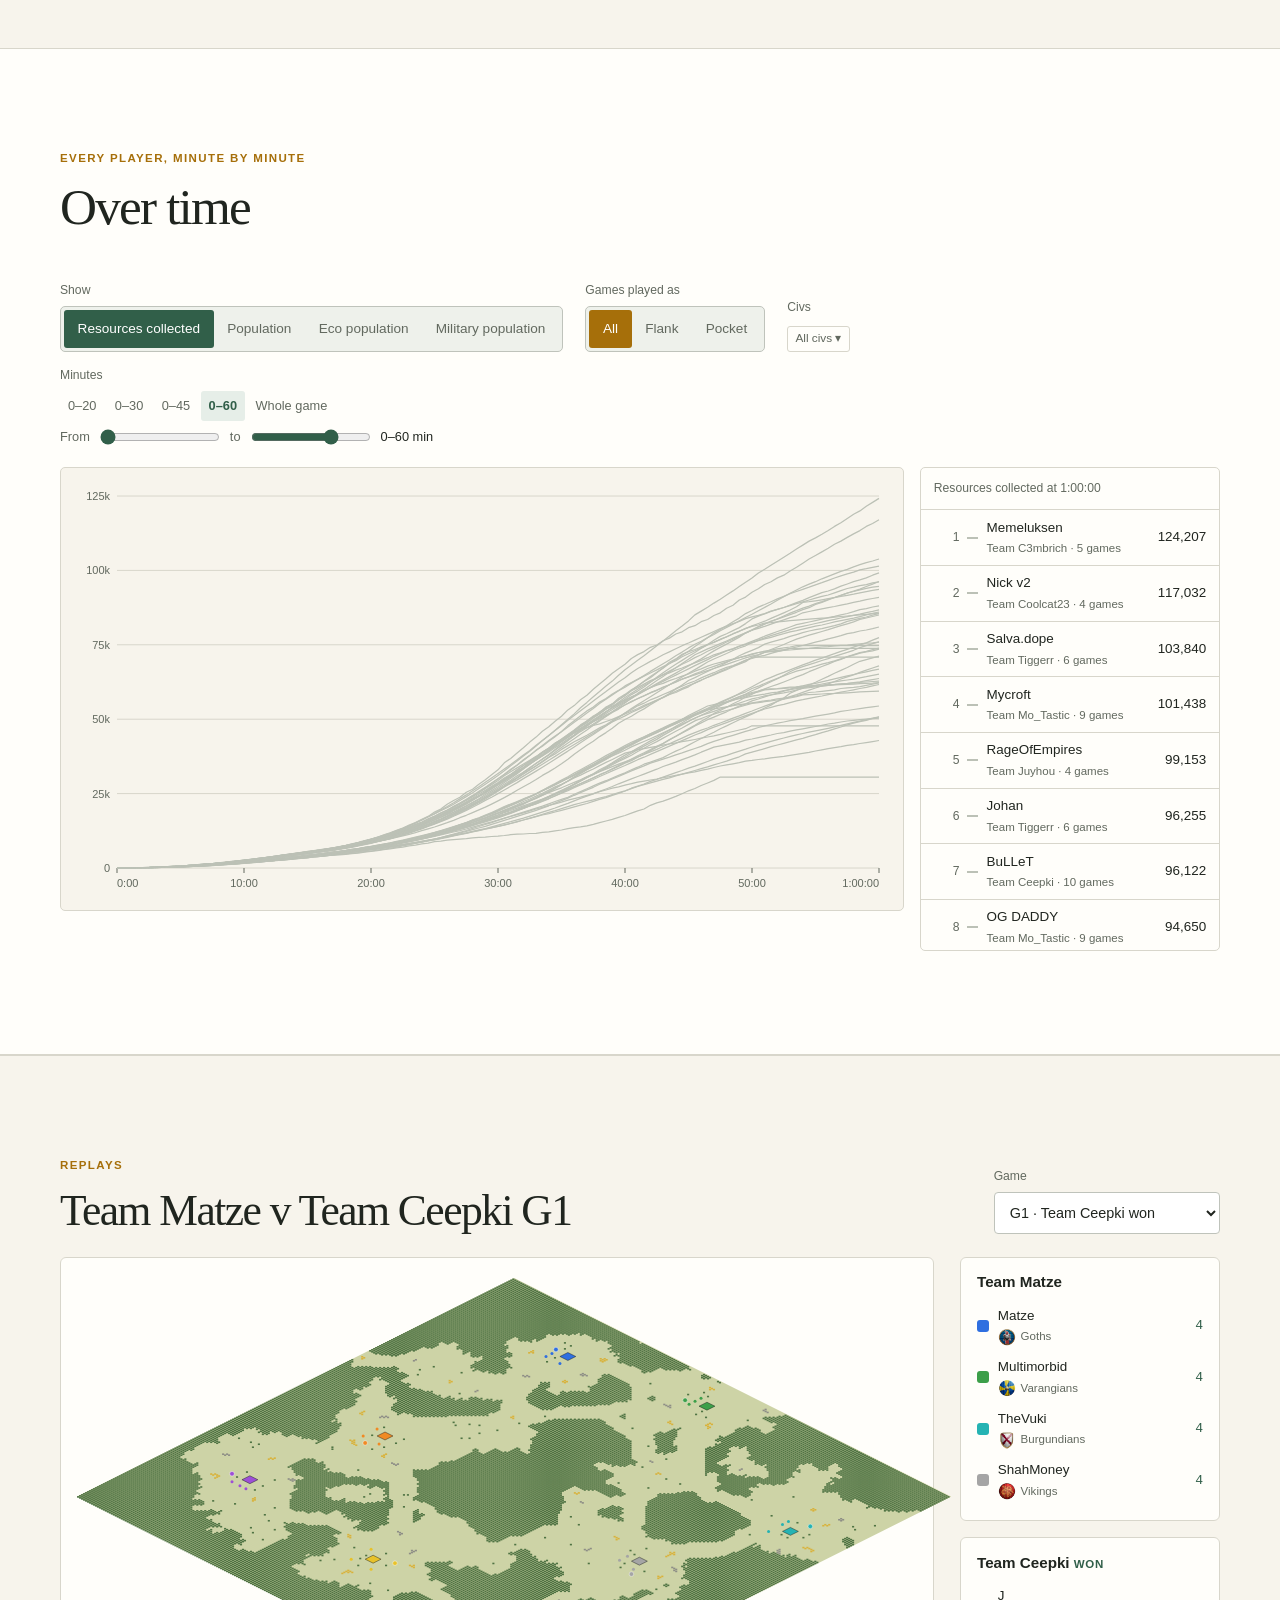
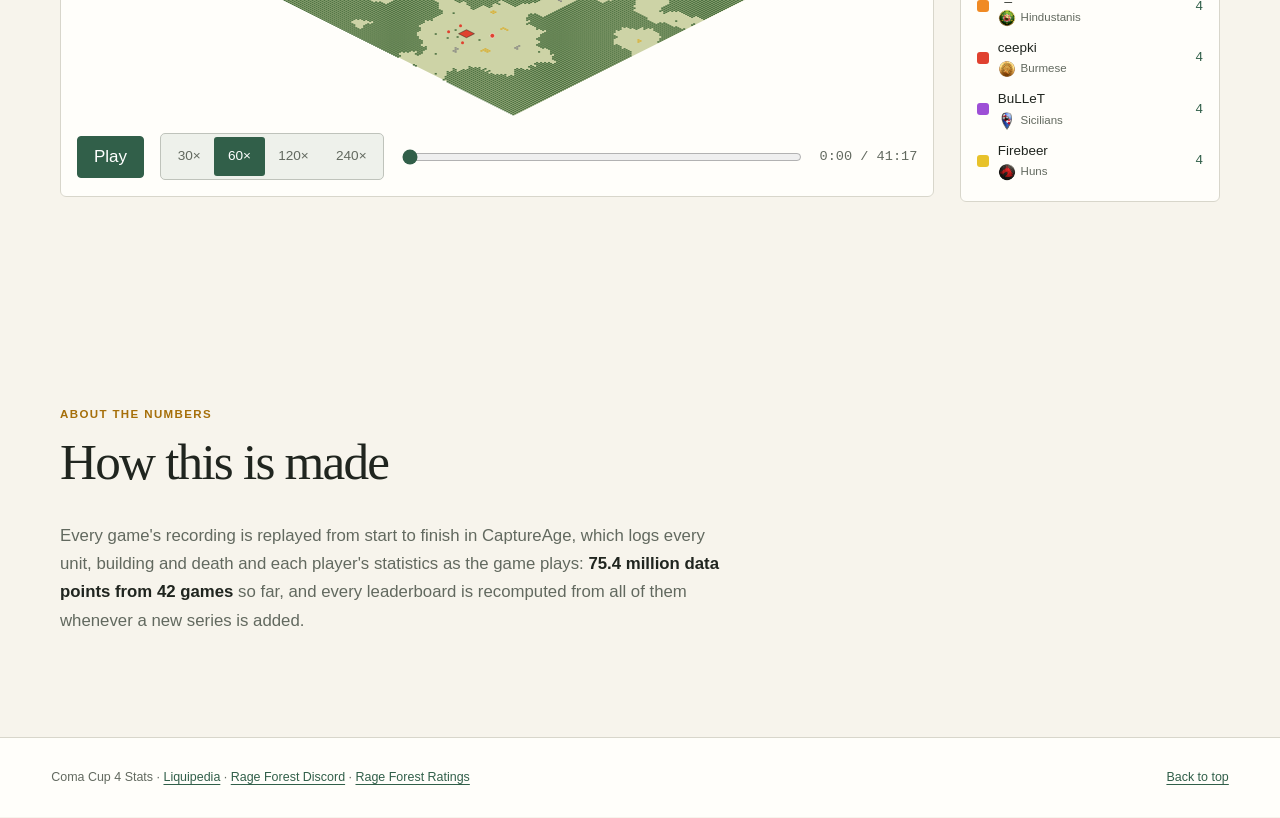
==== commit a7c63a1a: "Update the site, data through round 4: 42 games" ====
--- a/site/index.html
+++ b/site/index.html
@@ -9,9 +9,9 @@
   <meta property="og:description" content="Standings, records and oddities from Coma Cup 4">
   <meta property="og:type" content="website">
   <meta property="og:url" content="https://oldxavier.github.io/coma-cup-4/">
-  <link rel="stylesheet" href="assets/site.css?v=2ae72a5c31">
-  <script src="assets/site.js?v=2ae72a5c31" defer></script>
-  <script src="assets/replay.js?v=2ae72a5c31" defer></script>
+  <link rel="stylesheet" href="assets/site.css?v=bbfd263cee">
+  <script src="assets/site.js?v=bbfd263cee" defer></script>
+  <script src="assets/replay.js?v=bbfd263cee" defer></script>
   <script data-goatcounter="https://oldxavier.goatcounter.com/count" async src="https://gc.zgo.at/count.js"></script>
   <script>navigator.webdriver || fetch("https://oldxavier-sites.pages.dev/v?p=" + encodeURIComponent(location.pathname), {method: "POST", mode: "no-cors", keepalive: true}).catch(() => {});</script>
 </head>
--- a/site/assets/site.css
+++ b/site/assets/site.css
@@ -424,6 +424,7 @@
 .board li .who small { color: var(--muted); font-size: .72rem; font-weight: 400; }
 .board li .who .civ { display: inline; margin-left: .2rem; color: var(--muted); font-size: .74rem; font-weight: 400; white-space: nowrap; }
 .board li .who .emblem { margin-right: .25rem; vertical-align: -.2rem; }
+.board li .who .fish { margin-left: .2rem; font-size: .8rem; font-weight: 400; }
 .board li .val { color: var(--green); font: 500 .9rem var(--mono); text-align: right; white-space: nowrap; }
 .board li:first-child .val { font-size: 1.05rem; }
 /* the whole list, scrolling inside the card, so every card keeps its size */
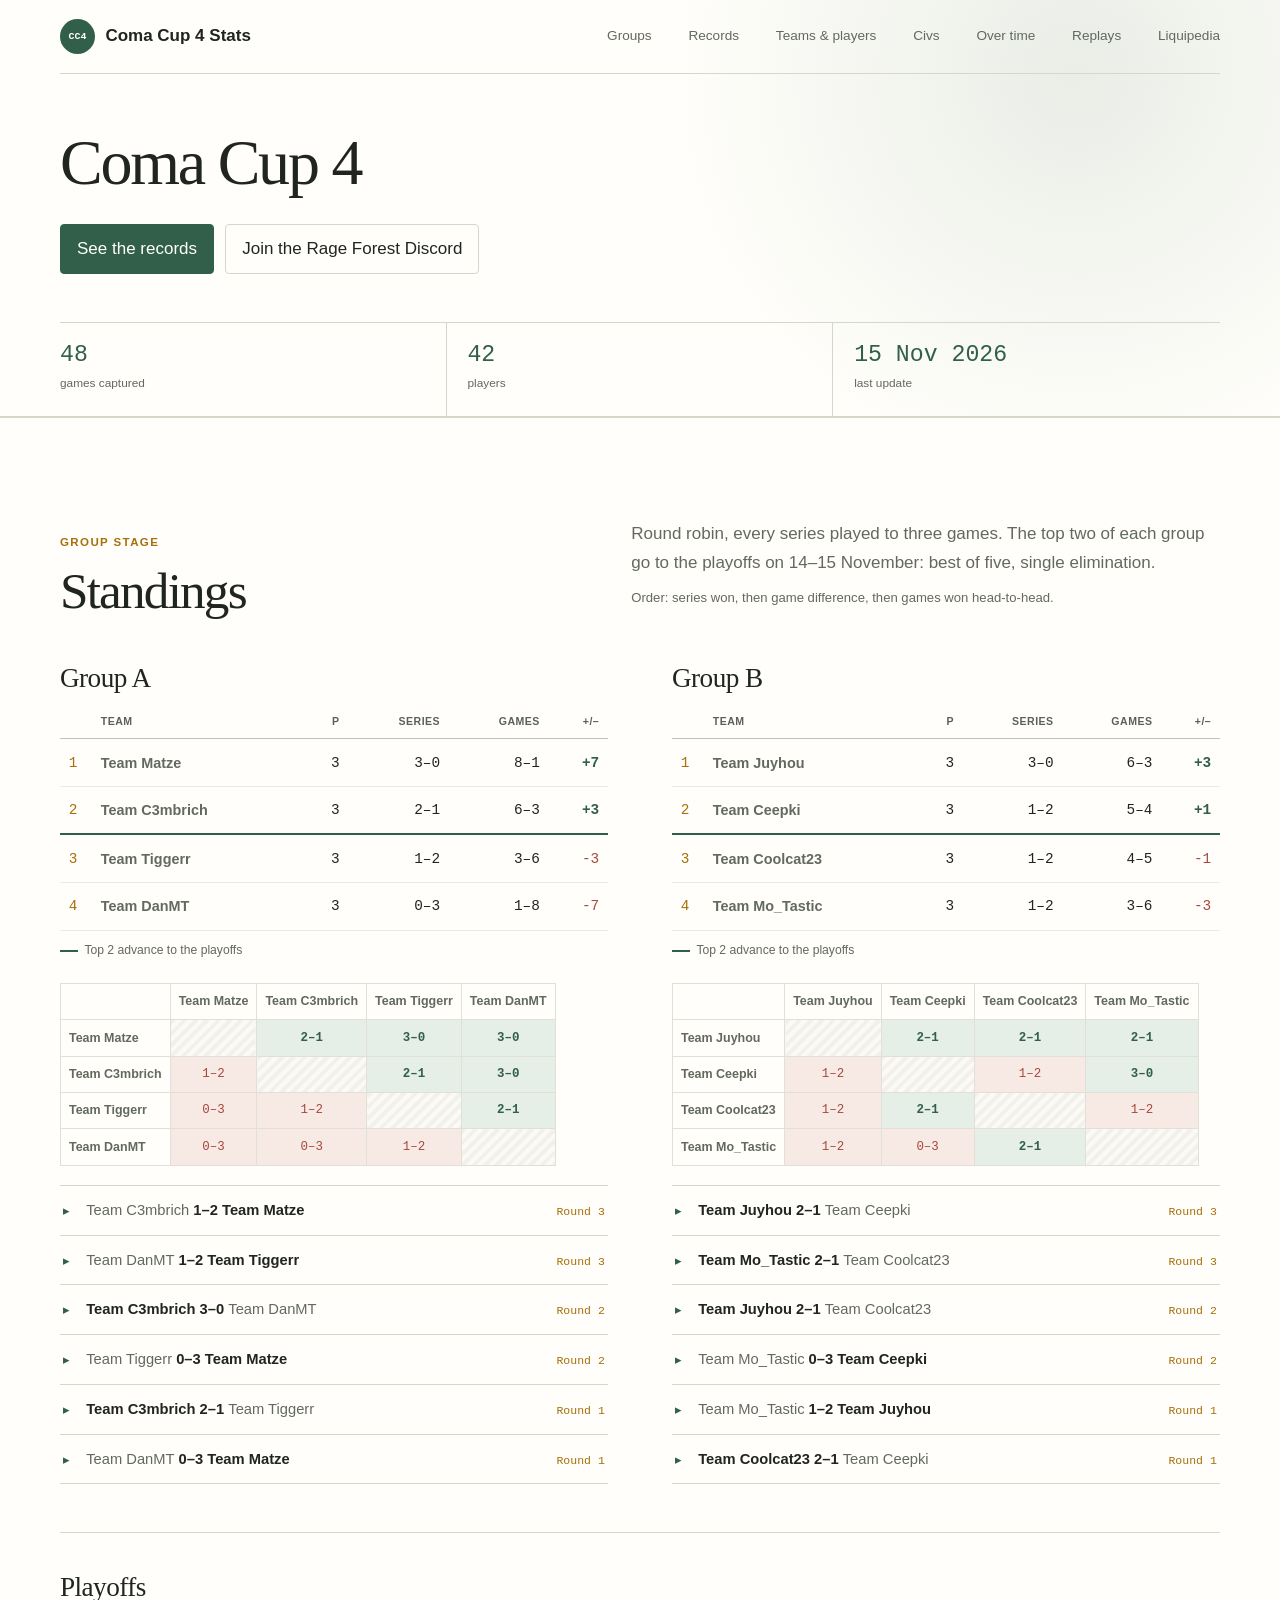
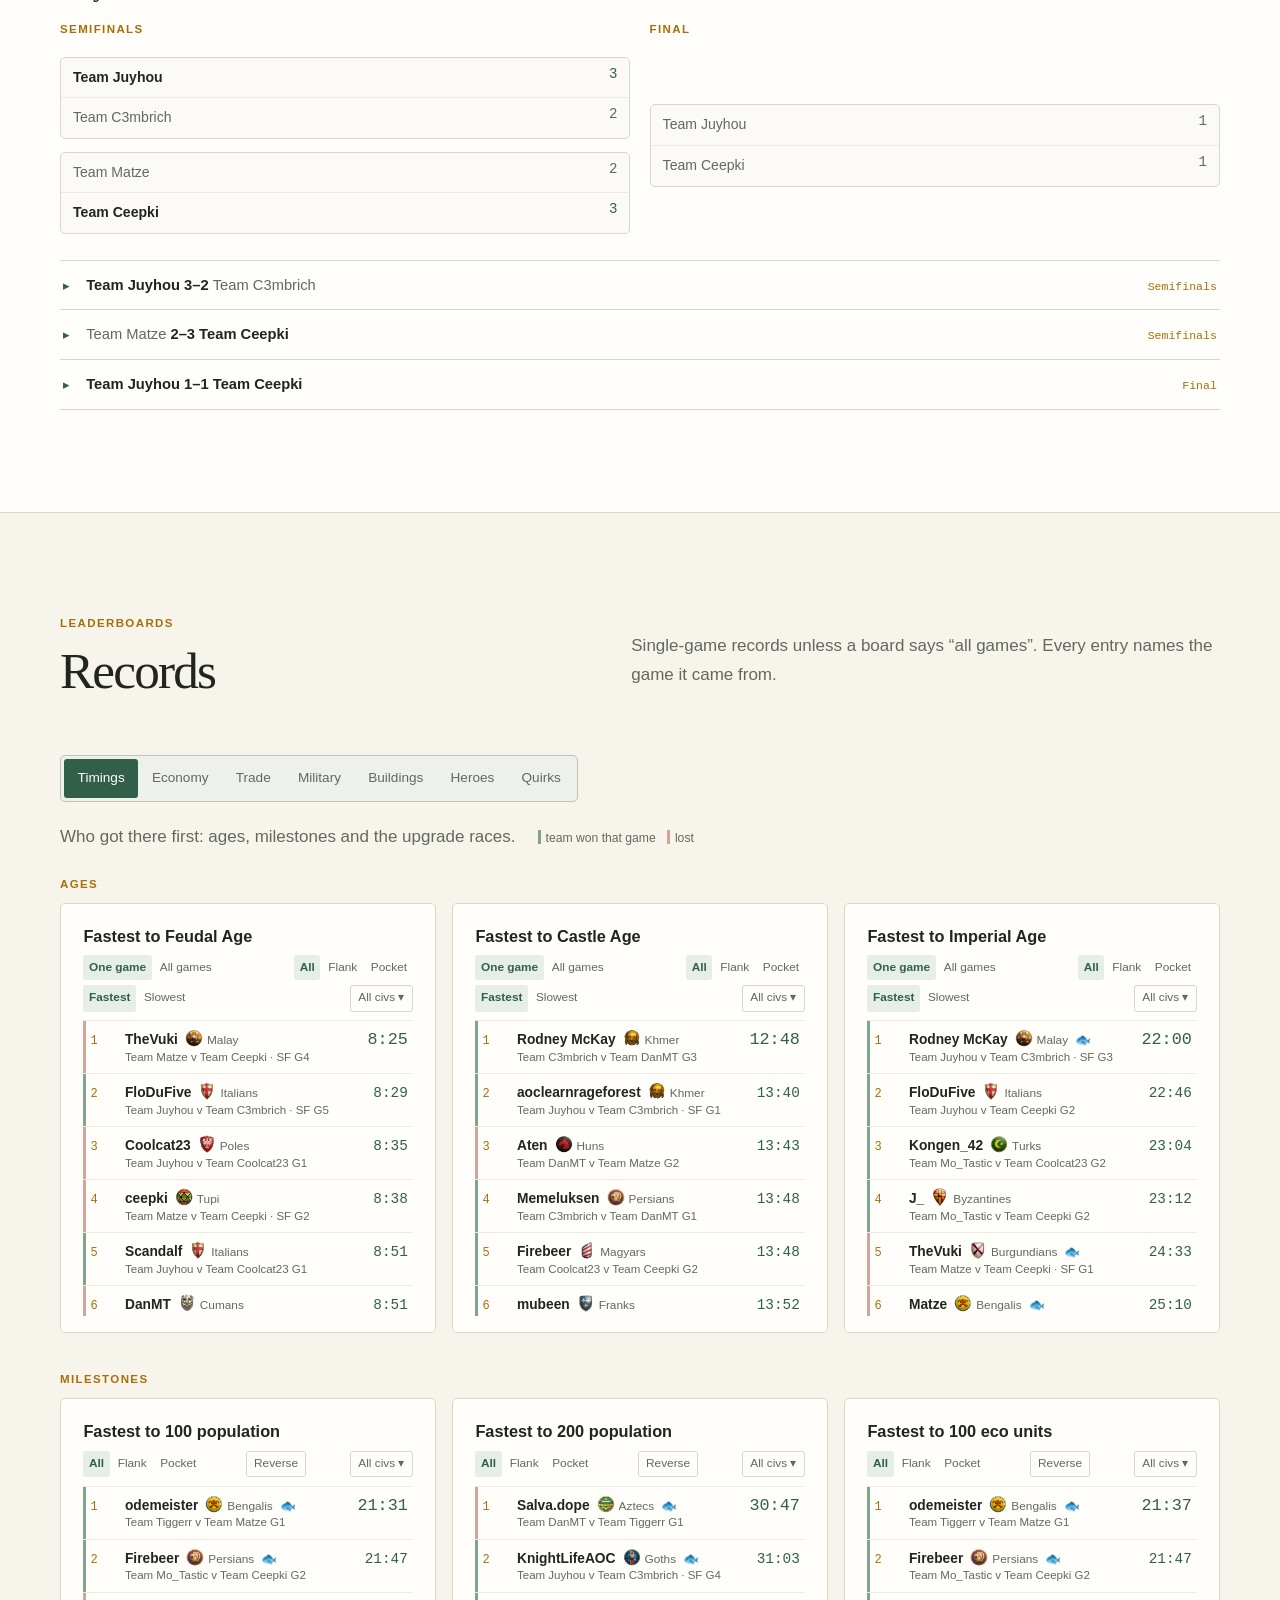
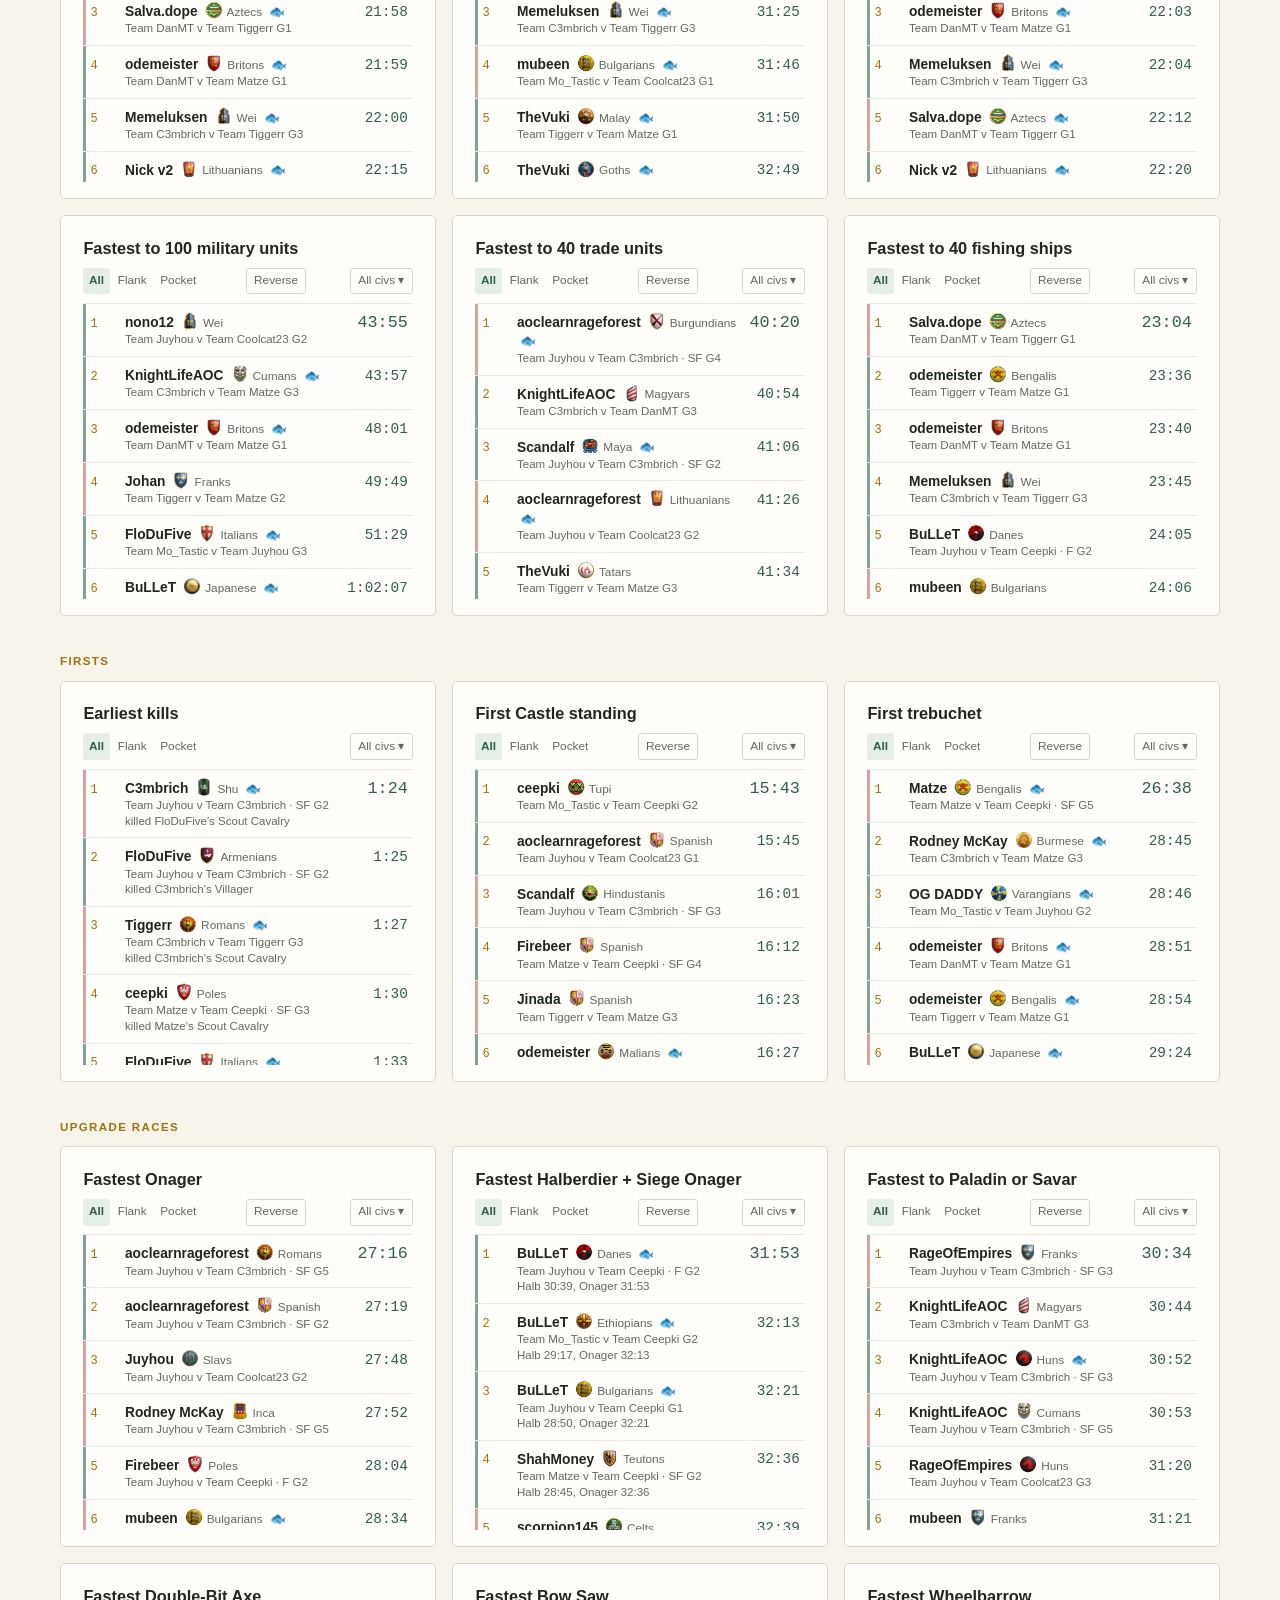
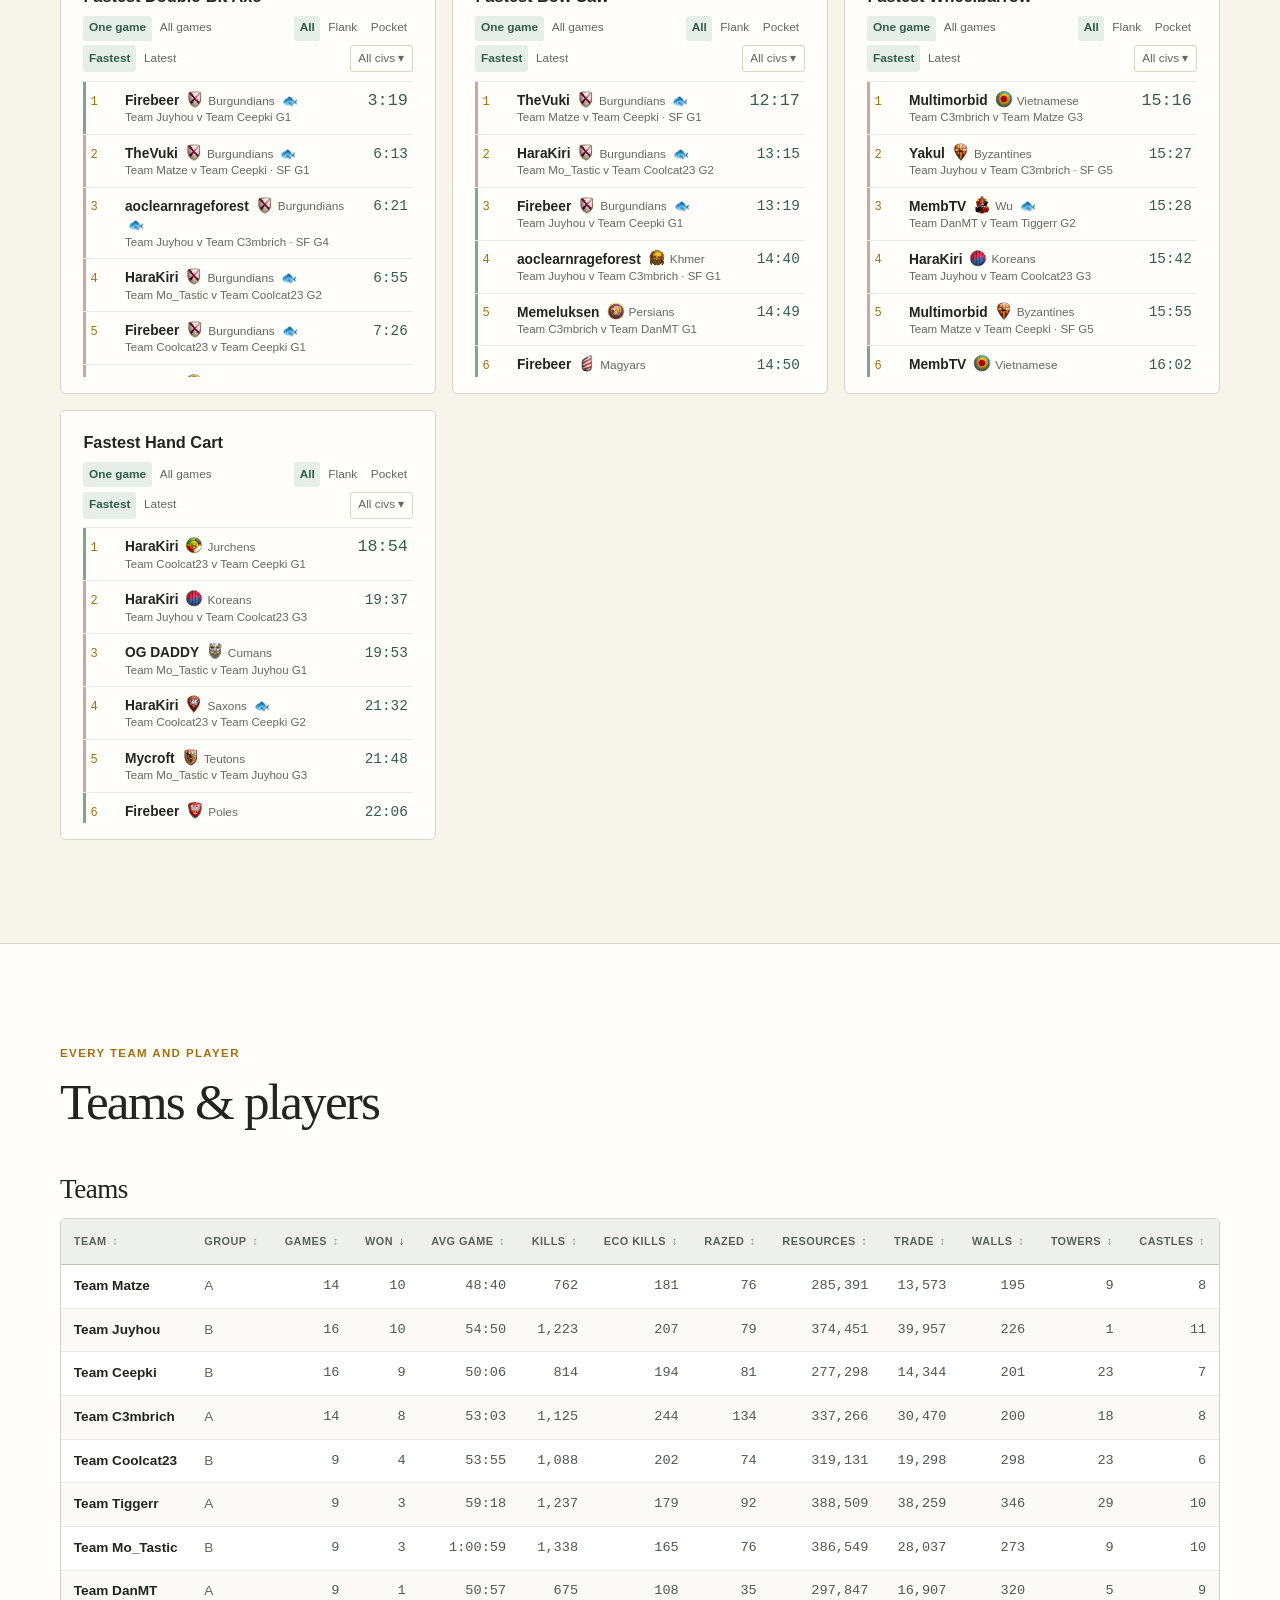
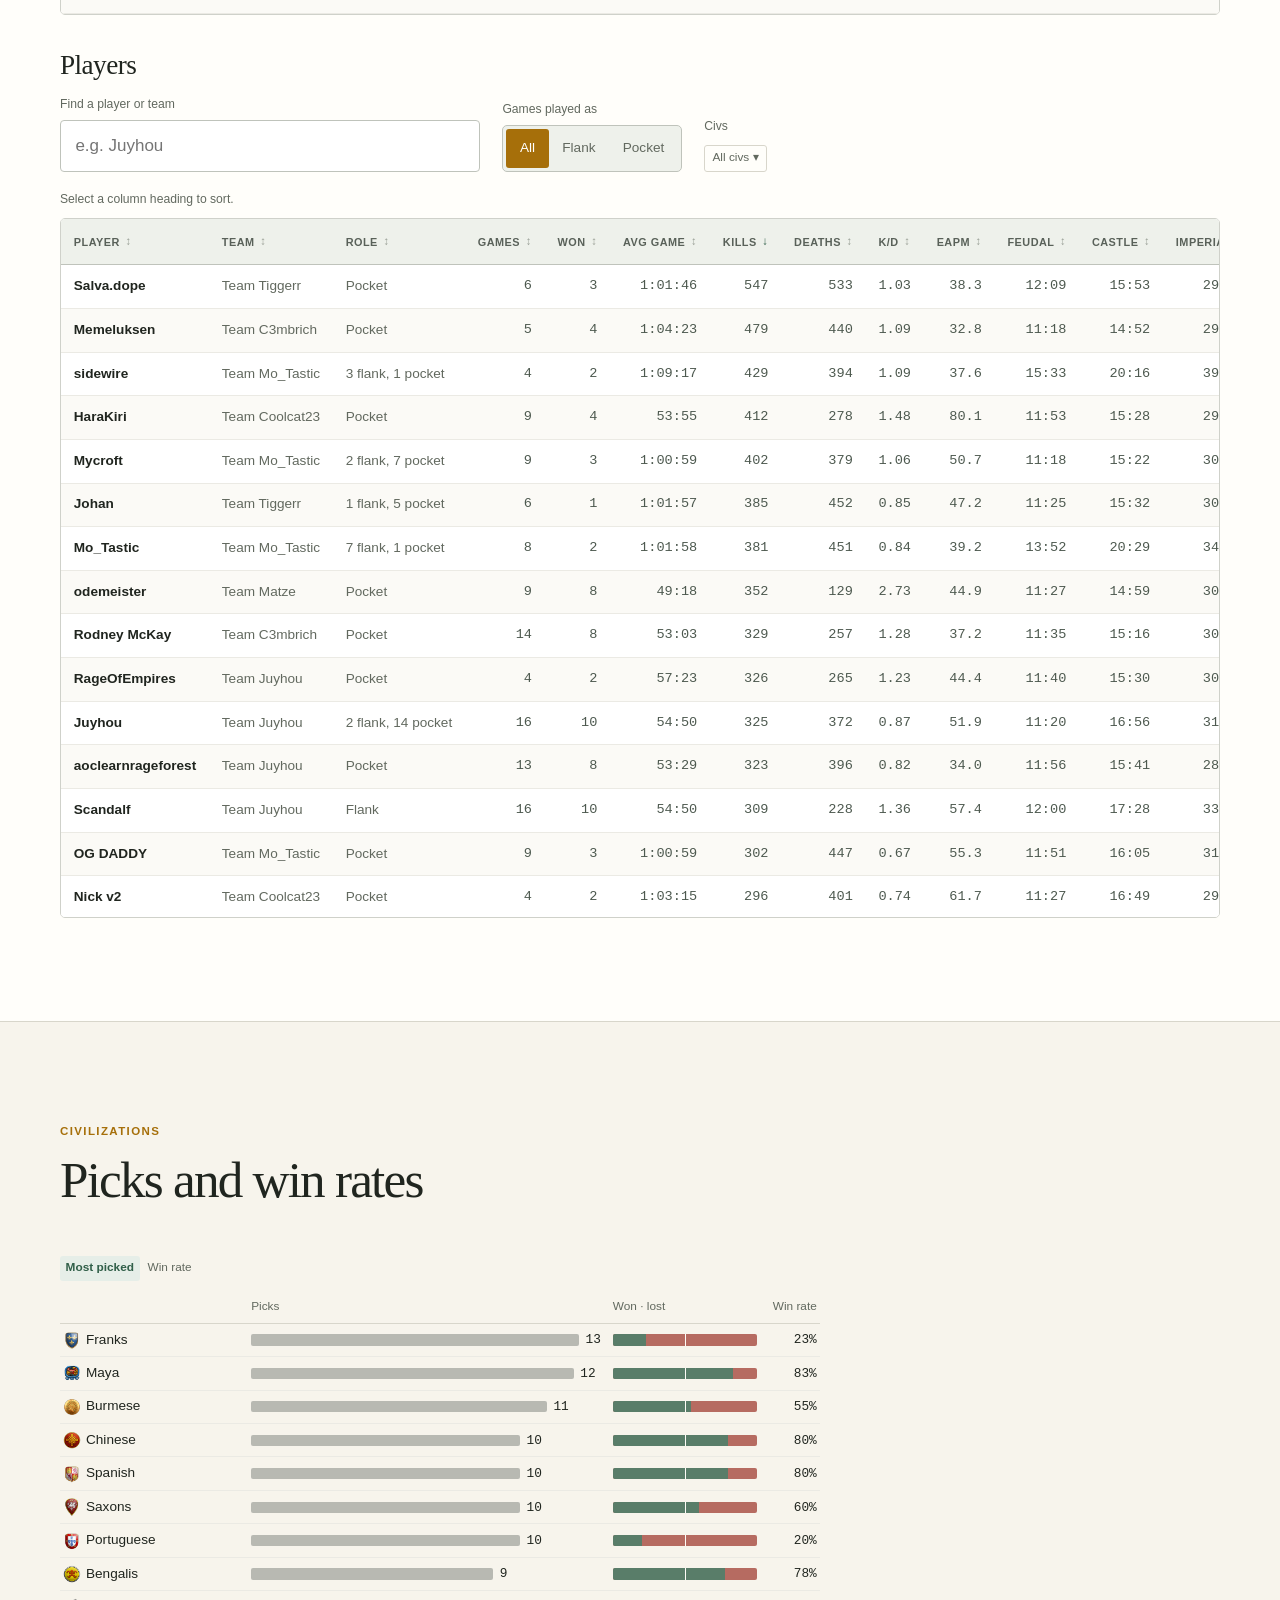
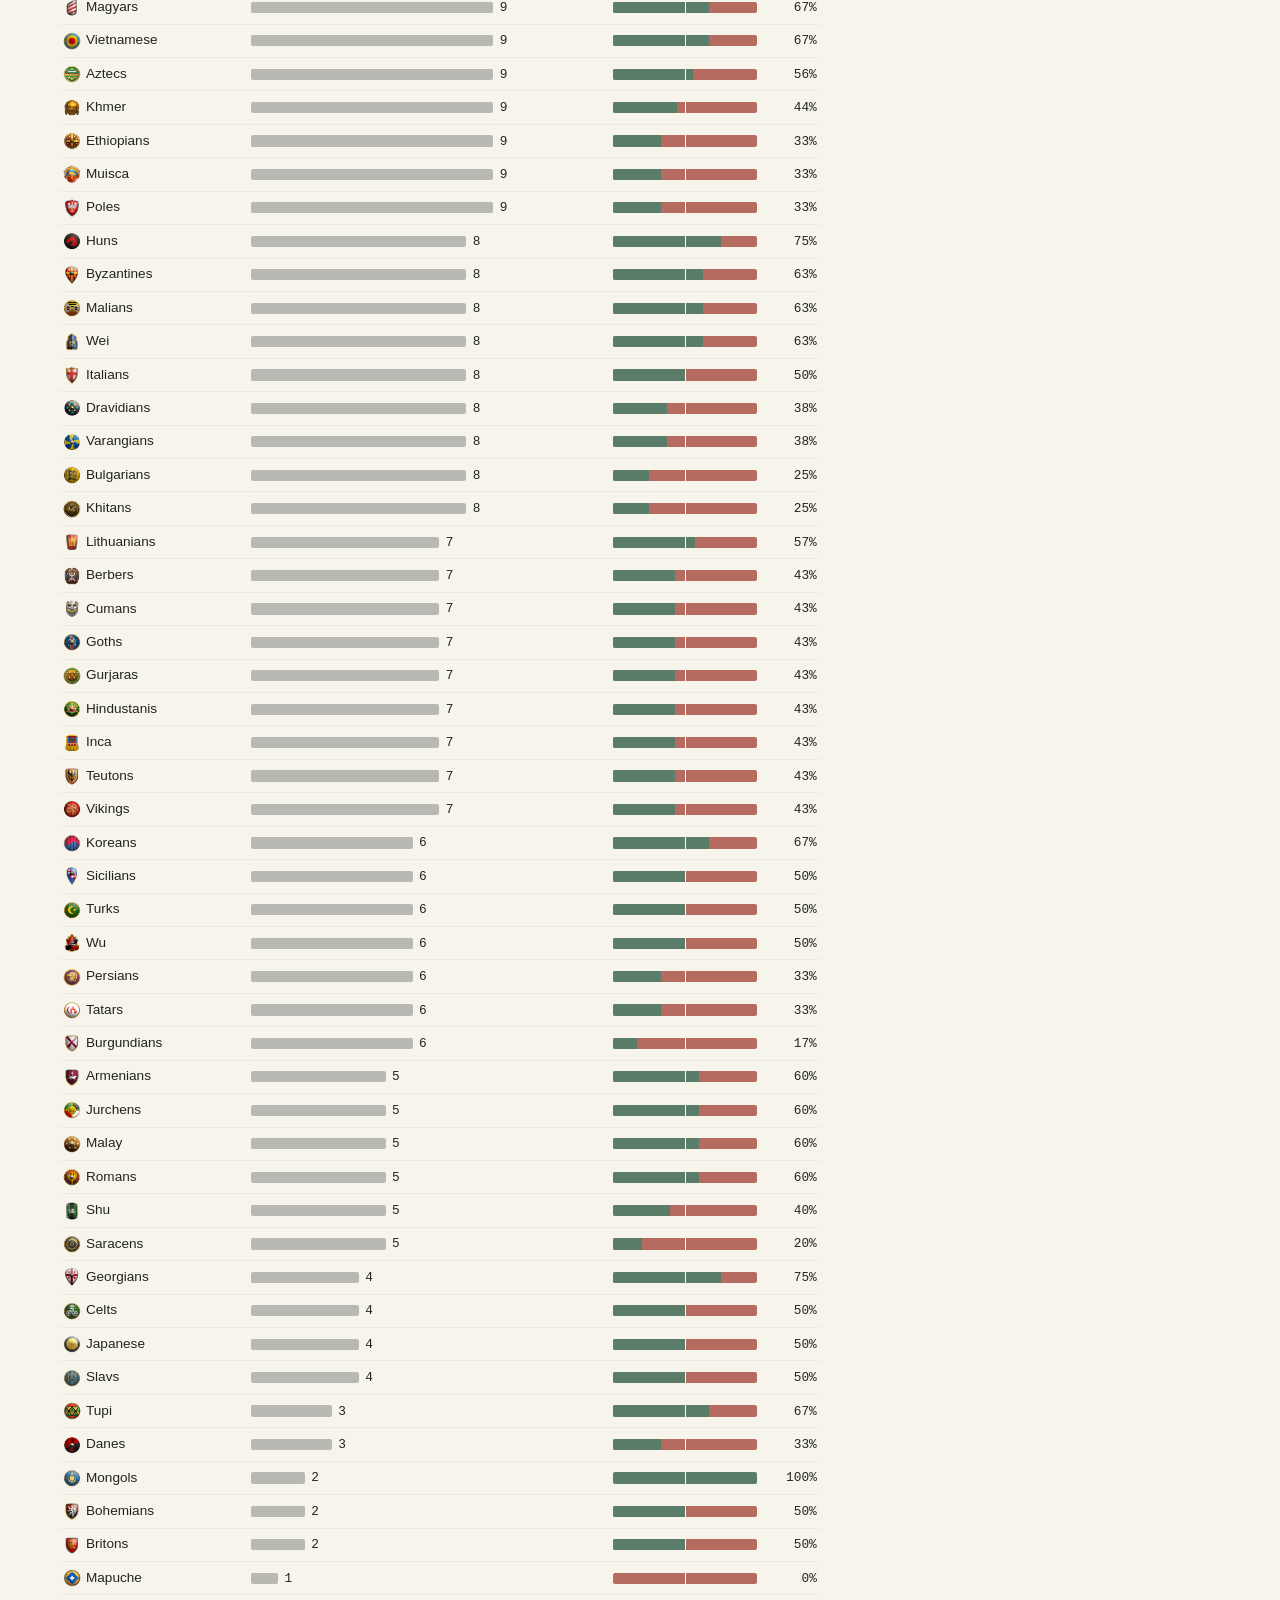
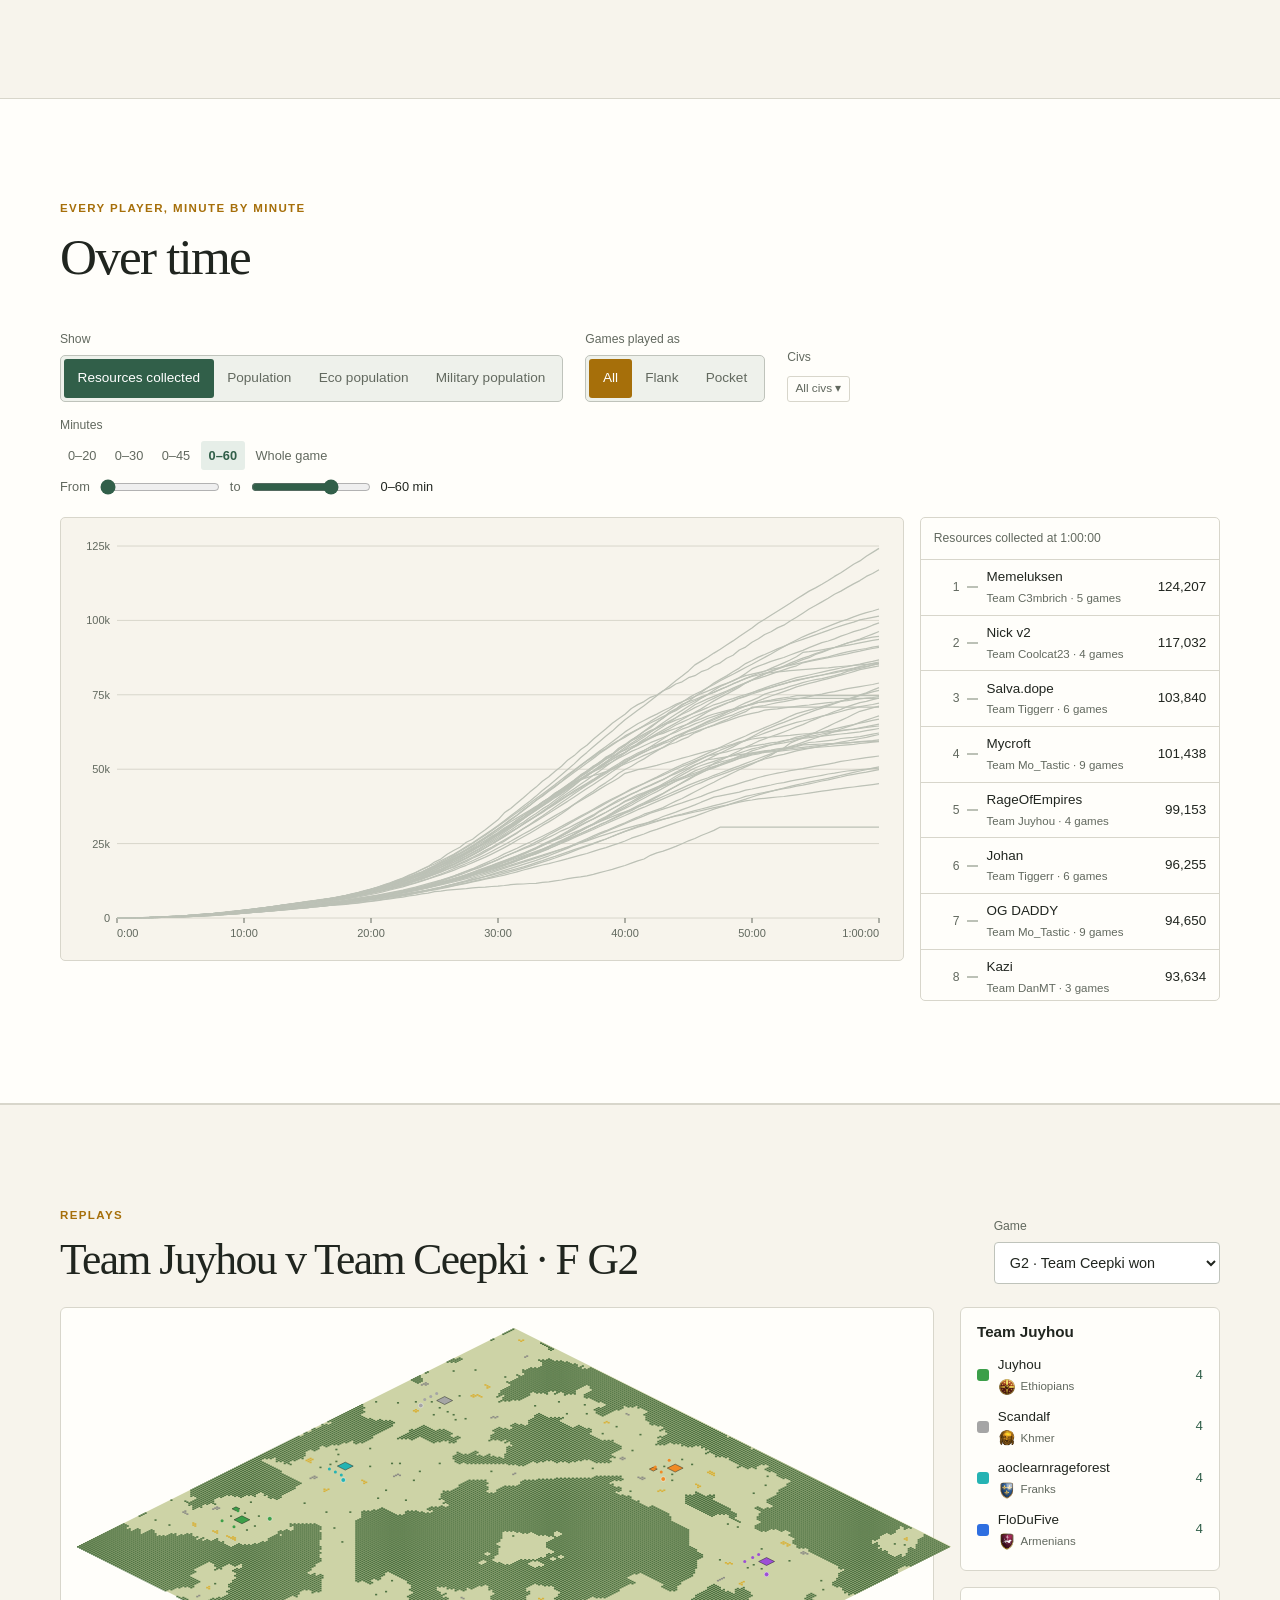
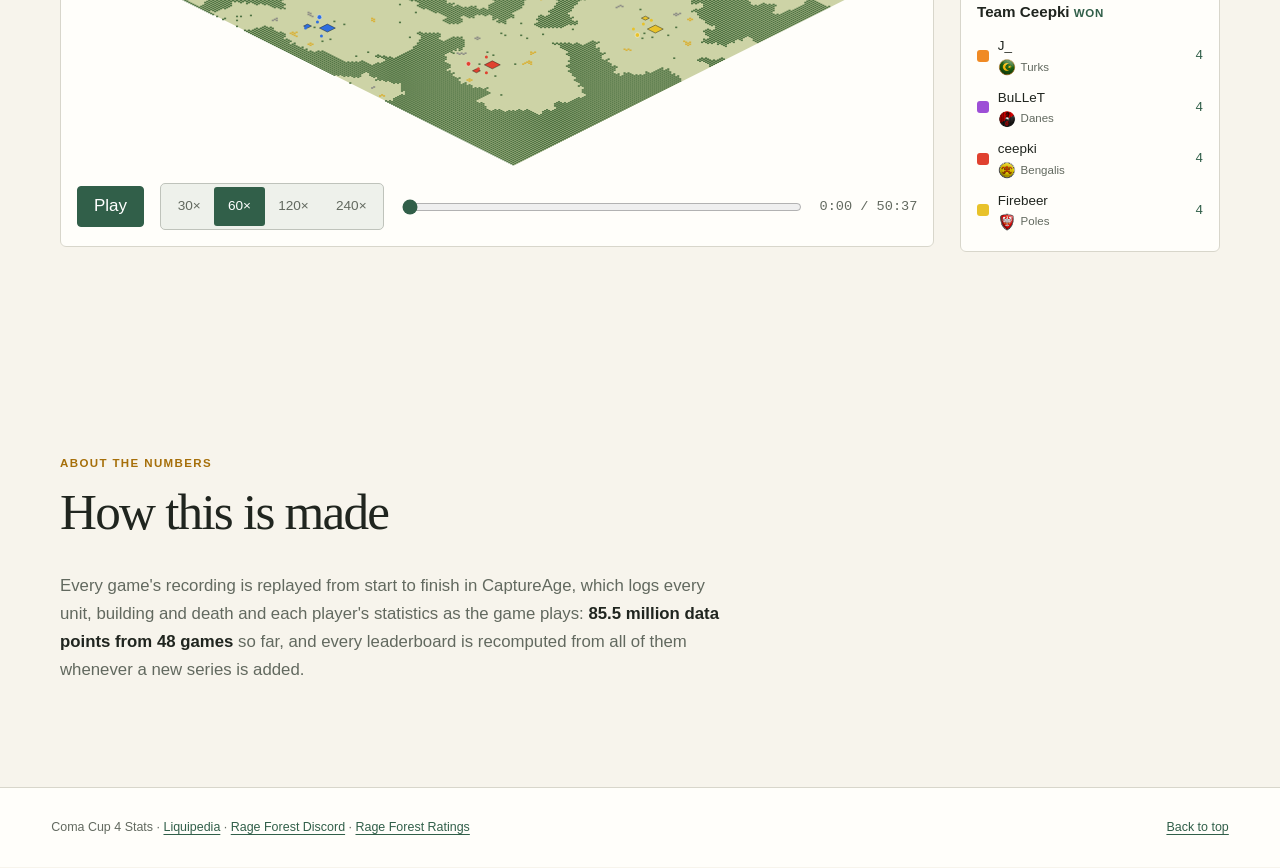
==== commit 6b658fc5: "Update the site, data through round 5: 48 games" ====
--- a/site/index.html
+++ b/site/index.html
@@ -9,9 +9,9 @@
   <meta property="og:description" content="Standings, records and oddities from Coma Cup 4">
   <meta property="og:type" content="website">
   <meta property="og:url" content="https://oldxavier.github.io/coma-cup-4/">
-  <link rel="stylesheet" href="assets/site.css?v=bbfd263cee">
-  <script src="assets/site.js?v=bbfd263cee" defer></script>
-  <script src="assets/replay.js?v=bbfd263cee" defer></script>
+  <link rel="stylesheet" href="assets/site.css?v=c87fe9c5f2">
+  <script src="assets/site.js?v=c87fe9c5f2" defer></script>
+  <script src="assets/replay.js?v=c87fe9c5f2" defer></script>
   <script data-goatcounter="https://oldxavier.goatcounter.com/count" async src="https://gc.zgo.at/count.js"></script>
   <script>navigator.webdriver || fetch("https://oldxavier-sites.pages.dev/v?p=" + encodeURIComponent(location.pathname), {method: "POST", mode: "no-cors", keepalive: true}).catch(() => {});</script>
 </head>
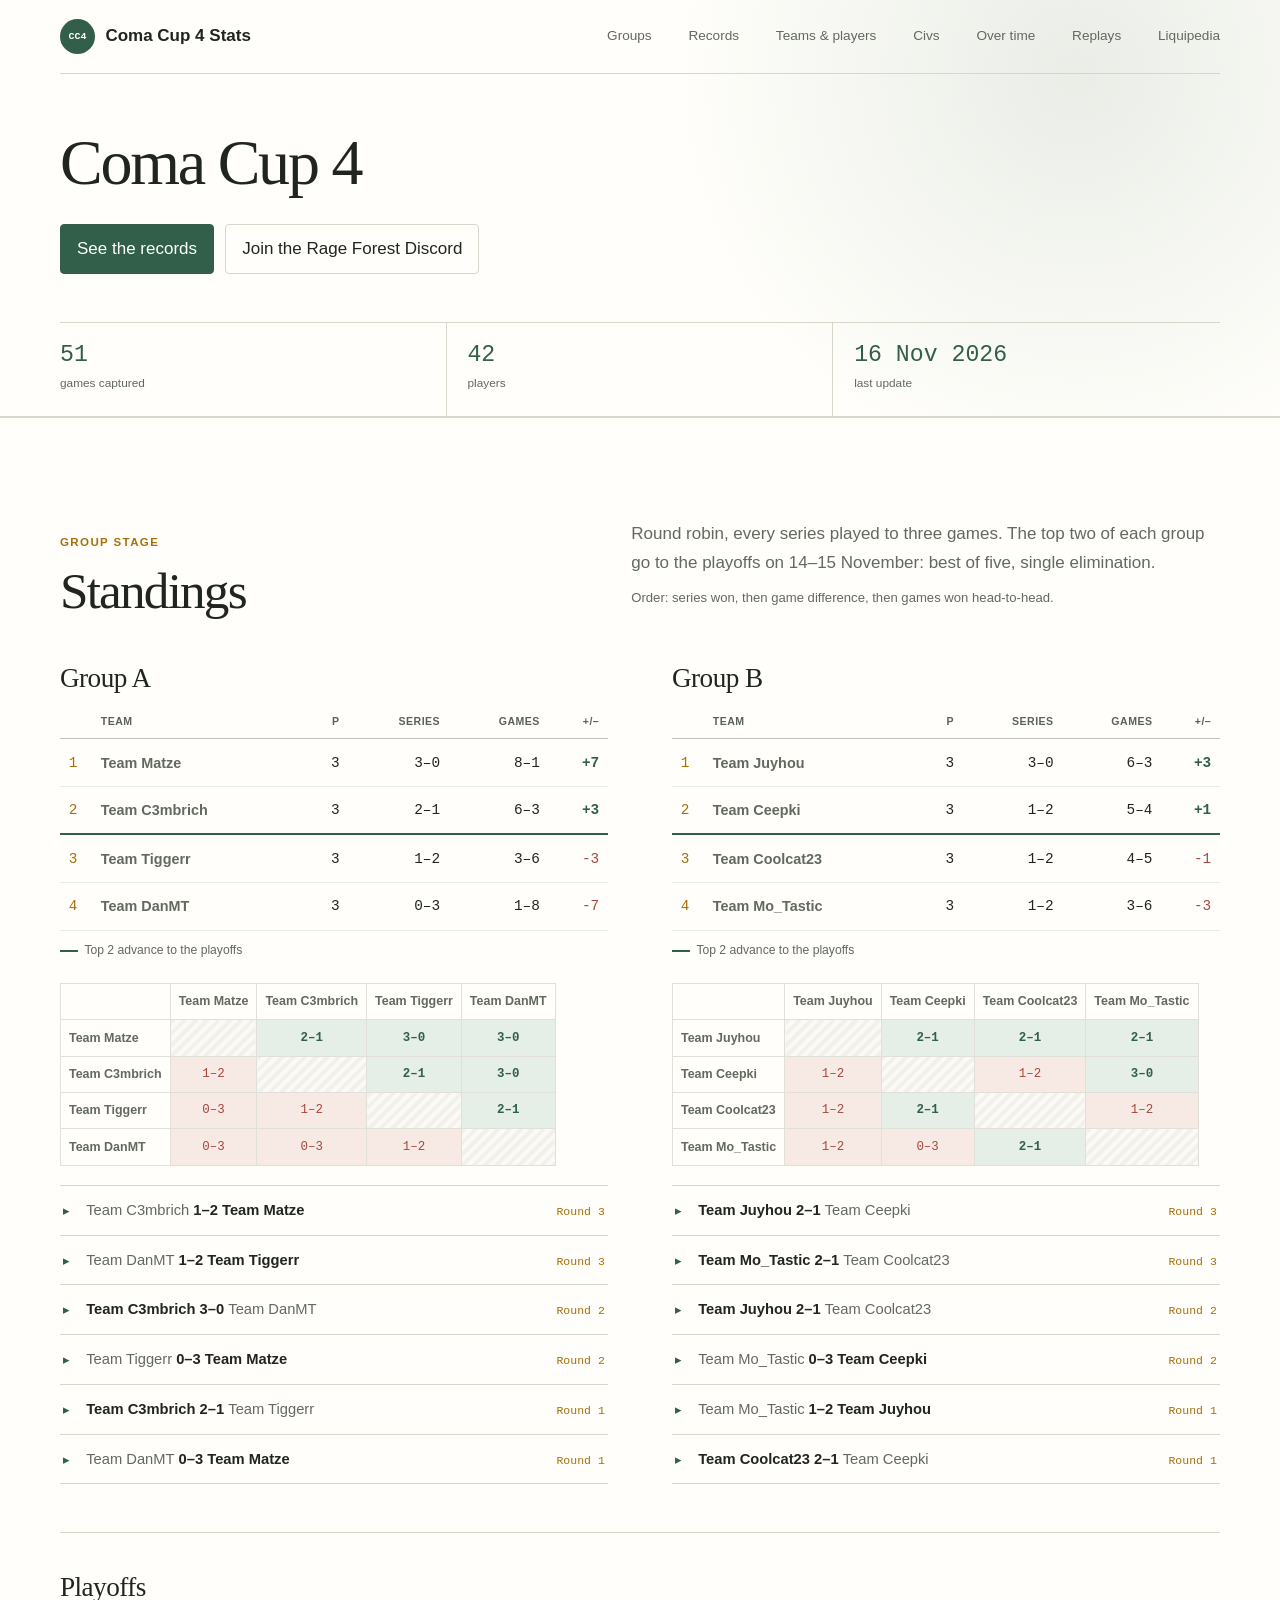
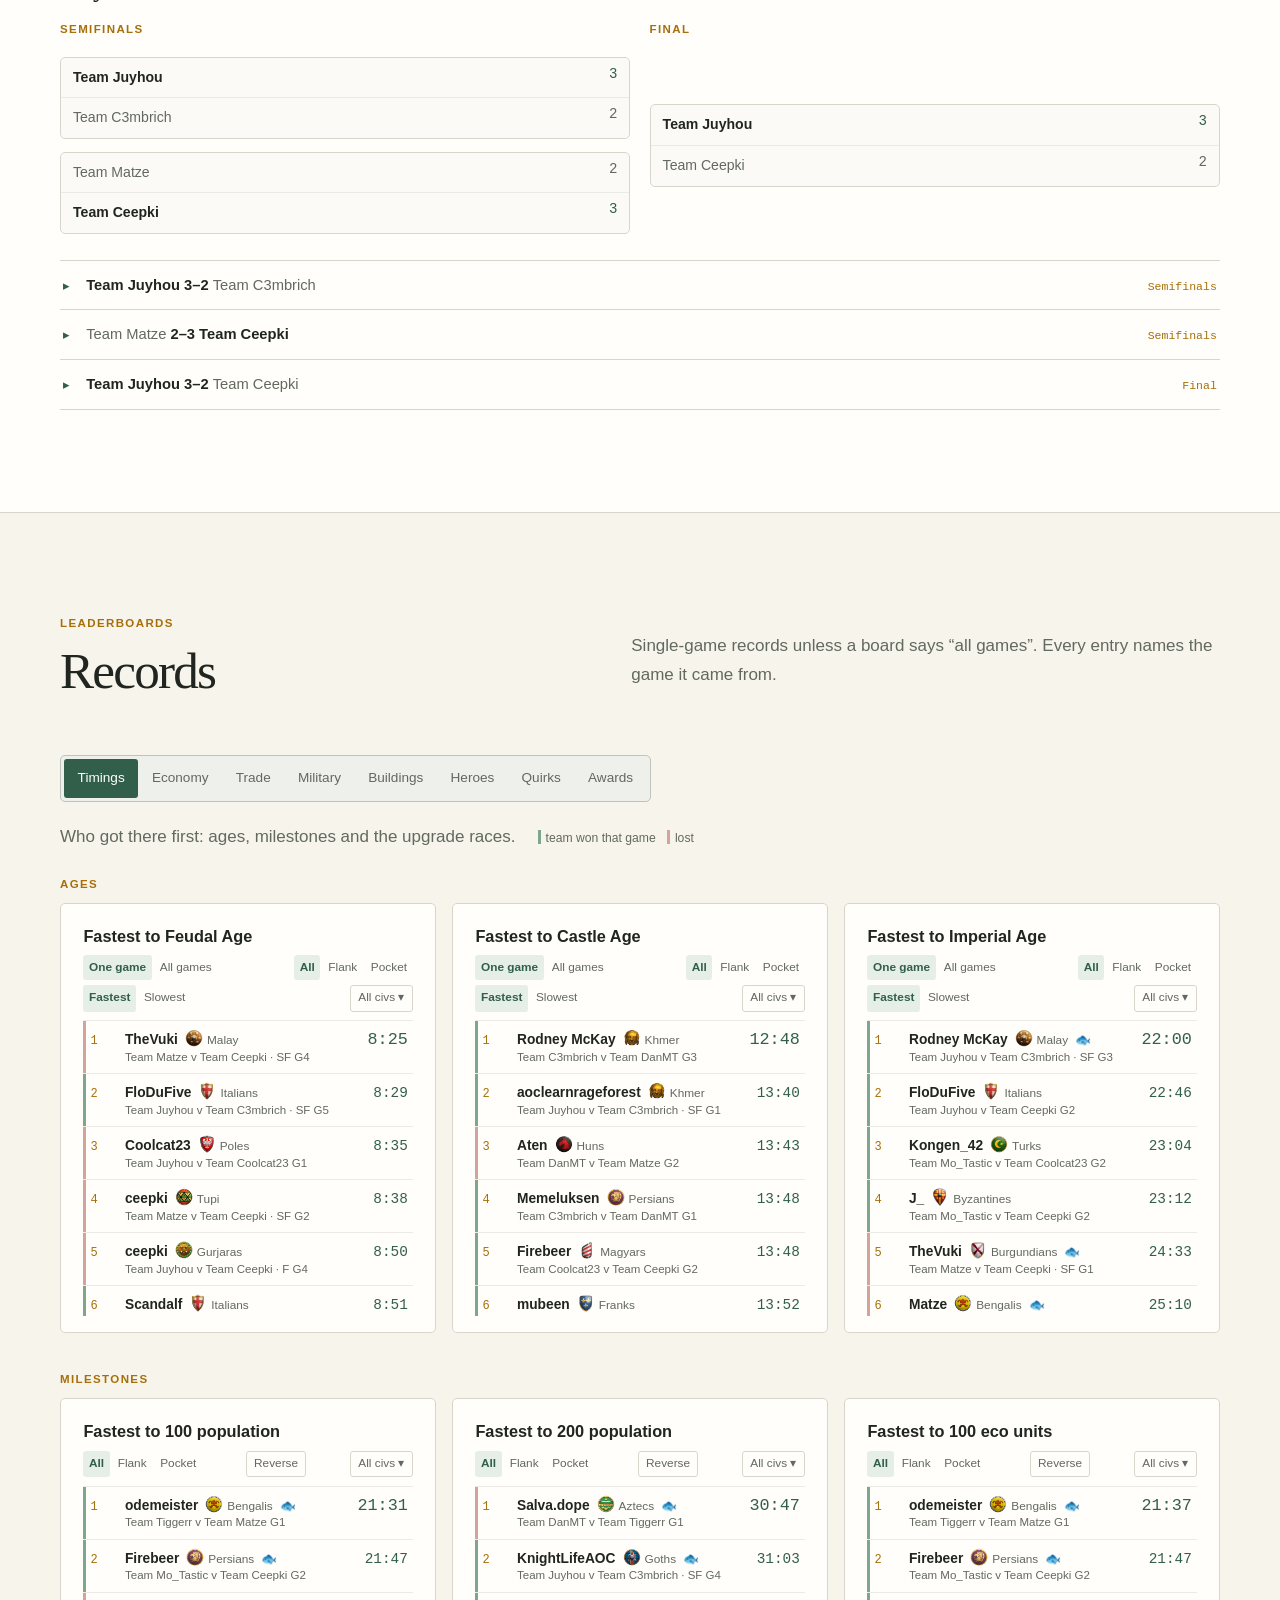
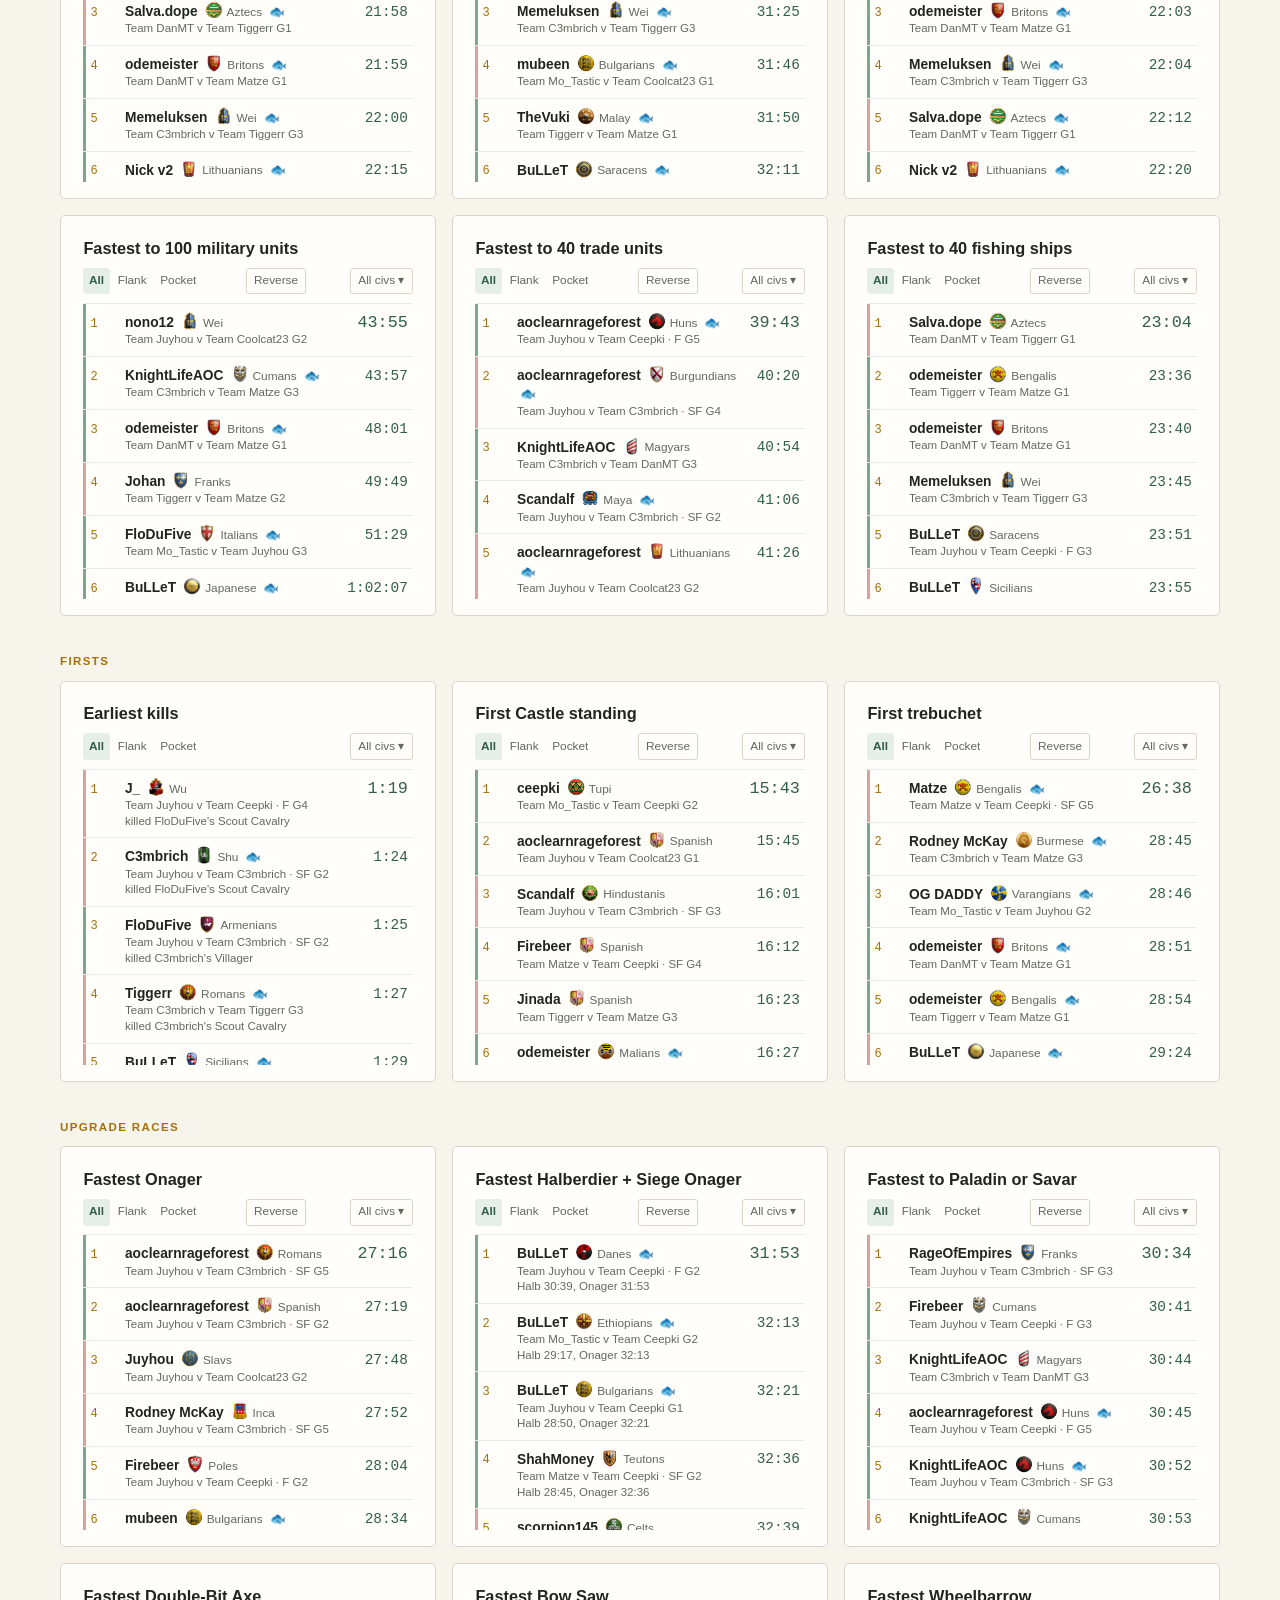
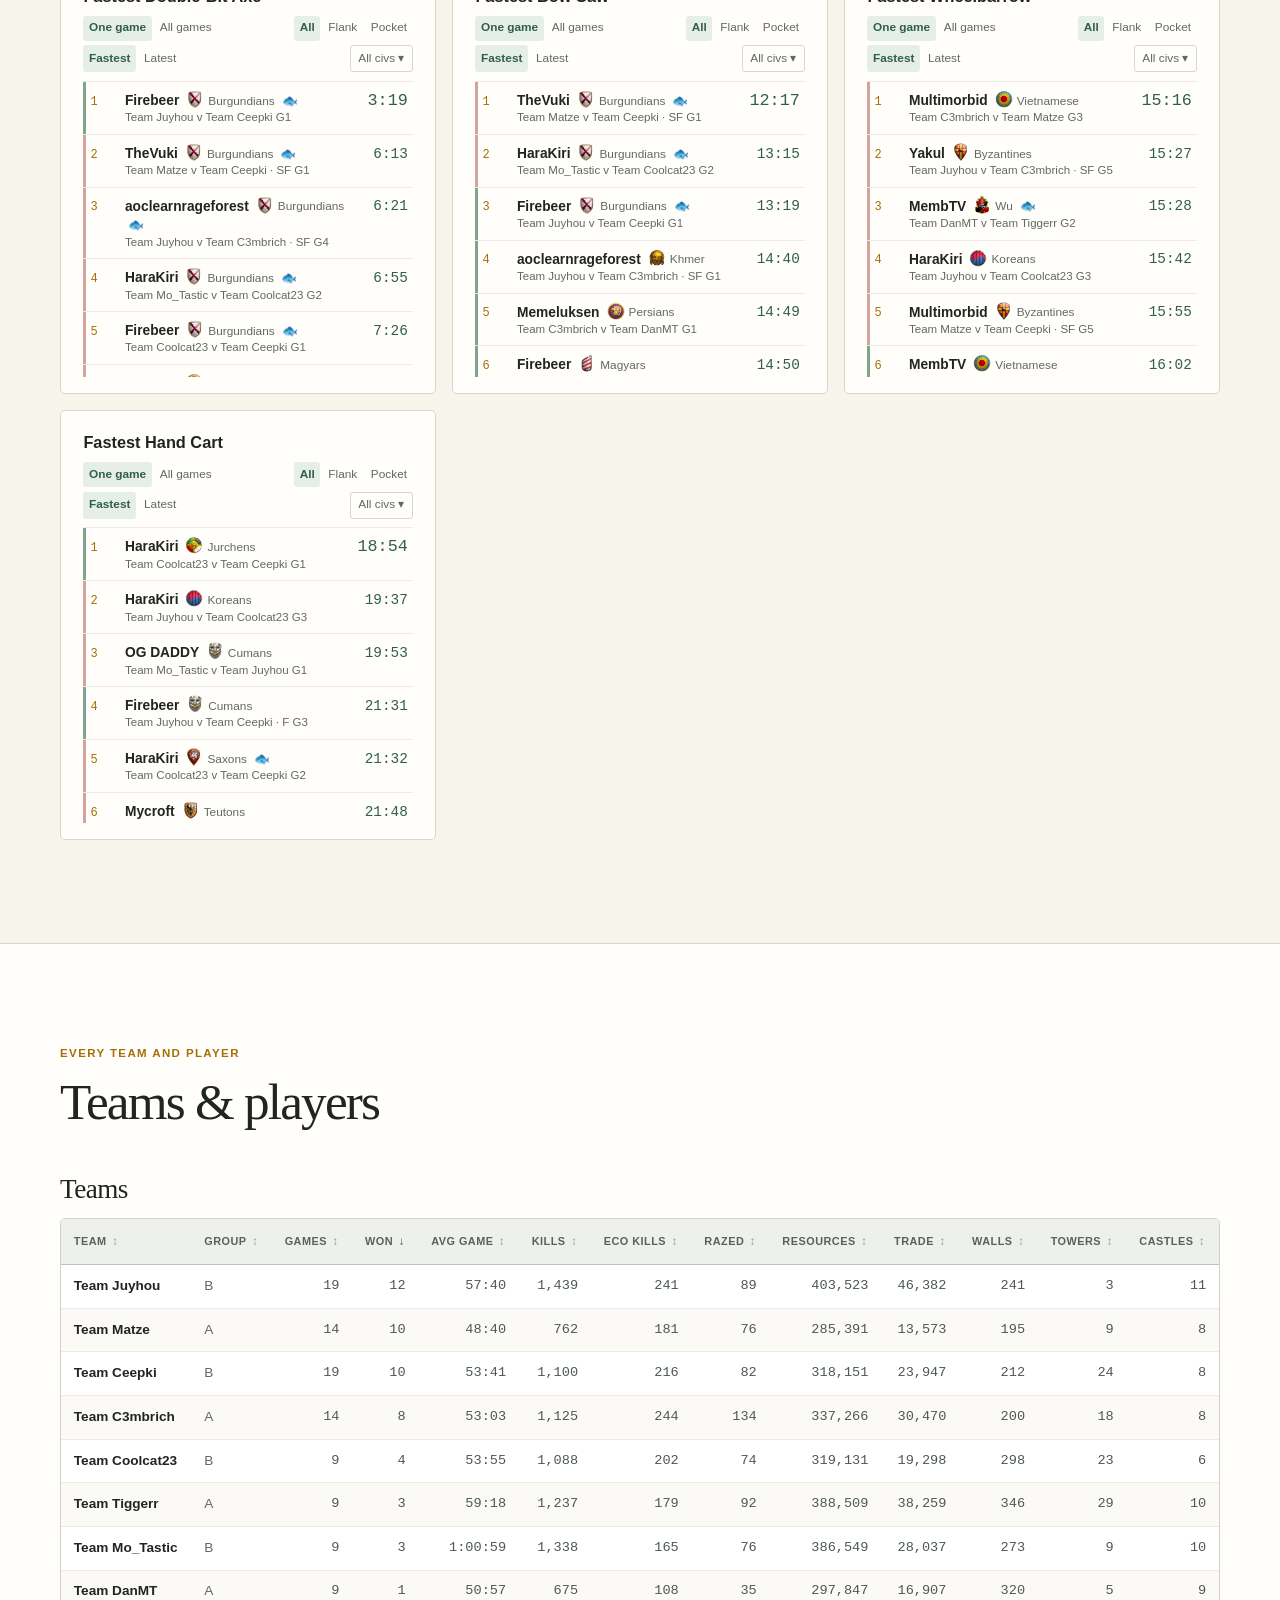
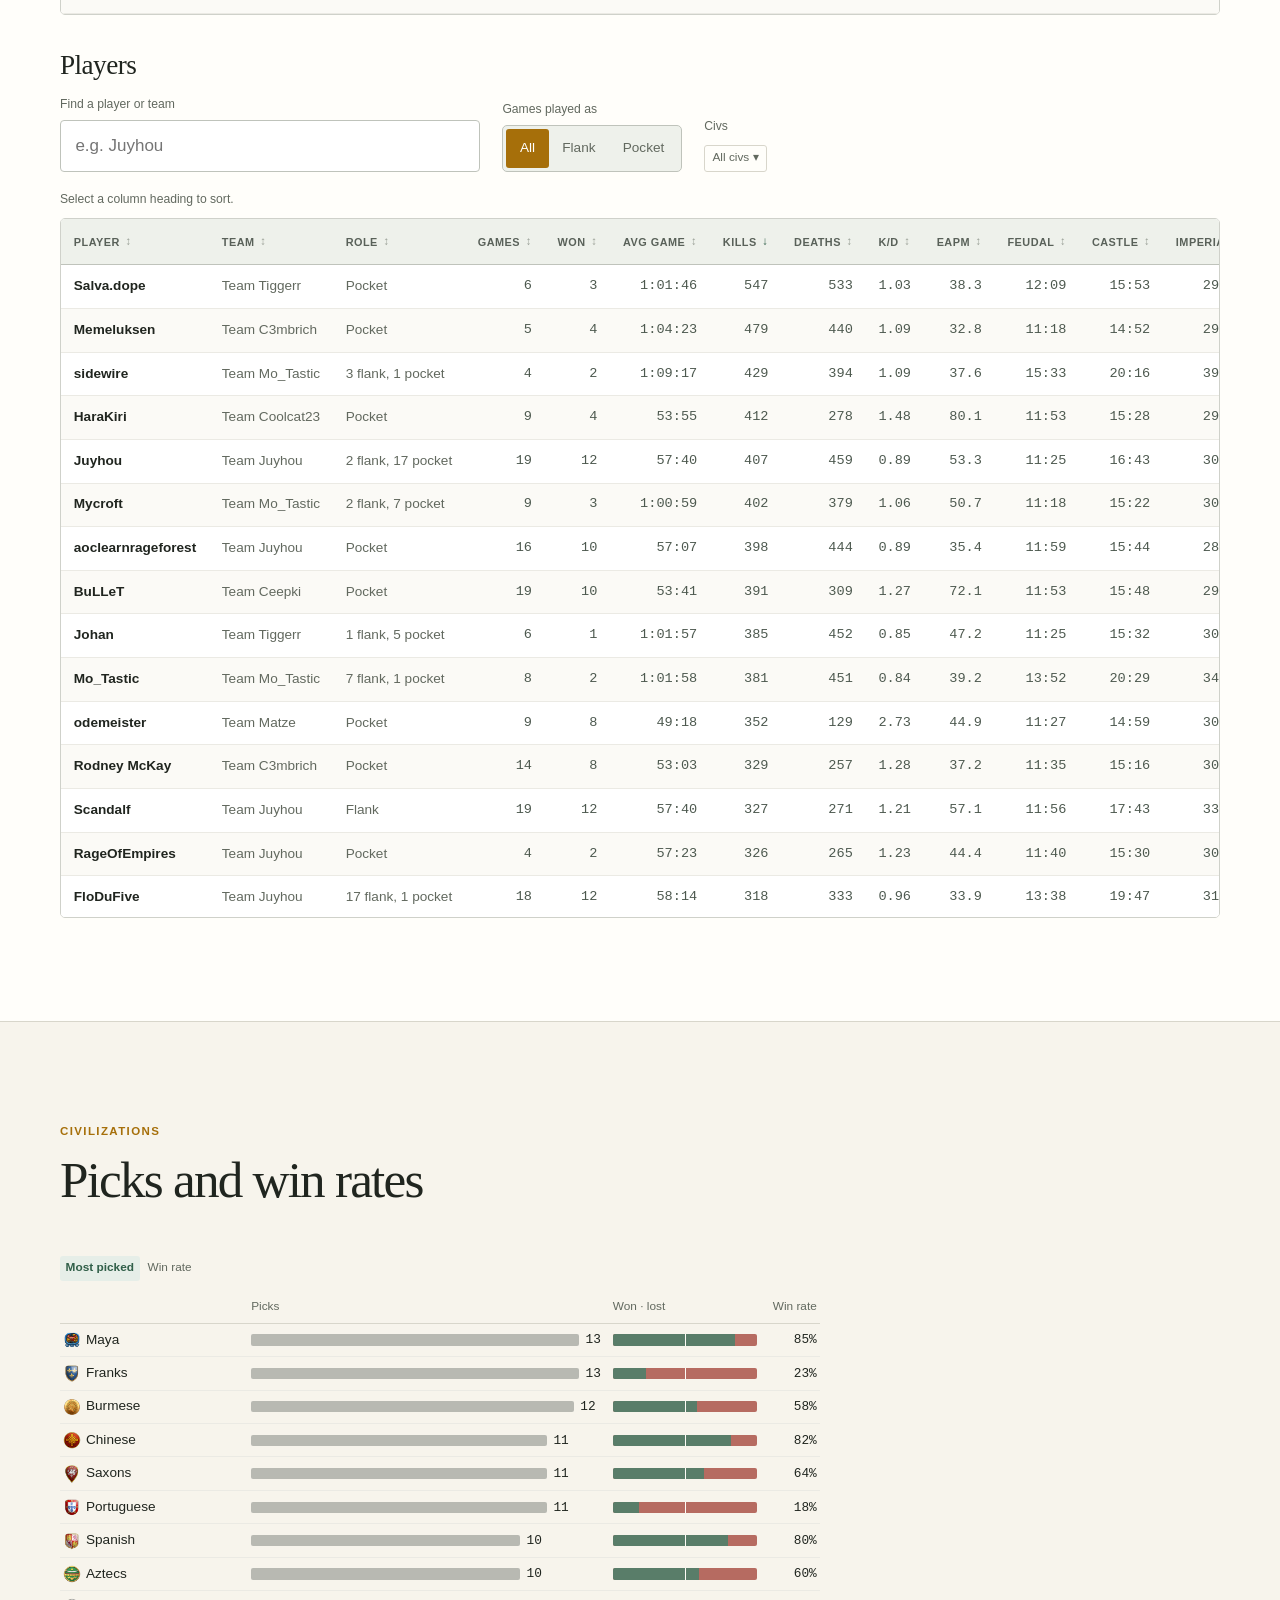
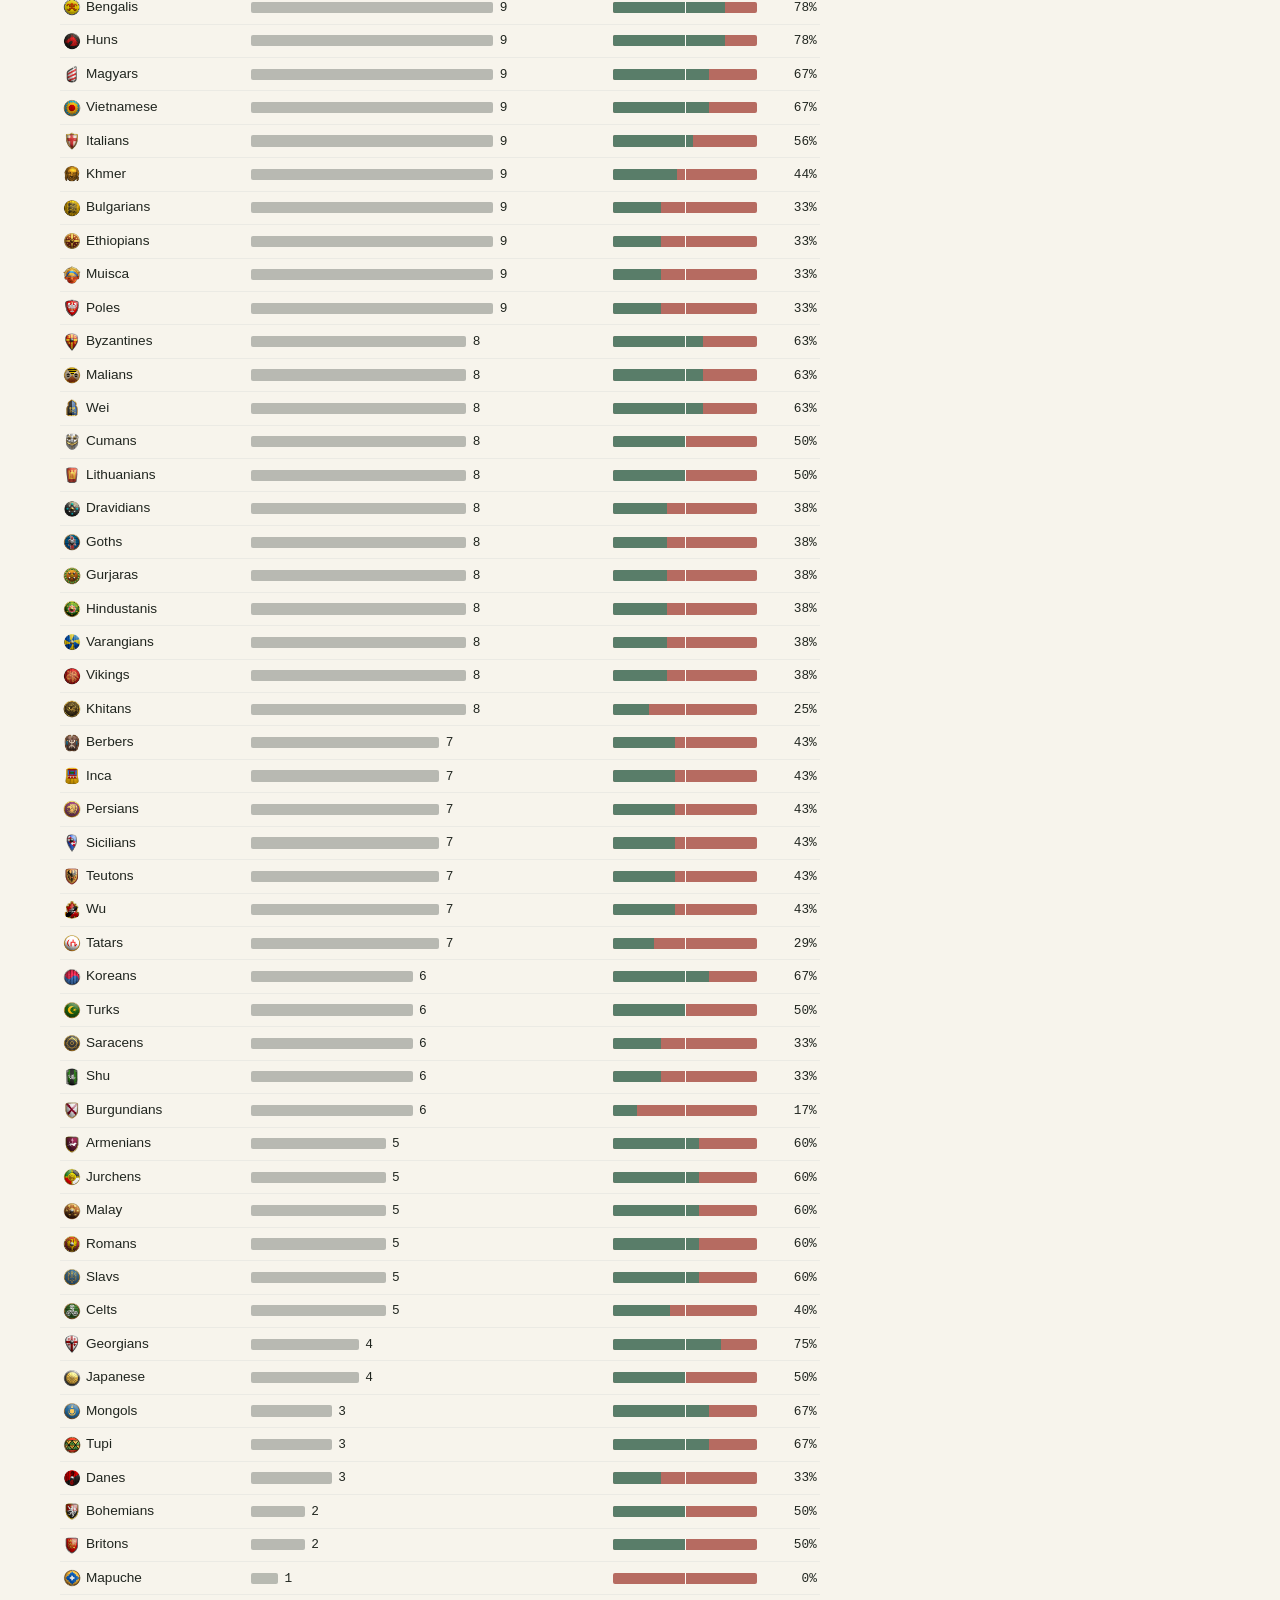
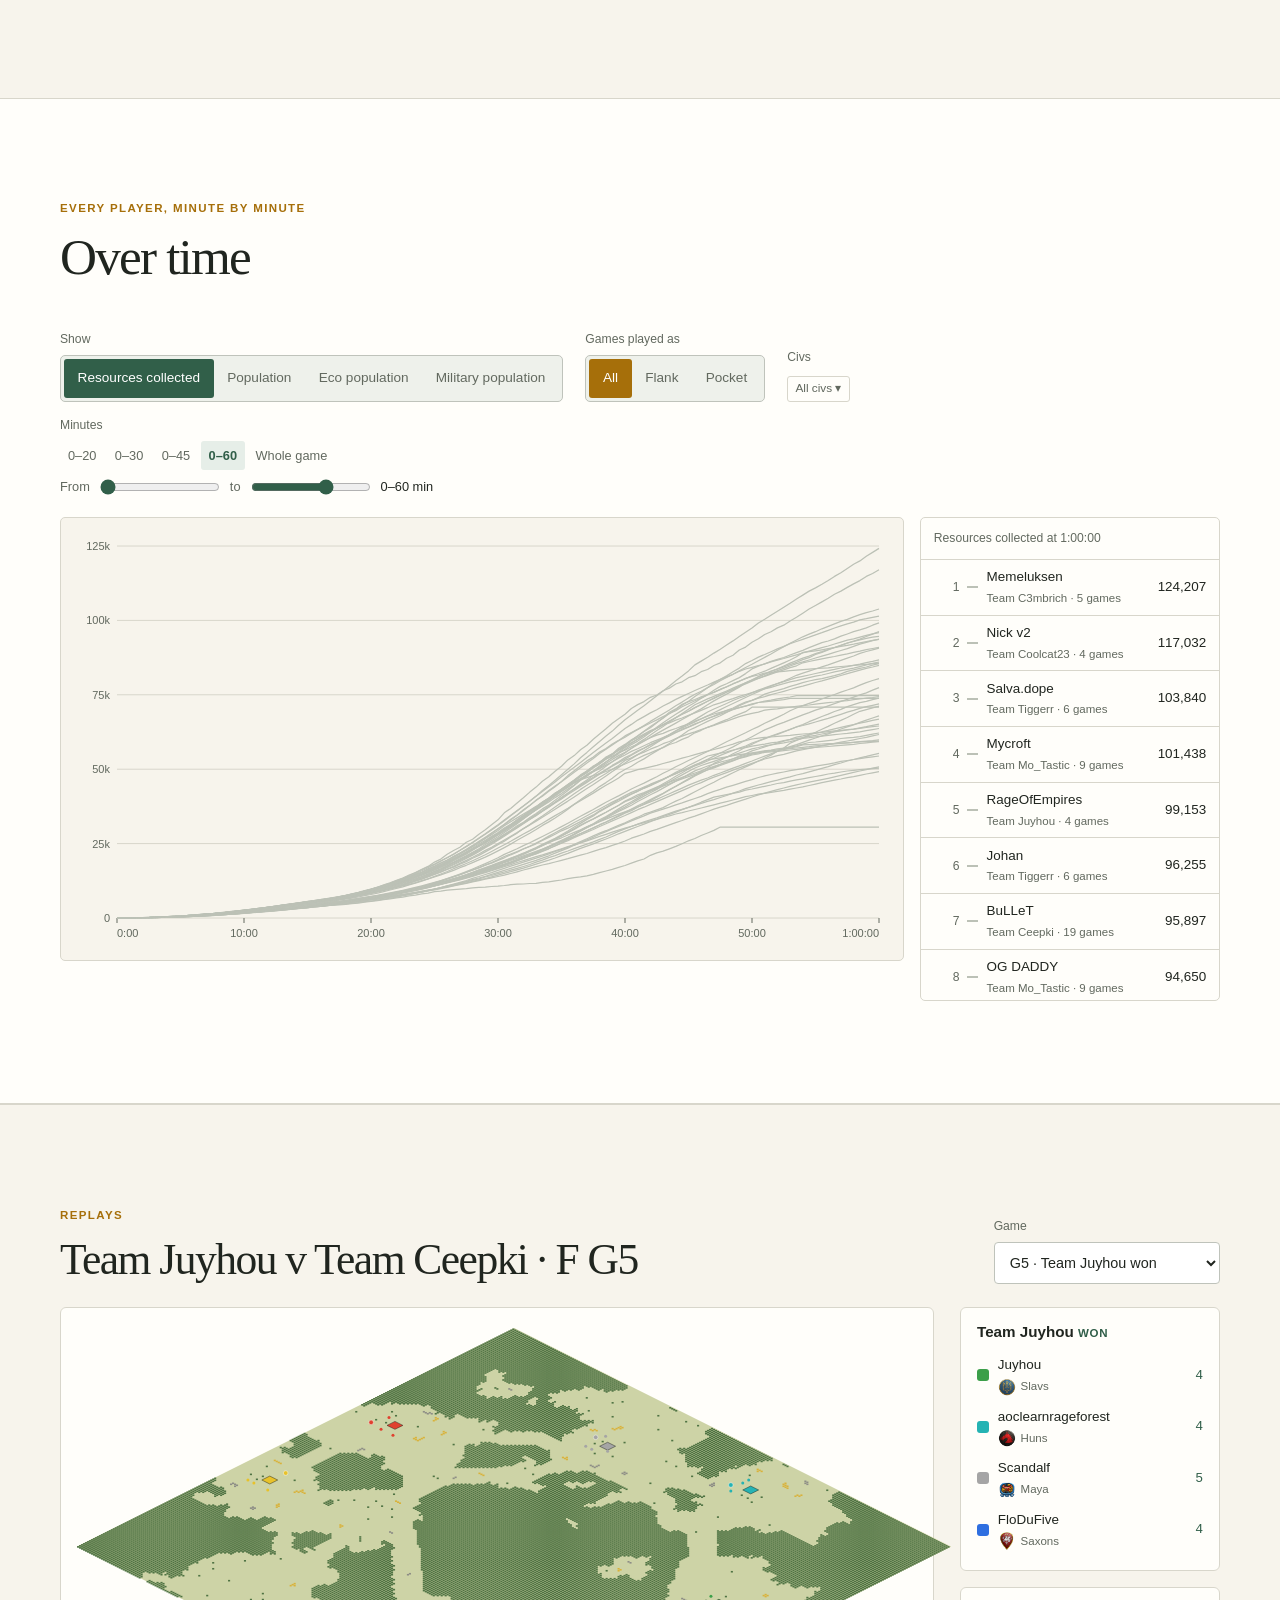
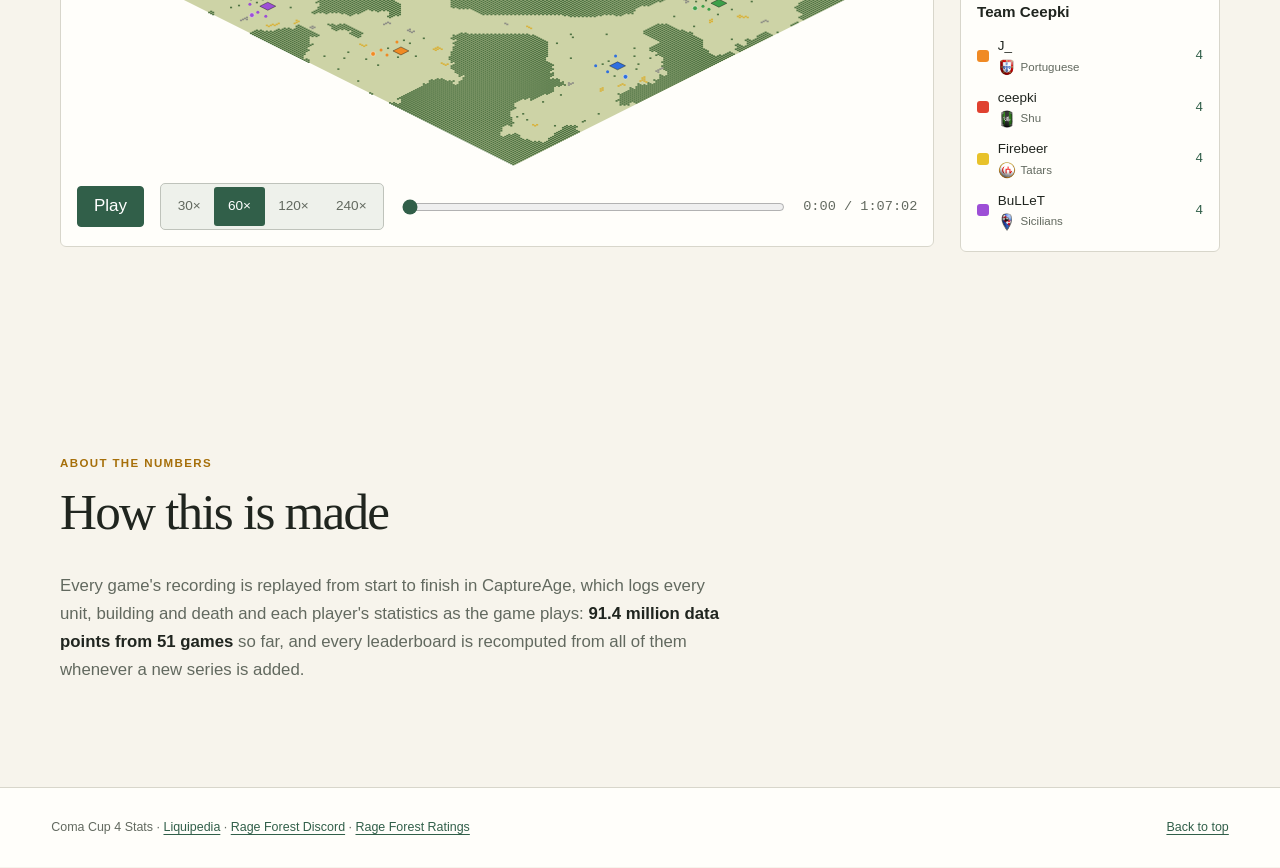
==== commit 839da704: "Update the site, data through round 5: 51 games" ====
--- a/site/index.html
+++ b/site/index.html
@@ -9,9 +9,9 @@
   <meta property="og:description" content="Standings, records and oddities from Coma Cup 4">
   <meta property="og:type" content="website">
   <meta property="og:url" content="https://oldxavier.github.io/coma-cup-4/">
-  <link rel="stylesheet" href="assets/site.css?v=c87fe9c5f2">
-  <script src="assets/site.js?v=c87fe9c5f2" defer></script>
-  <script src="assets/replay.js?v=c87fe9c5f2" defer></script>
+  <link rel="stylesheet" href="assets/site.css?v=52ff78251f">
+  <script src="assets/site.js?v=52ff78251f" defer></script>
+  <script src="assets/replay.js?v=52ff78251f" defer></script>
   <script data-goatcounter="https://oldxavier.goatcounter.com/count" async src="https://gc.zgo.at/count.js"></script>
   <script>navigator.webdriver || fetch("https://oldxavier-sites.pages.dev/v?p=" + encodeURIComponent(location.pathname), {method: "POST", mode: "no-cors", keepalive: true}).catch(() => {});</script>
 </head>
--- a/site/assets/site.css
+++ b/site/assets/site.css
@@ -641,6 +641,38 @@
 .award figcaption { margin-top: .5rem; color: var(--muted); font-size: .84rem; }
 @media (max-width: 860px) { .award-gallery { grid-template-columns: repeat(2, minmax(0, 1fr)); } }
 @media (max-width: 520px) { .award-gallery { grid-template-columns: 1fr; } }
+
+/* awards written out: a contents list, then one card per award, two across, one on a phone */
+.aw-toc { grid-column: 1 / -1; margin: 0 0 .4rem; padding-left: 1.3rem; font-size: .9rem; line-height: 1.7; }
+.aw-toc a { color: var(--green); font-weight: 650; }
+.aw-grid { grid-column: 1 / -1; display: grid; grid-template-columns: repeat(2, minmax(0, 1fr)); gap: 1rem; align-items: stretch; }
+.aw {
+  min-width: 0;
+  padding: 1.3rem 1.4rem 1.2rem;
+  border: 1px solid var(--line);
+  border-top: 3px solid var(--gold);
+  border-radius: 5px;
+  background: var(--white);
+  scroll-margin-top: 1rem;
+}
+.aw:target { box-shadow: 0 0 0 3px var(--gold-soft); }
+.aw-kicker { margin: 0 0 .35rem; color: var(--gold); font: .68rem/1.4 var(--mono); letter-spacing: .06em; text-transform: uppercase; }
+.aw-name { margin: 0; font: 400 clamp(1.9rem, 4vw, 2.6rem)/1.05 var(--serif); letter-spacing: -.03em; overflow-wrap: anywhere; }
+.aw-sub { margin: .35rem 0 0; color: var(--muted); font-size: .8rem; }
+.aw-stats { display: grid; grid-template-columns: repeat(2, minmax(0, 1fr)); margin: 1.1rem 0 0; padding: 0; list-style: none; border-top: 1px solid #ebeae4; }
+.aw-stats li { padding: .9rem 1rem .85rem 0; border-bottom: 1px solid #ebeae4; }
+.aw-stats li:nth-child(even) { padding-left: 1rem; border-left: 1px solid #ebeae4; }
+.aw-stats li:nth-last-child(-n + 2):nth-child(odd), .aw-stats li:last-child { border-bottom: 0; }
+.aw-stats strong { display: block; color: var(--green); font: 500 1.6rem/1.15 var(--mono); }
+.aw-stats .l { display: block; margin-top: .2rem; font-size: .82rem; font-weight: 650; line-height: 1.3; }
+.aw-stats .c { display: block; margin-top: .15rem; color: var(--muted); font-size: .74rem; line-height: 1.4; }
+@media (max-width: 760px) {
+  .aw-grid { grid-template-columns: 1fr; }
+  .aw { padding: 1.1rem 1.05rem 1rem; }
+  .aw-stats strong { font-size: 1.35rem; }
+  .aw-stats li { padding-right: .7rem; }
+  .aw-stats li:nth-child(even) { padding-left: .7rem; }
+}
 
 /* over time: one line per player, averaged over their games in view; the ranked list beside it */
 .curve-controls { margin-bottom: 1.2rem; }
